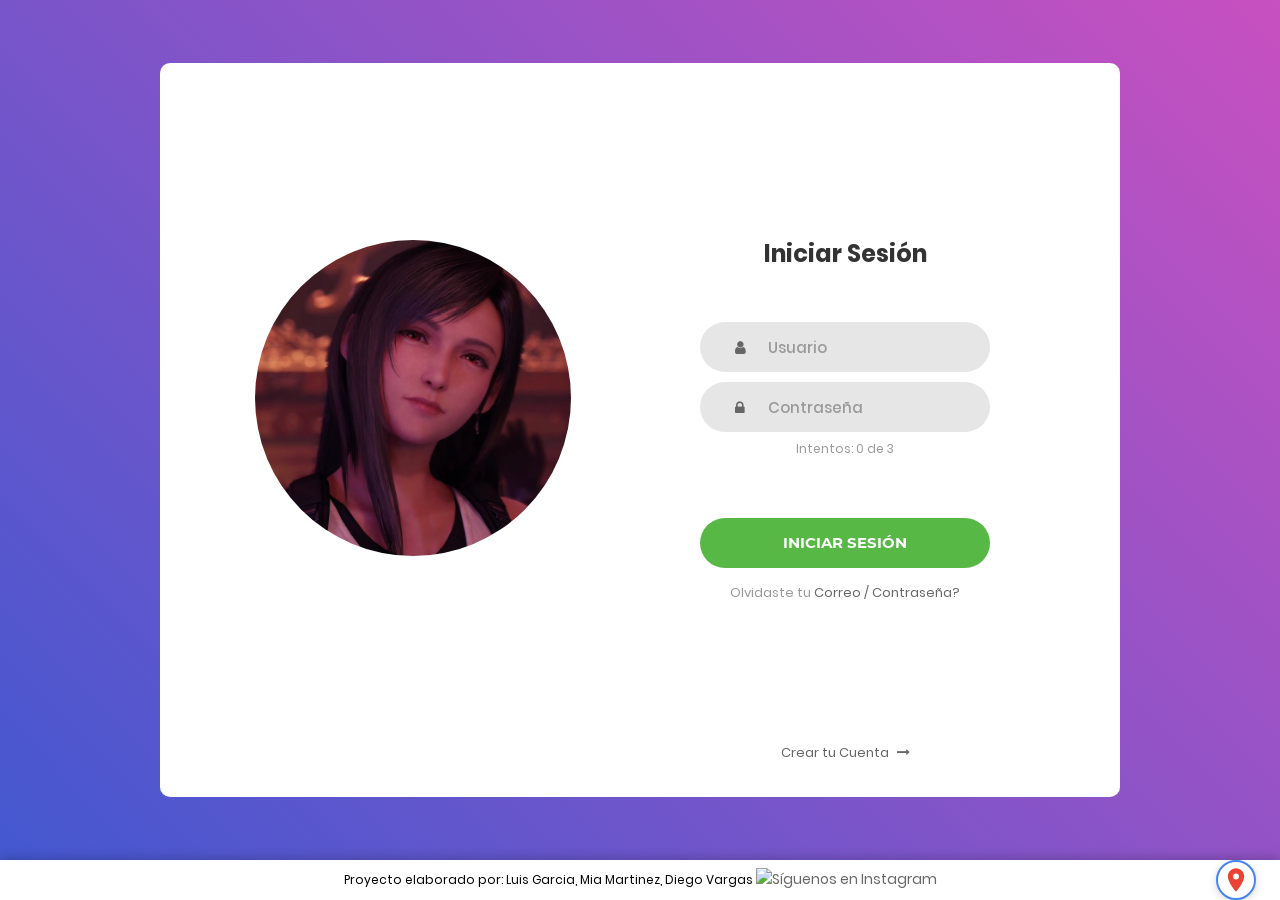
==== index.html @ 7b4193e9 "Cambios -login cambios" ====
<!DOCTYPE html>
<html lang="en">
<head>
	<title>Login</title>
	<meta charset="UTF-8">
	<meta name="viewport" content="width=device-width, initial-scale=1">
	<link rel="icon" type="image/png" href="images/icons/favicon.ico"/>
	<link rel="stylesheet" type="text/css" href="vendor/bootstrap/css/bootstrap.min.css">
	<link rel="stylesheet" type="text/css" href="fonts/font-awesome-4.7.0/css/font-awesome.min.css">
	<link rel="stylesheet" type="text/css" href="vendor/animate/animate.css">
	<link rel="stylesheet" type="text/css" href="vendor/css-hamburgers/hamburgers.min.css">
	<link rel="stylesheet" type="text/css" href="vendor/select2/select2.min.css">
	<link rel="stylesheet" type="text/css" href="css/util.css">
	<link rel="stylesheet" type="text/css" href="css/main.css">
	<script src="https://www.google.com/recaptcha/api.js" async defer></script>

</head>
<body>
	
	<div class="limiter">
		<div class="container-login100">
			<div class="wrap-login100">
				<div class="login100-pic js-tilt" data-tilt>
					<img src="images/Tifa.jpg" alt="IMG">
				</div>

				<form class="login100-form validate-form">
					<span class="login100-form-title">
						Iniciar Sesión
					</span>

					<div class="wrap-input100 validate-input" data-validate = "Usuario es requerido">
						<input class="input100" type="text" name="usuario" id="inputUsuario" placeholder="Usuario"
						disabled>
						<span class="focus-input100"></span>
						<span class="symbol-input100">
							<i class="fa fa-user" aria-hidden="true"></i>
						</span>
					</div>

					<div class="wrap-input100 validate-input" data-validate = "Contraseña es requerida">
						<input class="input100" type="password" name="contraseña" id="inputContrasena" placeholder="Contraseña"
						disabled>
						<span class="focus-input100"></span>
						<span class="symbol-input100">
							<i class="fa fa-lock" aria-hidden="true"></i>
						</span>
					</div>

					<div id="contadorIntentos" class="login-attempts" aria-live="polite">
						Intentos: 0 de 3
					</div>
					
					<!--Captcha-->
					<div class="text-center p-t-20 p-b-20">
						<div class="g-recaptcha" data-sitekey="6Ld3RaMtAAAAADLZz-tkFy3PLluQ2Q9ANcOoCiR1"
							data-callback="onCaptchaSuccess" data-expired-callback="onCaptchaExpired">
						</div>
					</div>

					<div class="container-login100-form-btn">
						<button id="btnLogin" class="login100-form-btn" type="button" disabled>
							Iniciar Sesión
						</button>
					</div>

					<div class="text-center p-t-12">
						<span class="txt1">
							Olvidaste tu
						</span>
						<a class="txt2" href="#">
							Correo / Contraseña?
						</a>
					</div>

					<div class="text-center p-t-136">
						<a class="txt2" href="registro.html">
							Crear tu Cuenta
							<i class="fa fa-long-arrow-right m-l-5" aria-hidden="true"></i>
						</a>
					</div>
				</form>
			</div>
		</div>
	</div>

	<footer class="project-footer">
        Proyecto elaborado por: Luis Garcia, Mia Martinez, Diego Vargas
        <a href="https://www.instagram.com" target="_blank" rel="noopener noreferrer" class="instagram-btn">
		<img src="images/Instagram-Logo.png" alt="Síguenos en Instagram">
      </a>
		<a class="map-icon" href="https://www.google.com/maps/search/?api=1&query=AIEP%20Rancagua" target="_blank" rel="noopener noreferrer" title="Ver ubicación en Google Maps" aria-label="Ver ubicación en Google Maps">
			<svg viewBox="0 0 24 24" fill="#EA4335" aria-hidden="true">
				<path d="M12 2C8.13 2 5 5.13 5 9c0 5.25 7 13 7 13s7-7.75 7-13c0-3.87-3.13-7-7-7zm0 9.5A2.5 2.5 0 1 1 12 6.5a2.5 2.5 0 0 1 0 5z"/>
			</svg>
		</a>
    </footer>
	
	<script src="vendor/jquery/jquery-3.2.1.min.js"></script>
	<script src="vendor/bootstrap/js/popper.js"></script>
	<script src="vendor/bootstrap/js/bootstrap.min.js"></script>
	<script src="vendor/select2/select2.min.js"></script>
	<script src="vendor/tilt/tilt.jquery.min.js"></script>
	<script >
		$('.js-tilt').tilt({
			scale: 1.1
		})
	</script>
	<script src="js/main.js"></script>

</body>
</html>
---- vendor/css-hamburgers/hamburgers.min.css ----
/*!
 * Hamburgers
 * @description Tasty CSS-animated hamburgers
 * @author Jonathan Suh @jonsuh
 * @site https://jonsuh.com/hamburgers
 * @link https://github.com/jonsuh/hamburgers
 */.hamburger{font:inherit;display:inline-block;overflow:visible;margin:0;padding:15px;cursor:pointer;transition-timing-function:linear;transition-duration:.15s;transition-property:opacity,filter;text-transform:none;color:inherit;border:0;background-color:transparent}.hamburger:hover{opacity:.7}.hamburger-box{position:relative;display:inline-block;width:40px;height:24px}.hamburger-inner{top:50%;display:block;margin-top:-2px}.hamburger-inner,.hamburger-inner:after,.hamburger-inner:before{position:absolute;width:40px;height:4px;transition-timing-function:ease;transition-duration:.15s;transition-property:transform;border-radius:4px;background-color:#000}.hamburger-inner:after,.hamburger-inner:before{display:block;content:''}.hamburger-inner:before{top:-10px}.hamburger-inner:after{bottom:-10px}.hamburger--3dx .hamburger-box{perspective:80px}.hamburger--3dx .hamburger-inner{transition:transform .2s cubic-bezier(.645,.045,.355,1),background-color 0s cubic-bezier(.645,.045,.355,1) .1s}.hamburger--3dx .hamburger-inner:after,.hamburger--3dx .hamburger-inner:before{transition:transform 0s cubic-bezier(.645,.045,.355,1) .1s}.hamburger--3dx.is-active .hamburger-inner{transform:rotateY(180deg);background-color:transparent}.hamburger--3dx.is-active .hamburger-inner:before{transform:translate3d(0,10px,0) rotate(45deg)}.hamburger--3dx.is-active .hamburger-inner:after{transform:translate3d(0,-10px,0) rotate(-45deg)}.hamburger--3dx-r .hamburger-box{perspective:80px}.hamburger--3dx-r .hamburger-inner{transition:transform .2s cubic-bezier(.645,.045,.355,1),background-color 0s cubic-bezier(.645,.045,.355,1) .1s}.hamburger--3dx-r .hamburger-inner:after,.hamburger--3dx-r .hamburger-inner:before{transition:transform 0s cubic-bezier(.645,.045,.355,1) .1s}.hamburger--3dx-r.is-active .hamburger-inner{transform:rotateY(-180deg);background-color:transparent}.hamburger--3dx-r.is-active .hamburger-inner:before{transform:translate3d(0,10px,0) rotate(45deg)}.hamburger--3dx-r.is-active .hamburger-inner:after{transform:translate3d(0,-10px,0) rotate(-45deg)}.hamburger--3dy .hamburger-box{perspective:80px}.hamburger--3dy .hamburger-inner{transition:transform .2s cubic-bezier(.645,.045,.355,1),background-color 0s cubic-bezier(.645,.045,.355,1) .1s}.hamburger--3dy .hamburger-inner:after,.hamburger--3dy .hamburger-inner:before{transition:transform 0s cubic-bezier(.645,.045,.355,1) .1s}.hamburger--3dy.is-active .hamburger-inner{transform:rotateX(-180deg);background-color:transparent}.hamburger--3dy.is-active .hamburger-inner:before{transform:translate3d(0,10px,0) rotate(45deg)}.hamburger--3dy.is-active .hamburger-inner:after{transform:translate3d(0,-10px,0) rotate(-45deg)}.hamburger--3dy-r .hamburger-box{perspective:80px}.hamburger--3dy-r .hamburger-inner{transition:transform .2s cubic-bezier(.645,.045,.355,1),background-color 0s cubic-bezier(.645,.045,.355,1) .1s}.hamburger--3dy-r .hamburger-inner:after,.hamburger--3dy-r .hamburger-inner:before{transition:transform 0s cubic-bezier(.645,.045,.355,1) .1s}.hamburger--3dy-r.is-active .hamburger-inner{transform:rotateX(180deg);background-color:transparent}.hamburger--3dy-r.is-active .hamburger-inner:before{transform:translate3d(0,10px,0) rotate(45deg)}.hamburger--3dy-r.is-active .hamburger-inner:after{transform:translate3d(0,-10px,0) rotate(-45deg)}.hamburger--arrow.is-active .hamburger-inner:before{transform:translate3d(-8px,0,0) rotate(-45deg) scaleX(.7)}.hamburger--arrow.is-active .hamburger-inner:after{transform:translate3d(-8px,0,0) rotate(45deg) scaleX(.7)}.hamburger--arrow-r.is-active .hamburger-inner:before{transform:translate3d(8px,0,0) rotate(45deg) scaleX(.7)}.hamburger--arrow-r.is-active .hamburger-inner:after{transform:translate3d(8px,0,0) rotate(-45deg) scaleX(.7)}.hamburger--arrowalt .hamburger-inner:before{transition:top .1s ease .15s,transform .15s cubic-bezier(.165,.84,.44,1)}.hamburger--arrowalt .hamburger-inner:after{transition:bottom .1s ease .15s,transform .15s cubic-bezier(.165,.84,.44,1)}.hamburger--arrowalt.is-active .hamburger-inner:before{top:0;transition:top .1s ease,transform .15s cubic-bezier(.895,.03,.685,.22) .1s;transform:translate3d(-8px,-10px,0) rotate(-45deg) scaleX(.7)}.hamburger--arrowalt.is-active .hamburger-inner:after{bottom:0;transition:bottom .1s ease,transform .15s cubic-bezier(.895,.03,.685,.22) .1s;transform:translate3d(-8px,10px,0) rotate(45deg) scaleX(.7)}.hamburger--arrowalt-r .hamburger-inner:before{transition:top .1s ease .15s,transform .15s cubic-bezier(.165,.84,.44,1)}.hamburger--arrowalt-r .hamburger-inner:after{transition:bottom .1s ease .15s,transform .15s cubic-bezier(.165,.84,.44,1)}.hamburger--arrowalt-r.is-active .hamburger-inner:before{top:0;transition:top .1s ease,transform .15s cubic-bezier(.895,.03,.685,.22) .1s;transform:translate3d(8px,-10px,0) rotate(45deg) scaleX(.7)}.hamburger--arrowalt-r.is-active .hamburger-inner:after{bottom:0;transition:bottom .1s ease,transform .15s cubic-bezier(.895,.03,.685,.22) .1s;transform:translate3d(8px,10px,0) rotate(-45deg) scaleX(.7)}.hamburger--boring .hamburger-inner,.hamburger--boring .hamburger-inner:after,.hamburger--boring .hamburger-inner:before{transition-property:none}.hamburger--boring.is-active .hamburger-inner{transform:rotate(45deg)}.hamburger--boring.is-active .hamburger-inner:before{top:0;opacity:0}.hamburger--boring.is-active .hamburger-inner:after{bottom:0;transform:rotate(-90deg)}.hamburger--collapse .hamburger-inner{top:auto;bottom:0;transition-delay:.15s;transition-timing-function:cubic-bezier(.55,.055,.675,.19);transition-duration:.15s}.hamburger--collapse .hamburger-inner:after{top:-20px;transition:top .3s cubic-bezier(.33333,.66667,.66667,1) .3s,opacity .1s linear}.hamburger--collapse .hamburger-inner:before{transition:top .12s cubic-bezier(.33333,.66667,.66667,1) .3s,transform .15s cubic-bezier(.55,.055,.675,.19)}.hamburger--collapse.is-active .hamburger-inner{transition-delay:.32s;transition-timing-function:cubic-bezier(.215,.61,.355,1);transform:translate3d(0,-10px,0) rotate(-45deg)}.hamburger--collapse.is-active .hamburger-inner:after{top:0;transition:top .3s cubic-bezier(.33333,0,.66667,.33333),opacity .1s linear .27s;opacity:0}.hamburger--collapse.is-active .hamburger-inner:before{top:0;transition:top .12s cubic-bezier(.33333,0,.66667,.33333) .18s,transform .15s cubic-bezier(.215,.61,.355,1) .42s;transform:rotate(-90deg)}.hamburger--collapse-r .hamburger-inner{top:auto;bottom:0;transition-delay:.15s;transition-timing-function:cubic-bezier(.55,.055,.675,.19);transition-duration:.15s}.hamburger--collapse-r .hamburger-inner:after{top:-20px;transition:top .3s cubic-bezier(.33333,.66667,.66667,1) .3s,opacity .1s linear}.hamburger--collapse-r .hamburger-inner:before{transition:top .12s cubic-bezier(.33333,.66667,.66667,1) .3s,transform .15s cubic-bezier(.55,.055,.675,.19)}.hamburger--collapse-r.is-active .hamburger-inner{transition-delay:.32s;transition-timing-function:cubic-bezier(.215,.61,.355,1);transform:translate3d(0,-10px,0) rotate(45deg)}.hamburger--collapse-r.is-active .hamburger-inner:after{top:0;transition:top .3s cubic-bezier(.33333,0,.66667,.33333),opacity .1s linear .27s;opacity:0}.hamburger--collapse-r.is-active .hamburger-inner:before{top:0;transition:top .12s cubic-bezier(.33333,0,.66667,.33333) .18s,transform .15s cubic-bezier(.215,.61,.355,1) .42s;transform:rotate(90deg)}.hamburger--elastic .hamburger-inner{top:2px;transition-timing-function:cubic-bezier(.68,-.55,.265,1.55);transition-duration:.4s}.hamburger--elastic .hamburger-inner:before{top:10px;transition:opacity .15s ease .4s}.hamburger--elastic .hamburger-inner:after{top:20px;transition:transform .4s cubic-bezier(.68,-.55,.265,1.55)}.hamburger--elastic.is-active .hamburger-inner{transition-delay:.1s;transform:translate3d(0,10px,0) rotate(135deg)}.hamburger--elastic.is-active .hamburger-inner:before{transition-delay:0s;opacity:0}.hamburger--elastic.is-active .hamburger-inner:after{transition-delay:.1s;transform:translate3d(0,-20px,0) rotate(-270deg)}.hamburger--elastic-r .hamburger-inner{top:2px;transition-timing-function:cubic-bezier(.68,-.55,.265,1.55);transition-duration:.4s}.hamburger--elastic-r .hamburger-inner:before{top:10px;transition:opacity .15s ease .4s}.hamburger--elastic-r .hamburger-inner:after{top:20px;transition:transform .4s cubic-bezier(.68,-.55,.265,1.55)}.hamburger--elastic-r.is-active .hamburger-inner{transition-delay:.1s;transform:translate3d(0,10px,0) rotate(-135deg)}.hamburger--elastic-r.is-active .hamburger-inner:before{transition-delay:0s;opacity:0}.hamburger--elastic-r.is-active .hamburger-inner:after{transition-delay:.1s;transform:translate3d(0,-20px,0) rotate(270deg)}.hamburger--emphatic{overflow:hidden}.hamburger--emphatic .hamburger-inner{transition:background-color .2s ease-in .25s}.hamburger--emphatic .hamburger-inner:before{left:0;transition:transform .2s cubic-bezier(.6,.04,.98,.335),top .05s linear .2s,left .2s ease-in .25s}.hamburger--emphatic .hamburger-inner:after{top:10px;right:0;transition:transform .2s cubic-bezier(.6,.04,.98,.335),top .05s linear .2s,right .2s ease-in .25s}.hamburger--emphatic.is-active .hamburger-inner{transition-delay:0s;transition-timing-function:ease-out;background-color:transparent}.hamburger--emphatic.is-active .hamburger-inner:before{top:-80px;left:-80px;transition:left .2s ease-out,top .05s linear .2s,transform .2s cubic-bezier(.075,.82,.165,1) .25s;transform:translate3d(80px,80px,0) rotate(45deg)}.hamburger--emphatic.is-active .hamburger-inner:after{top:-80px;right:-80px;transition:right .2s ease-out,top .05s linear .2s,transform .2s cubic-bezier(.075,.82,.165,1) .25s;transform:translate3d(-80px,80px,0) rotate(-45deg)}.hamburger--emphatic-r{overflow:hidden}.hamburger--emphatic-r .hamburger-inner{transition:background-color .2s ease-in .25s}.hamburger--emphatic-r .hamburger-inner:before{left:0;transition:transform .2s cubic-bezier(.6,.04,.98,.335),top .05s linear .2s,left .2s ease-in .25s}.hamburger--emphatic-r .hamburger-inner:after{top:10px;right:0;transition:transform .2s cubic-bezier(.6,.04,.98,.335),top .05s linear .2s,right .2s ease-in .25s}.hamburger--emphatic-r.is-active .hamburger-inner{transition-delay:0s;transition-timing-function:ease-out;background-color:transparent}.hamburger--emphatic-r.is-active .hamburger-inner:before{top:80px;left:-80px;transition:left .2s ease-out,top .05s linear .2s,transform .2s cubic-bezier(.075,.82,.165,1) .25s;transform:translate3d(80px,-80px,0) rotate(-45deg)}.hamburger--emphatic-r.is-active .hamburger-inner:after{top:80px;right:-80px;transition:right .2s ease-out,top .05s linear .2s,transform .2s cubic-bezier(.075,.82,.165,1) .25s;transform:translate3d(-80px,-80px,0) rotate(45deg)}.hamburger--slider .hamburger-inner{top:2px}.hamburger--slider .hamburger-inner:before{top:10px;transition-timing-function:ease;transition-duration:.2s;transition-property:transform,opacity}.hamburger--slider .hamburger-inner:after{top:20px}.hamburger--slider.is-active .hamburger-inner{transform:translate3d(0,10px,0) rotate(45deg)}.hamburger--slider.is-active .hamburger-inner:before{transform:rotate(-45deg) translate3d(-5.71429px,-6px,0);opacity:0}.hamburger--slider.is-active .hamburger-inner:after{transform:translate3d(0,-20px,0) rotate(-90deg)}.hamburger--slider-r .hamburger-inner{top:2px}.hamburger--slider-r .hamburger-inner:before{top:10px;transition-timing-function:ease;transition-duration:.2s;transition-property:transform,opacity}.hamburger--slider-r .hamburger-inner:after{top:20px}.hamburger--slider-r.is-active .hamburger-inner{transform:translate3d(0,10px,0) rotate(-45deg)}.hamburger--slider-r.is-active .hamburger-inner:before{transform:rotate(45deg) translate3d(5.71429px,-6px,0);opacity:0}.hamburger--slider-r.is-active .hamburger-inner:after{transform:translate3d(0,-20px,0) rotate(90deg)}.hamburger--spring .hamburger-inner{top:2px;transition:background-color 0s linear .15s}.hamburger--spring .hamburger-inner:before{top:10px;transition:top .12s cubic-bezier(.33333,.66667,.66667,1) .3s,transform .15s cubic-bezier(.55,.055,.675,.19)}.hamburger--spring .hamburger-inner:after{top:20px;transition:top .3s cubic-bezier(.33333,.66667,.66667,1) .3s,transform .15s cubic-bezier(.55,.055,.675,.19)}.hamburger--spring.is-active .hamburger-inner{transition-delay:.32s;background-color:transparent}.hamburger--spring.is-active .hamburger-inner:before{top:0;transition:top .12s cubic-bezier(.33333,0,.66667,.33333) .18s,transform .15s cubic-bezier(.215,.61,.355,1) .32s;transform:translate3d(0,10px,0) rotate(45deg)}.hamburger--spring.is-active .hamburger-inner:after{top:0;transition:top .3s cubic-bezier(.33333,0,.66667,.33333),transform .15s cubic-bezier(.215,.61,.355,1) .32s;transform:translate3d(0,10px,0) rotate(-45deg)}.hamburger--spring-r .hamburger-inner{top:auto;bottom:0;transition-delay:0s;transition-timing-function:cubic-bezier(.55,.055,.675,.19);transition-duration:.15s}.hamburger--spring-r .hamburger-inner:after{top:-20px;transition:top .3s cubic-bezier(.33333,.66667,.66667,1) .3s,opacity 0s linear}.hamburger--spring-r .hamburger-inner:before{transition:top .12s cubic-bezier(.33333,.66667,.66667,1) .3s,transform .15s cubic-bezier(.55,.055,.675,.19)}.hamburger--spring-r.is-active .hamburger-inner{transition-delay:.32s;transition-timing-function:cubic-bezier(.215,.61,.355,1);transform:translate3d(0,-10px,0) rotate(-45deg)}.hamburger--spring-r.is-active .hamburger-inner:after{top:0;transition:top .3s cubic-bezier(.33333,0,.66667,.33333),opacity 0s linear .32s;opacity:0}.hamburger--spring-r.is-active .hamburger-inner:before{top:0;transition:top .12s cubic-bezier(.33333,0,.66667,.33333) .18s,transform .15s cubic-bezier(.215,.61,.355,1) .32s;transform:rotate(90deg)}.hamburger--stand .hamburger-inner{transition:transform .1s cubic-bezier(.55,.055,.675,.19) .22s,background-color 0s linear .1s}.hamburger--stand .hamburger-inner:before{transition:top .1s ease-in .1s,transform .1s cubic-bezier(.55,.055,.675,.19) 0s}.hamburger--stand .hamburger-inner:after{transition:bottom .1s ease-in .1s,transform .1s cubic-bezier(.55,.055,.675,.19) 0s}.hamburger--stand.is-active .hamburger-inner{transition:transform .1s cubic-bezier(.215,.61,.355,1) 0s,background-color 0s linear .22s;transform:rotate(90deg);background-color:transparent}.hamburger--stand.is-active .hamburger-inner:before{top:0;transition:top .1s ease-out .12s,transform .1s cubic-bezier(.215,.61,.355,1) .22s;transform:rotate(-45deg)}.hamburger--stand.is-active .hamburger-inner:after{bottom:0;transition:bottom .1s ease-out .12s,transform .1s cubic-bezier(.215,.61,.355,1) .22s;transform:rotate(45deg)}.hamburger--stand-r .hamburger-inner{transition:transform .1s cubic-bezier(.55,.055,.675,.19) .22s,background-color 0s linear .1s}.hamburger--stand-r .hamburger-inner:before{transition:top .1s ease-in .1s,transform .1s cubic-bezier(.55,.055,.675,.19) 0s}.hamburger--stand-r .hamburger-inner:after{transition:bottom .1s ease-in .1s,transform .1s cubic-bezier(.55,.055,.675,.19) 0s}.hamburger--stand-r.is-active .hamburger-inner{transition:transform .1s cubic-bezier(.215,.61,.355,1) 0s,background-color 0s linear .22s;transform:rotate(-90deg);background-color:transparent}.hamburger--stand-r.is-active .hamburger-inner:before{top:0;transition:top .1s ease-out .12s,transform .1s cubic-bezier(.215,.61,.355,1) .22s;transform:rotate(-45deg)}.hamburger--stand-r.is-active .hamburger-inner:after{bottom:0;transition:bottom .1s ease-out .12s,transform .1s cubic-bezier(.215,.61,.355,1) .22s;transform:rotate(45deg)}.hamburger--spin .hamburger-inner{transition-timing-function:cubic-bezier(.55,.055,.675,.19);transition-duration:.3s}.hamburger--spin .hamburger-inner:before{transition:top .1s ease-in .34s,opacity .1s ease-in}.hamburger--spin .hamburger-inner:after{transition:bottom .1s ease-in .34s,transform .3s cubic-bezier(.55,.055,.675,.19)}.hamburger--spin.is-active .hamburger-inner{transition-delay:.14s;transition-timing-function:cubic-bezier(.215,.61,.355,1);transform:rotate(225deg)}.hamburger--spin.is-active .hamburger-inner:before{top:0;transition:top .1s ease-out,opacity .1s ease-out .14s;opacity:0}.hamburger--spin.is-active .hamburger-inner:after{bottom:0;transition:bottom .1s ease-out,transform .3s cubic-bezier(.215,.61,.355,1) .14s;transform:rotate(-90deg)}.hamburger--spin-r .hamburger-inner{transition-timing-function:cubic-bezier(.55,.055,.675,.19);transition-duration:.3s}.hamburger--spin-r .hamburger-inner:before{transition:top .1s ease-in .34s,opacity .1s ease-in}.hamburger--spin-r .hamburger-inner:after{transition:bottom .1s ease-in .34s,transform .3s cubic-bezier(.55,.055,.675,.19)}.hamburger--spin-r.is-active .hamburger-inner{transition-delay:.14s;transition-timing-function:cubic-bezier(.215,.61,.355,1);transform:rotate(-225deg)}.hamburger--spin-r.is-active .hamburger-inner:before{top:0;transition:top .1s ease-out,opacity .1s ease-out .14s;opacity:0}.hamburger--spin-r.is-active .hamburger-inner:after{bottom:0;transition:bottom .1s ease-out,transform .3s cubic-bezier(.215,.61,.355,1) .14s;transform:rotate(90deg)}.hamburger--squeeze .hamburger-inner{transition-timing-function:cubic-bezier(.55,.055,.675,.19);transition-duration:.1s}.hamburger--squeeze .hamburger-inner:before{transition:top .1s ease .14s,opacity .1s ease}.hamburger--squeeze .hamburger-inner:after{transition:bottom .1s ease .14s,transform .1s cubic-bezier(.55,.055,.675,.19)}.hamburger--squeeze.is-active .hamburger-inner{transition-delay:.14s;transition-timing-function:cubic-bezier(.215,.61,.355,1);transform:rotate(45deg)}.hamburger--squeeze.is-active .hamburger-inner:before{top:0;transition:top .1s ease,opacity .1s ease .14s;opacity:0}.hamburger--squeeze.is-active .hamburger-inner:after{bottom:0;transition:bottom .1s ease,transform .1s cubic-bezier(.215,.61,.355,1) .14s;transform:rotate(-90deg)}.hamburger--vortex .hamburger-inner{transition-timing-function:cubic-bezier(.19,1,.22,1);transition-duration:.3s}.hamburger--vortex .hamburger-inner:after,.hamburger--vortex .hamburger-inner:before{transition-delay:.1s;transition-timing-function:linear;transition-duration:0s}.hamburger--vortex .hamburger-inner:before{transition-property:top,opacity}.hamburger--vortex .hamburger-inner:after{transition-property:bottom,transform}.hamburger--vortex.is-active .hamburger-inner{transition-timing-function:cubic-bezier(.19,1,.22,1);transform:rotate(765deg)}.hamburger--vortex.is-active .hamburger-inner:after,.hamburger--vortex.is-active .hamburger-inner:before{transition-delay:0s}.hamburger--vortex.is-active .hamburger-inner:before{top:0;opacity:0}.hamburger--vortex.is-active .hamburger-inner:after{bottom:0;transform:rotate(90deg)}.hamburger--vortex-r .hamburger-inner{transition-timing-function:cubic-bezier(.19,1,.22,1);transition-duration:.3s}.hamburger--vortex-r .hamburger-inner:after,.hamburger--vortex-r .hamburger-inner:before{transition-delay:.1s;transition-timing-function:linear;transition-duration:0s}.hamburger--vortex-r .hamburger-inner:before{transition-property:top,opacity}.hamburger--vortex-r .hamburger-inner:after{transition-property:bottom,transform}.hamburger--vortex-r.is-active .hamburger-inner{transition-timing-function:cubic-bezier(.19,1,.22,1);transform:rotate(-765deg)}.hamburger--vortex-r.is-active .hamburger-inner:after,.hamburger--vortex-r.is-active .hamburger-inner:before{transition-delay:0s}.hamburger--vortex-r.is-active .hamburger-inner:before{top:0;opacity:0}.hamburger--vortex-r.is-active .hamburger-inner:after{bottom:0;transform:rotate(-90deg)}
---- css/util.css ----
/*[ FONT SIZE ]
///////////////////////////////////////////////////////////
*/
.fs-1 {font-size: 1px;}
.fs-2 {font-size: 2px;}
.fs-3 {font-size: 3px;}
.fs-4 {font-size: 4px;}
.fs-5 {font-size: 5px;}
.fs-6 {font-size: 6px;}
.fs-7 {font-size: 7px;}
.fs-8 {font-size: 8px;}
.fs-9 {font-size: 9px;}
.fs-10 {font-size: 10px;}
.fs-11 {font-size: 11px;}
.fs-12 {font-size: 12px;}
.fs-13 {font-size: 13px;}
.fs-14 {font-size: 14px;}
.fs-15 {font-size: 15px;}
.fs-16 {font-size: 16px;}
.fs-17 {font-size: 17px;}
.fs-18 {font-size: 18px;}
.fs-19 {font-size: 19px;}
.fs-20 {font-size: 20px;}
.fs-21 {font-size: 21px;}
.fs-22 {font-size: 22px;}
.fs-23 {font-size: 23px;}
.fs-24 {font-size: 24px;}
.fs-25 {font-size: 25px;}
.fs-26 {font-size: 26px;}
.fs-27 {font-size: 27px;}
.fs-28 {font-size: 28px;}
.fs-29 {font-size: 29px;}
.fs-30 {font-size: 30px;}
.fs-31 {font-size: 31px;}
.fs-32 {font-size: 32px;}
.fs-33 {font-size: 33px;}
.fs-34 {font-size: 34px;}
.fs-35 {font-size: 35px;}
.fs-36 {font-size: 36px;}
.fs-37 {font-size: 37px;}
.fs-38 {font-size: 38px;}
.fs-39 {font-size: 39px;}
.fs-40 {font-size: 40px;}
.fs-41 {font-size: 41px;}
.fs-42 {font-size: 42px;}
.fs-43 {font-size: 43px;}
.fs-44 {font-size: 44px;}
.fs-45 {font-size: 45px;}
.fs-46 {font-size: 46px;}
.fs-47 {font-size: 47px;}
.fs-48 {font-size: 48px;}
.fs-49 {font-size: 49px;}
.fs-50 {font-size: 50px;}
.fs-51 {font-size: 51px;}
.fs-52 {font-size: 52px;}
.fs-53 {font-size: 53px;}
.fs-54 {font-size: 54px;}
.fs-55 {font-size: 55px;}
.fs-56 {font-size: 56px;}
.fs-57 {font-size: 57px;}
.fs-58 {font-size: 58px;}
.fs-59 {font-size: 59px;}
.fs-60 {font-size: 60px;}
.fs-61 {font-size: 61px;}
.fs-62 {font-size: 62px;}
.fs-63 {font-size: 63px;}
.fs-64 {font-size: 64px;}
.fs-65 {font-size: 65px;}
.fs-66 {font-size: 66px;}
.fs-67 {font-size: 67px;}
.fs-68 {font-size: 68px;}
.fs-69 {font-size: 69px;}
.fs-70 {font-size: 70px;}
.fs-71 {font-size: 71px;}
.fs-72 {font-size: 72px;}
.fs-73 {font-size: 73px;}
.fs-74 {font-size: 74px;}
.fs-75 {font-size: 75px;}
.fs-76 {font-size: 76px;}
.fs-77 {font-size: 77px;}
.fs-78 {font-size: 78px;}
.fs-79 {font-size: 79px;}
.fs-80 {font-size: 80px;}
.fs-81 {font-size: 81px;}
.fs-82 {font-size: 82px;}
.fs-83 {font-size: 83px;}
.fs-84 {font-size: 84px;}
.fs-85 {font-size: 85px;}
.fs-86 {font-size: 86px;}
.fs-87 {font-size: 87px;}
.fs-88 {font-size: 88px;}
.fs-89 {font-size: 89px;}
.fs-90 {font-size: 90px;}
.fs-91 {font-size: 91px;}
.fs-92 {font-size: 92px;}
.fs-93 {font-size: 93px;}
.fs-94 {font-size: 94px;}
.fs-95 {font-size: 95px;}
.fs-96 {font-size: 96px;}
.fs-97 {font-size: 97px;}
.fs-98 {font-size: 98px;}
.fs-99 {font-size: 99px;}
.fs-100 {font-size: 100px;}
.fs-101 {font-size: 101px;}
.fs-102 {font-size: 102px;}
.fs-103 {font-size: 103px;}
.fs-104 {font-size: 104px;}
.fs-105 {font-size: 105px;}
.fs-106 {font-size: 106px;}
.fs-107 {font-size: 107px;}
.fs-108 {font-size: 108px;}
.fs-109 {font-size: 109px;}
.fs-110 {font-size: 110px;}
.fs-111 {font-size: 111px;}
.fs-112 {font-size: 112px;}
.fs-113 {font-size: 113px;}
.fs-114 {font-size: 114px;}
.fs-115 {font-size: 115px;}
.fs-116 {font-size: 116px;}
.fs-117 {font-size: 117px;}
.fs-118 {font-size: 118px;}
.fs-119 {font-size: 119px;}
.fs-120 {font-size: 120px;}
.fs-121 {font-size: 121px;}
.fs-122 {font-size: 122px;}
.fs-123 {font-size: 123px;}
.fs-124 {font-size: 124px;}
.fs-125 {font-size: 125px;}
.fs-126 {font-size: 126px;}
.fs-127 {font-size: 127px;}
.fs-128 {font-size: 128px;}
.fs-129 {font-size: 129px;}
.fs-130 {font-size: 130px;}
.fs-131 {font-size: 131px;}
.fs-132 {font-size: 132px;}
.fs-133 {font-size: 133px;}
.fs-134 {font-size: 134px;}
.fs-135 {font-size: 135px;}
.fs-136 {font-size: 136px;}
.fs-137 {font-size: 137px;}
.fs-138 {font-size: 138px;}
.fs-139 {font-size: 139px;}
.fs-140 {font-size: 140px;}
.fs-141 {font-size: 141px;}
.fs-142 {font-size: 142px;}
.fs-143 {font-size: 143px;}
.fs-144 {font-size: 144px;}
.fs-145 {font-size: 145px;}
.fs-146 {font-size: 146px;}
.fs-147 {font-size: 147px;}
.fs-148 {font-size: 148px;}
.fs-149 {font-size: 149px;}
.fs-150 {font-size: 150px;}
.fs-151 {font-size: 151px;}
.fs-152 {font-size: 152px;}
.fs-153 {font-size: 153px;}
.fs-154 {font-size: 154px;}
.fs-155 {font-size: 155px;}
.fs-156 {font-size: 156px;}
.fs-157 {font-size: 157px;}
.fs-158 {font-size: 158px;}
.fs-159 {font-size: 159px;}
.fs-160 {font-size: 160px;}
.fs-161 {font-size: 161px;}
.fs-162 {font-size: 162px;}
.fs-163 {font-size: 163px;}
.fs-164 {font-size: 164px;}
.fs-165 {font-size: 165px;}
.fs-166 {font-size: 166px;}
.fs-167 {font-size: 167px;}
.fs-168 {font-size: 168px;}
.fs-169 {font-size: 169px;}
.fs-170 {font-size: 170px;}
.fs-171 {font-size: 171px;}
.fs-172 {font-size: 172px;}
.fs-173 {font-size: 173px;}
.fs-174 {font-size: 174px;}
.fs-175 {font-size: 175px;}
.fs-176 {font-size: 176px;}
.fs-177 {font-size: 177px;}
.fs-178 {font-size: 178px;}
.fs-179 {font-size: 179px;}
.fs-180 {font-size: 180px;}
.fs-181 {font-size: 181px;}
.fs-182 {font-size: 182px;}
.fs-183 {font-size: 183px;}
.fs-184 {font-size: 184px;}
.fs-185 {font-size: 185px;}
.fs-186 {font-size: 186px;}
.fs-187 {font-size: 187px;}
.fs-188 {font-size: 188px;}
.fs-189 {font-size: 189px;}
.fs-190 {font-size: 190px;}
.fs-191 {font-size: 191px;}
.fs-192 {font-size: 192px;}
.fs-193 {font-size: 193px;}
.fs-194 {font-size: 194px;}
.fs-195 {font-size: 195px;}
.fs-196 {font-size: 196px;}
.fs-197 {font-size: 197px;}
.fs-198 {font-size: 198px;}
.fs-199 {font-size: 199px;}
.fs-200 {font-size: 200px;}

/*[ PADDING ]
///////////////////////////////////////////////////////////
*/
.p-t-0 {padding-top: 0px;}
.p-t-1 {padding-top: 1px;}
.p-t-2 {padding-top: 2px;}
.p-t-3 {padding-top: 3px;}
.p-t-4 {padding-top: 4px;}
.p-t-5 {padding-top: 5px;}
.p-t-6 {padding-top: 6px;}
.p-t-7 {padding-top: 7px;}
.p-t-8 {padding-top: 8px;}
.p-t-9 {padding-top: 9px;}
.p-t-10 {padding-top: 10px;}
.p-t-11 {padding-top: 11px;}
.p-t-12 {padding-top: 12px;}
.p-t-13 {padding-top: 13px;}
.p-t-14 {padding-top: 14px;}
.p-t-15 {padding-top: 15px;}
.p-t-16 {padding-top: 16px;}
.p-t-17 {padding-top: 17px;}
.p-t-18 {padding-top: 18px;}
.p-t-19 {padding-top: 19px;}
.p-t-20 {padding-top: 20px;}
.p-t-21 {padding-top: 21px;}
.p-t-22 {padding-top: 22px;}
.p-t-23 {padding-top: 23px;}
.p-t-24 {padding-top: 24px;}
.p-t-25 {padding-top: 25px;}
.p-t-26 {padding-top: 26px;}
.p-t-27 {padding-top: 27px;}
.p-t-28 {padding-top: 28px;}
.p-t-29 {padding-top: 29px;}
.p-t-30 {padding-top: 30px;}
.p-t-31 {padding-top: 31px;}
.p-t-32 {padding-top: 32px;}
.p-t-33 {padding-top: 33px;}
.p-t-34 {padding-top: 34px;}
.p-t-35 {padding-top: 35px;}
.p-t-36 {padding-top: 36px;}
.p-t-37 {padding-top: 37px;}
.p-t-38 {padding-top: 38px;}
.p-t-39 {padding-top: 39px;}
.p-t-40 {padding-top: 40px;}
.p-t-41 {padding-top: 41px;}
.p-t-42 {padding-top: 42px;}
.p-t-43 {padding-top: 43px;}
.p-t-44 {padding-top: 44px;}
.p-t-45 {padding-top: 45px;}
.p-t-46 {padding-top: 46px;}
.p-t-47 {padding-top: 47px;}
.p-t-48 {padding-top: 48px;}
.p-t-49 {padding-top: 49px;}
.p-t-50 {padding-top: 50px;}
.p-t-51 {padding-top: 51px;}
.p-t-52 {padding-top: 52px;}
.p-t-53 {padding-top: 53px;}
.p-t-54 {padding-top: 54px;}
.p-t-55 {padding-top: 55px;}
.p-t-56 {padding-top: 56px;}
.p-t-57 {padding-top: 57px;}
.p-t-58 {padding-top: 58px;}
.p-t-59 {padding-top: 59px;}
.p-t-60 {padding-top: 60px;}
.p-t-61 {padding-top: 61px;}
.p-t-62 {padding-top: 62px;}
.p-t-63 {padding-top: 63px;}
.p-t-64 {padding-top: 64px;}
.p-t-65 {padding-top: 65px;}
.p-t-66 {padding-top: 66px;}
.p-t-67 {padding-top: 67px;}
.p-t-68 {padding-top: 68px;}
.p-t-69 {padding-top: 69px;}
.p-t-70 {padding-top: 70px;}
.p-t-71 {padding-top: 71px;}
.p-t-72 {padding-top: 72px;}
.p-t-73 {padding-top: 73px;}
.p-t-74 {padding-top: 74px;}
.p-t-75 {padding-top: 75px;}
.p-t-76 {padding-top: 76px;}
.p-t-77 {padding-top: 77px;}
.p-t-78 {padding-top: 78px;}
.p-t-79 {padding-top: 79px;}
.p-t-80 {padding-top: 80px;}
.p-t-81 {padding-top: 81px;}
.p-t-82 {padding-top: 82px;}
.p-t-83 {padding-top: 83px;}
.p-t-84 {padding-top: 84px;}
.p-t-85 {padding-top: 85px;}
.p-t-86 {padding-top: 86px;}
.p-t-87 {padding-top: 87px;}
.p-t-88 {padding-top: 88px;}
.p-t-89 {padding-top: 89px;}
.p-t-90 {padding-top: 90px;}
.p-t-91 {padding-top: 91px;}
.p-t-92 {padding-top: 92px;}
.p-t-93 {padding-top: 93px;}
.p-t-94 {padding-top: 94px;}
.p-t-95 {padding-top: 95px;}
.p-t-96 {padding-top: 96px;}
.p-t-97 {padding-top: 97px;}
.p-t-98 {padding-top: 98px;}
.p-t-99 {padding-top: 99px;}
.p-t-100 {padding-top: 100px;}
.p-t-101 {padding-top: 101px;}
.p-t-102 {padding-top: 102px;}
.p-t-103 {padding-top: 103px;}
.p-t-104 {padding-top: 104px;}
.p-t-105 {padding-top: 105px;}
.p-t-106 {padding-top: 106px;}
.p-t-107 {padding-top: 107px;}
.p-t-108 {padding-top: 108px;}
.p-t-109 {padding-top: 109px;}
.p-t-110 {padding-top: 110px;}
.p-t-111 {padding-top: 111px;}
.p-t-112 {padding-top: 112px;}
.p-t-113 {padding-top: 113px;}
.p-t-114 {padding-top: 114px;}
.p-t-115 {padding-top: 115px;}
.p-t-116 {padding-top: 116px;}
.p-t-117 {padding-top: 117px;}
.p-t-118 {padding-top: 118px;}
.p-t-119 {padding-top: 119px;}
.p-t-120 {padding-top: 120px;}
.p-t-121 {padding-top: 121px;}
.p-t-122 {padding-top: 122px;}
.p-t-123 {padding-top: 123px;}
.p-t-124 {padding-top: 124px;}
.p-t-125 {padding-top: 125px;}
.p-t-126 {padding-top: 126px;}
.p-t-127 {padding-top: 127px;}
.p-t-128 {padding-top: 128px;}
.p-t-129 {padding-top: 129px;}
.p-t-130 {padding-top: 130px;}
.p-t-131 {padding-top: 131px;}
.p-t-132 {padding-top: 132px;}
.p-t-133 {padding-top: 133px;}
.p-t-134 {padding-top: 134px;}
.p-t-135 {padding-top: 135px;}
.p-t-136 {padding-top: 136px;}
.p-t-137 {padding-top: 137px;}
.p-t-138 {padding-top: 138px;}
.p-t-139 {padding-top: 139px;}
.p-t-140 {padding-top: 140px;}
.p-t-141 {padding-top: 141px;}
.p-t-142 {padding-top: 142px;}
.p-t-143 {padding-top: 143px;}
.p-t-144 {padding-top: 144px;}
.p-t-145 {padding-top: 145px;}
.p-t-146 {padding-top: 146px;}
.p-t-147 {padding-top: 147px;}
.p-t-148 {padding-top: 148px;}
.p-t-149 {padding-top: 149px;}
.p-t-150 {padding-top: 150px;}
.p-t-151 {padding-top: 151px;}
.p-t-152 {padding-top: 152px;}
.p-t-153 {padding-top: 153px;}
.p-t-154 {padding-top: 154px;}
.p-t-155 {padding-top: 155px;}
.p-t-156 {padding-top: 156px;}
.p-t-157 {padding-top: 157px;}
.p-t-158 {padding-top: 158px;}
.p-t-159 {padding-top: 159px;}
.p-t-160 {padding-top: 160px;}
.p-t-161 {padding-top: 161px;}
.p-t-162 {padding-top: 162px;}
.p-t-163 {padding-top: 163px;}
.p-t-164 {padding-top: 164px;}
.p-t-165 {padding-top: 165px;}
.p-t-166 {padding-top: 166px;}
.p-t-167 {padding-top: 167px;}
.p-t-168 {padding-top: 168px;}
.p-t-169 {padding-top: 169px;}
.p-t-170 {padding-top: 170px;}
.p-t-171 {padding-top: 171px;}
.p-t-172 {padding-top: 172px;}
.p-t-173 {padding-top: 173px;}
.p-t-174 {padding-top: 174px;}
.p-t-175 {padding-top: 175px;}
.p-t-176 {padding-top: 176px;}
.p-t-177 {padding-top: 177px;}
.p-t-178 {padding-top: 178px;}
.p-t-179 {padding-top: 179px;}
.p-t-180 {padding-top: 180px;}
.p-t-181 {padding-top: 181px;}
.p-t-182 {padding-top: 182px;}
.p-t-183 {padding-top: 183px;}
.p-t-184 {padding-top: 184px;}
.p-t-185 {padding-top: 185px;}
.p-t-186 {padding-top: 186px;}
.p-t-187 {padding-top: 187px;}
.p-t-188 {padding-top: 188px;}
.p-t-189 {padding-top: 189px;}
.p-t-190 {padding-top: 190px;}
.p-t-191 {padding-top: 191px;}
.p-t-192 {padding-top: 192px;}
.p-t-193 {padding-top: 193px;}
.p-t-194 {padding-top: 194px;}
.p-t-195 {padding-top: 195px;}
.p-t-196 {padding-top: 196px;}
.p-t-197 {padding-top: 197px;}
.p-t-198 {padding-top: 198px;}
.p-t-199 {padding-top: 199px;}
.p-t-200 {padding-top: 200px;}
.p-t-201 {padding-top: 201px;}
.p-t-202 {padding-top: 202px;}
.p-t-203 {padding-top: 203px;}
.p-t-204 {padding-top: 204px;}
.p-t-205 {padding-top: 205px;}
.p-t-206 {padding-top: 206px;}
.p-t-207 {padding-top: 207px;}
.p-t-208 {padding-top: 208px;}
.p-t-209 {padding-top: 209px;}
.p-t-210 {padding-top: 210px;}
.p-t-211 {padding-top: 211px;}
.p-t-212 {padding-top: 212px;}
.p-t-213 {padding-top: 213px;}
.p-t-214 {padding-top: 214px;}
.p-t-215 {padding-top: 215px;}
.p-t-216 {padding-top: 216px;}
.p-t-217 {padding-top: 217px;}
.p-t-218 {padding-top: 218px;}
.p-t-219 {padding-top: 219px;}
.p-t-220 {padding-top: 220px;}
.p-t-221 {padding-top: 221px;}
.p-t-222 {padding-top: 222px;}
.p-t-223 {padding-top: 223px;}
.p-t-224 {padding-top: 224px;}
.p-t-225 {padding-top: 225px;}
.p-t-226 {padding-top: 226px;}
.p-t-227 {padding-top: 227px;}
.p-t-228 {padding-top: 228px;}
.p-t-229 {padding-top: 229px;}
.p-t-230 {padding-top: 230px;}
.p-t-231 {padding-top: 231px;}
.p-t-232 {padding-top: 232px;}
.p-t-233 {padding-top: 233px;}
.p-t-234 {padding-top: 234px;}
.p-t-235 {padding-top: 235px;}
.p-t-236 {padding-top: 236px;}
.p-t-237 {padding-top: 237px;}
.p-t-238 {padding-top: 238px;}
.p-t-239 {padding-top: 239px;}
.p-t-240 {padding-top: 240px;}
.p-t-241 {padding-top: 241px;}
.p-t-242 {padding-top: 242px;}
.p-t-243 {padding-top: 243px;}
.p-t-244 {padding-top: 244px;}
.p-t-245 {padding-top: 245px;}
.p-t-246 {padding-top: 246px;}
.p-t-247 {padding-top: 247px;}
.p-t-248 {padding-top: 248px;}
.p-t-249 {padding-top: 249px;}
.p-t-250 {padding-top: 250px;}
.p-b-0 {padding-bottom: 0px;}
.p-b-1 {padding-bottom: 1px;}
.p-b-2 {padding-bottom: 2px;}
.p-b-3 {padding-bottom: 3px;}
.p-b-4 {padding-bottom: 4px;}
.p-b-5 {padding-bottom: 5px;}
.p-b-6 {padding-bottom: 6px;}
.p-b-7 {padding-bottom: 7px;}
.p-b-8 {padding-bottom: 8px;}
.p-b-9 {padding-bottom: 9px;}
.p-b-10 {padding-bottom: 10px;}
.p-b-11 {padding-bottom: 11px;}
.p-b-12 {padding-bottom: 12px;}
.p-b-13 {padding-bottom: 13px;}
.p-b-14 {padding-bottom: 14px;}
.p-b-15 {padding-bottom: 15px;}
.p-b-16 {padding-bottom: 16px;}
.p-b-17 {padding-bottom: 17px;}
.p-b-18 {padding-bottom: 18px;}
.p-b-19 {padding-bottom: 19px;}
.p-b-20 {padding-bottom: 20px;}
.p-b-21 {padding-bottom: 21px;}
.p-b-22 {padding-bottom: 22px;}
.p-b-23 {padding-bottom: 23px;}
.p-b-24 {padding-bottom: 24px;}
.p-b-25 {padding-bottom: 25px;}
.p-b-26 {padding-bottom: 26px;}
.p-b-27 {padding-bottom: 27px;}
.p-b-28 {padding-bottom: 28px;}
.p-b-29 {padding-bottom: 29px;}
.p-b-30 {padding-bottom: 30px;}
.p-b-31 {padding-bottom: 31px;}
.p-b-32 {padding-bottom: 32px;}
.p-b-33 {padding-bottom: 33px;}
.p-b-34 {padding-bottom: 34px;}
.p-b-35 {padding-bottom: 35px;}
.p-b-36 {padding-bottom: 36px;}
.p-b-37 {padding-bottom: 37px;}
.p-b-38 {padding-bottom: 38px;}
.p-b-39 {padding-bottom: 39px;}
.p-b-40 {padding-bottom: 40px;}
.p-b-41 {padding-bottom: 41px;}
.p-b-42 {padding-bottom: 42px;}
.p-b-43 {padding-bottom: 43px;}
.p-b-44 {padding-bottom: 44px;}
.p-b-45 {padding-bottom: 45px;}
.p-b-46 {padding-bottom: 46px;}
.p-b-47 {padding-bottom: 47px;}
.p-b-48 {padding-bottom: 48px;}
.p-b-49 {padding-bottom: 49px;}
.p-b-50 {padding-bottom: 50px;}
.p-b-51 {padding-bottom: 51px;}
.p-b-52 {padding-bottom: 52px;}
.p-b-53 {padding-bottom: 53px;}
.p-b-54 {padding-bottom: 54px;}
.p-b-55 {padding-bottom: 55px;}
.p-b-56 {padding-bottom: 56px;}
.p-b-57 {padding-bottom: 57px;}
.p-b-58 {padding-bottom: 58px;}
.p-b-59 {padding-bottom: 59px;}
.p-b-60 {padding-bottom: 60px;}
.p-b-61 {padding-bottom: 61px;}
.p-b-62 {padding-bottom: 62px;}
.p-b-63 {padding-bottom: 63px;}
.p-b-64 {padding-bottom: 64px;}
.p-b-65 {padding-bottom: 65px;}
.p-b-66 {padding-bottom: 66px;}
.p-b-67 {padding-bottom: 67px;}
.p-b-68 {padding-bottom: 68px;}
.p-b-69 {padding-bottom: 69px;}
.p-b-70 {padding-bottom: 70px;}
.p-b-71 {padding-bottom: 71px;}
.p-b-72 {padding-bottom: 72px;}
.p-b-73 {padding-bottom: 73px;}
.p-b-74 {padding-bottom: 74px;}
.p-b-75 {padding-bottom: 75px;}
.p-b-76 {padding-bottom: 76px;}
.p-b-77 {padding-bottom: 77px;}
.p-b-78 {padding-bottom: 78px;}
.p-b-79 {padding-bottom: 79px;}
.p-b-80 {padding-bottom: 80px;}
.p-b-81 {padding-bottom: 81px;}
.p-b-82 {padding-bottom: 82px;}
.p-b-83 {padding-bottom: 83px;}
.p-b-84 {padding-bottom: 84px;}
.p-b-85 {padding-bottom: 85px;}
.p-b-86 {padding-bottom: 86px;}
.p-b-87 {padding-bottom: 87px;}
.p-b-88 {padding-bottom: 88px;}
.p-b-89 {padding-bottom: 89px;}
.p-b-90 {padding-bottom: 90px;}
.p-b-91 {padding-bottom: 91px;}
.p-b-92 {padding-bottom: 92px;}
.p-b-93 {padding-bottom: 93px;}
.p-b-94 {padding-bottom: 94px;}
.p-b-95 {padding-bottom: 95px;}
.p-b-96 {padding-bottom: 96px;}
.p-b-97 {padding-bottom: 97px;}
.p-b-98 {padding-bottom: 98px;}
.p-b-99 {padding-bottom: 99px;}
.p-b-100 {padding-bottom: 100px;}
.p-b-101 {padding-bottom: 101px;}
.p-b-102 {padding-bottom: 102px;}
.p-b-103 {padding-bottom: 103px;}
.p-b-104 {padding-bottom: 104px;}
.p-b-105 {padding-bottom: 105px;}
.p-b-106 {padding-bottom: 106px;}
.p-b-107 {padding-bottom: 107px;}
.p-b-108 {padding-bottom: 108px;}
.p-b-109 {padding-bottom: 109px;}
.p-b-110 {padding-bottom: 110px;}
.p-b-111 {padding-bottom: 111px;}
.p-b-112 {padding-bottom: 112px;}
.p-b-113 {padding-bottom: 113px;}
.p-b-114 {padding-bottom: 114px;}
.p-b-115 {padding-bottom: 115px;}
.p-b-116 {padding-bottom: 116px;}
.p-b-117 {padding-bottom: 117px;}
.p-b-118 {padding-bottom: 118px;}
.p-b-119 {padding-bottom: 119px;}
.p-b-120 {padding-bottom: 120px;}
.p-b-121 {padding-bottom: 121px;}
.p-b-122 {padding-bottom: 122px;}
.p-b-123 {padding-bottom: 123px;}
.p-b-124 {padding-bottom: 124px;}
.p-b-125 {padding-bottom: 125px;}
.p-b-126 {padding-bottom: 126px;}
.p-b-127 {padding-bottom: 127px;}
.p-b-128 {padding-bottom: 128px;}
.p-b-129 {padding-bottom: 129px;}
.p-b-130 {padding-bottom: 130px;}
.p-b-131 {padding-bottom: 131px;}
.p-b-132 {padding-bottom: 132px;}
.p-b-133 {padding-bottom: 133px;}
.p-b-134 {padding-bottom: 134px;}
.p-b-135 {padding-bottom: 135px;}
.p-b-136 {padding-bottom: 136px;}
.p-b-137 {padding-bottom: 137px;}
.p-b-138 {padding-bottom: 138px;}
.p-b-139 {padding-bottom: 139px;}
.p-b-140 {padding-bottom: 140px;}
.p-b-141 {padding-bottom: 141px;}
.p-b-142 {padding-bottom: 142px;}
.p-b-143 {padding-bottom: 143px;}
.p-b-144 {padding-bottom: 144px;}
.p-b-145 {padding-bottom: 145px;}
.p-b-146 {padding-bottom: 146px;}
.p-b-147 {padding-bottom: 147px;}
.p-b-148 {padding-bottom: 148px;}
.p-b-149 {padding-bottom: 149px;}
.p-b-150 {padding-bottom: 150px;}
.p-b-151 {padding-bottom: 151px;}
.p-b-152 {padding-bottom: 152px;}
.p-b-153 {padding-bottom: 153px;}
.p-b-154 {padding-bottom: 154px;}
.p-b-155 {padding-bottom: 155px;}
.p-b-156 {padding-bottom: 156px;}
.p-b-157 {padding-bottom: 157px;}
.p-b-158 {padding-bottom: 158px;}
.p-b-159 {padding-bottom: 159px;}
.p-b-160 {padding-bottom: 160px;}
.p-b-161 {padding-bottom: 161px;}
.p-b-162 {padding-bottom: 162px;}
.p-b-163 {padding-bottom: 163px;}
.p-b-164 {padding-bottom: 164px;}
.p-b-165 {padding-bottom: 165px;}
.p-b-166 {padding-bottom: 166px;}
.p-b-167 {padding-bottom: 167px;}
.p-b-168 {padding-bottom: 168px;}
.p-b-169 {padding-bottom: 169px;}
.p-b-170 {padding-bottom: 170px;}
.p-b-171 {padding-bottom: 171px;}
.p-b-172 {padding-bottom: 172px;}
.p-b-173 {padding-bottom: 173px;}
.p-b-174 {padding-bottom: 174px;}
.p-b-175 {padding-bottom: 175px;}
.p-b-176 {padding-bottom: 176px;}
.p-b-177 {padding-bottom: 177px;}
.p-b-178 {padding-bottom: 178px;}
.p-b-179 {padding-bottom: 179px;}
.p-b-180 {padding-bottom: 180px;}
.p-b-181 {padding-bottom: 181px;}
.p-b-182 {padding-bottom: 182px;}
.p-b-183 {padding-bottom: 183px;}
.p-b-184 {padding-bottom: 184px;}
.p-b-185 {padding-bottom: 185px;}
.p-b-186 {padding-bottom: 186px;}
.p-b-187 {padding-bottom: 187px;}
.p-b-188 {padding-bottom: 188px;}
.p-b-189 {padding-bottom: 189px;}
.p-b-190 {padding-bottom: 190px;}
.p-b-191 {padding-bottom: 191px;}
.p-b-192 {padding-bottom: 192px;}
.p-b-193 {padding-bottom: 193px;}
.p-b-194 {padding-bottom: 194px;}
.p-b-195 {padding-bottom: 195px;}
.p-b-196 {padding-bottom: 196px;}
.p-b-197 {padding-bottom: 197px;}
.p-b-198 {padding-bottom: 198px;}
.p-b-199 {padding-bottom: 199px;}
.p-b-200 {padding-bottom: 200px;}
.p-b-201 {padding-bottom: 201px;}
.p-b-202 {padding-bottom: 202px;}
.p-b-203 {padding-bottom: 203px;}
.p-b-204 {padding-bottom: 204px;}
.p-b-205 {padding-bottom: 205px;}
.p-b-206 {padding-bottom: 206px;}
.p-b-207 {padding-bottom: 207px;}
.p-b-208 {padding-bottom: 208px;}
.p-b-209 {padding-bottom: 209px;}
.p-b-210 {padding-bottom: 210px;}
.p-b-211 {padding-bottom: 211px;}
.p-b-212 {padding-bottom: 212px;}
.p-b-213 {padding-bottom: 213px;}
.p-b-214 {padding-bottom: 214px;}
.p-b-215 {padding-bottom: 215px;}
.p-b-216 {padding-bottom: 216px;}
.p-b-217 {padding-bottom: 217px;}
.p-b-218 {padding-bottom: 218px;}
.p-b-219 {padding-bottom: 219px;}
.p-b-220 {padding-bottom: 220px;}
.p-b-221 {padding-bottom: 221px;}
.p-b-222 {padding-bottom: 222px;}
.p-b-223 {padding-bottom: 223px;}
.p-b-224 {padding-bottom: 224px;}
.p-b-225 {padding-bottom: 225px;}
.p-b-226 {padding-bottom: 226px;}
.p-b-227 {padding-bottom: 227px;}
.p-b-228 {padding-bottom: 228px;}
.p-b-229 {padding-bottom: 229px;}
.p-b-230 {padding-bottom: 230px;}
.p-b-231 {padding-bottom: 231px;}
.p-b-232 {padding-bottom: 232px;}
.p-b-233 {padding-bottom: 233px;}
.p-b-234 {padding-bottom: 234px;}
.p-b-235 {padding-bottom: 235px;}
.p-b-236 {padding-bottom: 236px;}
.p-b-237 {padding-bottom: 237px;}
.p-b-238 {padding-bottom: 238px;}
.p-b-239 {padding-bottom: 239px;}
.p-b-240 {padding-bottom: 240px;}
.p-b-241 {padding-bottom: 241px;}
.p-b-242 {padding-bottom: 242px;}
.p-b-243 {padding-bottom: 243px;}
.p-b-244 {padding-bottom: 244px;}
.p-b-245 {padding-bottom: 245px;}
.p-b-246 {padding-bottom: 246px;}
.p-b-247 {padding-bottom: 247px;}
.p-b-248 {padding-bottom: 248px;}
.p-b-249 {padding-bottom: 249px;}
.p-b-250 {padding-bottom: 250px;}
.p-l-0 {padding-left: 0px;}
.p-l-1 {padding-left: 1px;}
.p-l-2 {padding-left: 2px;}
.p-l-3 {padding-left: 3px;}
.p-l-4 {padding-left: 4px;}
.p-l-5 {padding-left: 5px;}
.p-l-6 {padding-left: 6px;}
.p-l-7 {padding-left: 7px;}
.p-l-8 {padding-left: 8px;}
.p-l-9 {padding-left: 9px;}
.p-l-10 {padding-left: 10px;}
.p-l-11 {padding-left: 11px;}
.p-l-12 {padding-left: 12px;}
.p-l-13 {padding-left: 13px;}
.p-l-14 {padding-left: 14px;}
.p-l-15 {padding-left: 15px;}
.p-l-16 {padding-left: 16px;}
.p-l-17 {padding-left: 17px;}
.p-l-18 {padding-left: 18px;}
.p-l-19 {padding-left: 19px;}
.p-l-20 {padding-left: 20px;}
.p-l-21 {padding-left: 21px;}
.p-l-22 {padding-left: 22px;}
.p-l-23 {padding-left: 23px;}
.p-l-24 {padding-left: 24px;}
.p-l-25 {padding-left: 25px;}
.p-l-26 {padding-left: 26px;}
.p-l-27 {padding-left: 27px;}
.p-l-28 {padding-left: 28px;}
.p-l-29 {padding-left: 29px;}
.p-l-30 {padding-left: 30px;}
.p-l-31 {padding-left: 31px;}
.p-l-32 {padding-left: 32px;}
.p-l-33 {padding-left: 33px;}
.p-l-34 {padding-left: 34px;}
.p-l-35 {padding-left: 35px;}
.p-l-36 {padding-left: 36px;}
.p-l-37 {padding-left: 37px;}
.p-l-38 {padding-left: 38px;}
.p-l-39 {padding-left: 39px;}
.p-l-40 {padding-left: 40px;}
.p-l-41 {padding-left: 41px;}
.p-l-42 {padding-left: 42px;}
.p-l-43 {padding-left: 43px;}
.p-l-44 {padding-left: 44px;}
.p-l-45 {padding-left: 45px;}
.p-l-46 {padding-left: 46px;}
.p-l-47 {padding-left: 47px;}
.p-l-48 {padding-left: 48px;}
.p-l-49 {padding-left: 49px;}
.p-l-50 {padding-left: 50px;}
.p-l-51 {padding-left: 51px;}
.p-l-52 {padding-left: 52px;}
.p-l-53 {padding-left: 53px;}
.p-l-54 {padding-left: 54px;}
.p-l-55 {padding-left: 55px;}
.p-l-56 {padding-left: 56px;}
.p-l-57 {padding-left: 57px;}
.p-l-58 {padding-left: 58px;}
.p-l-59 {padding-left: 59px;}
.p-l-60 {padding-left: 60px;}
.p-l-61 {padding-left: 61px;}
.p-l-62 {padding-left: 62px;}
.p-l-63 {padding-left: 63px;}
.p-l-64 {padding-left: 64px;}
.p-l-65 {padding-left: 65px;}
.p-l-66 {padding-left: 66px;}
.p-l-67 {padding-left: 67px;}
.p-l-68 {padding-left: 68px;}
.p-l-69 {padding-left: 69px;}
.p-l-70 {padding-left: 70px;}
.p-l-71 {padding-left: 71px;}
.p-l-72 {padding-left: 72px;}
.p-l-73 {padding-left: 73px;}
.p-l-74 {padding-left: 74px;}
.p-l-75 {padding-left: 75px;}
.p-l-76 {padding-left: 76px;}
.p-l-77 {padding-left: 77px;}
.p-l-78 {padding-left: 78px;}
.p-l-79 {padding-left: 79px;}
.p-l-80 {padding-left: 80px;}
.p-l-81 {padding-left: 81px;}
.p-l-82 {padding-left: 82px;}
.p-l-83 {padding-left: 83px;}
.p-l-84 {padding-left: 84px;}
.p-l-85 {padding-left: 85px;}
.p-l-86 {padding-left: 86px;}
.p-l-87 {padding-left: 87px;}
.p-l-88 {padding-left: 88px;}
.p-l-89 {padding-left: 89px;}
.p-l-90 {padding-left: 90px;}
.p-l-91 {padding-left: 91px;}
.p-l-92 {padding-left: 92px;}
.p-l-93 {padding-left: 93px;}
.p-l-94 {padding-left: 94px;}
.p-l-95 {padding-left: 95px;}
.p-l-96 {padding-left: 96px;}
.p-l-97 {padding-left: 97px;}
.p-l-98 {padding-left: 98px;}
.p-l-99 {padding-left: 99px;}
.p-l-100 {padding-left: 100px;}
.p-l-101 {padding-left: 101px;}
.p-l-102 {padding-left: 102px;}
.p-l-103 {padding-left: 103px;}
.p-l-104 {padding-left: 104px;}
.p-l-105 {padding-left: 105px;}
.p-l-106 {padding-left: 106px;}
.p-l-107 {padding-left: 107px;}
.p-l-108 {padding-left: 108px;}
.p-l-109 {padding-left: 109px;}
.p-l-110 {padding-left: 110px;}
.p-l-111 {padding-left: 111px;}
.p-l-112 {padding-left: 112px;}
.p-l-113 {padding-left: 113px;}
.p-l-114 {padding-left: 114px;}
.p-l-115 {padding-left: 115px;}
.p-l-116 {padding-left: 116px;}
.p-l-117 {padding-left: 117px;}
.p-l-118 {padding-left: 118px;}
.p-l-119 {padding-left: 119px;}
.p-l-120 {padding-left: 120px;}
.p-l-121 {padding-left: 121px;}
.p-l-122 {padding-left: 122px;}
.p-l-123 {padding-left: 123px;}
.p-l-124 {padding-left: 124px;}
.p-l-125 {padding-left: 125px;}
.p-l-126 {padding-left: 126px;}
.p-l-127 {padding-left: 127px;}
.p-l-128 {padding-left: 128px;}
.p-l-129 {padding-left: 129px;}
.p-l-130 {padding-left: 130px;}
.p-l-131 {padding-left: 131px;}
.p-l-132 {padding-left: 132px;}
.p-l-133 {padding-left: 133px;}
.p-l-134 {padding-left: 134px;}
.p-l-135 {padding-left: 135px;}
.p-l-136 {padding-left: 136px;}
.p-l-137 {padding-left: 137px;}
.p-l-138 {padding-left: 138px;}
.p-l-139 {padding-left: 139px;}
.p-l-140 {padding-left: 140px;}
.p-l-141 {padding-left: 141px;}
.p-l-142 {padding-left: 142px;}
.p-l-143 {padding-left: 143px;}
.p-l-144 {padding-left: 144px;}
.p-l-145 {padding-left: 145px;}
.p-l-146 {padding-left: 146px;}
.p-l-147 {padding-left: 147px;}
.p-l-148 {padding-left: 148px;}
.p-l-149 {padding-left: 149px;}
.p-l-150 {padding-left: 150px;}
.p-l-151 {padding-left: 151px;}
.p-l-152 {padding-left: 152px;}
.p-l-153 {padding-left: 153px;}
.p-l-154 {padding-left: 154px;}
.p-l-155 {padding-left: 155px;}
.p-l-156 {padding-left: 156px;}
.p-l-157 {padding-left: 157px;}
.p-l-158 {padding-left: 158px;}
.p-l-159 {padding-left: 159px;}
.p-l-160 {padding-left: 160px;}
.p-l-161 {padding-left: 161px;}
.p-l-162 {padding-left: 162px;}
.p-l-163 {padding-left: 163px;}
.p-l-164 {padding-left: 164px;}
.p-l-165 {padding-left: 165px;}
.p-l-166 {padding-left: 166px;}
.p-l-167 {padding-left: 167px;}
.p-l-168 {padding-left: 168px;}
.p-l-169 {padding-left: 169px;}
.p-l-170 {padding-left: 170px;}
.p-l-171 {padding-left: 171px;}
.p-l-172 {padding-left: 172px;}
.p-l-173 {padding-left: 173px;}
.p-l-174 {padding-left: 174px;}
.p-l-175 {padding-left: 175px;}
.p-l-176 {padding-left: 176px;}
.p-l-177 {padding-left: 177px;}
.p-l-178 {padding-left: 178px;}
.p-l-179 {padding-left: 179px;}
.p-l-180 {padding-left: 180px;}
.p-l-181 {padding-left: 181px;}
.p-l-182 {padding-left: 182px;}
.p-l-183 {padding-left: 183px;}
.p-l-184 {padding-left: 184px;}
.p-l-185 {padding-left: 185px;}
.p-l-186 {padding-left: 186px;}
.p-l-187 {padding-left: 187px;}
.p-l-188 {padding-left: 188px;}
.p-l-189 {padding-left: 189px;}
.p-l-190 {padding-left: 190px;}
.p-l-191 {padding-left: 191px;}
.p-l-192 {padding-left: 192px;}
.p-l-193 {padding-left: 193px;}
.p-l-194 {padding-left: 194px;}
.p-l-195 {padding-left: 195px;}
.p-l-196 {padding-left: 196px;}
.p-l-197 {padding-left: 197px;}
.p-l-198 {padding-left: 198px;}
.p-l-199 {padding-left: 199px;}
.p-l-200 {padding-left: 200px;}
.p-l-201 {padding-left: 201px;}
.p-l-202 {padding-left: 202px;}
.p-l-203 {padding-left: 203px;}
.p-l-204 {padding-left: 204px;}
.p-l-205 {padding-left: 205px;}
.p-l-206 {padding-left: 206px;}
.p-l-207 {padding-left: 207px;}
.p-l-208 {padding-left: 208px;}
.p-l-209 {padding-left: 209px;}
.p-l-210 {padding-left: 210px;}
.p-l-211 {padding-left: 211px;}
.p-l-212 {padding-left: 212px;}
.p-l-213 {padding-left: 213px;}
.p-l-214 {padding-left: 214px;}
.p-l-215 {padding-left: 215px;}
.p-l-216 {padding-left: 216px;}
.p-l-217 {padding-left: 217px;}
.p-l-218 {padding-left: 218px;}
.p-l-219 {padding-left: 219px;}
.p-l-220 {padding-left: 220px;}
.p-l-221 {padding-left: 221px;}
.p-l-222 {padding-left: 222px;}
.p-l-223 {padding-left: 223px;}
.p-l-224 {padding-left: 224px;}
.p-l-225 {padding-left: 225px;}
.p-l-226 {padding-left: 226px;}
.p-l-227 {padding-left: 227px;}
.p-l-228 {padding-left: 228px;}
.p-l-229 {padding-left: 229px;}
.p-l-230 {padding-left: 230px;}
.p-l-231 {padding-left: 231px;}
.p-l-232 {padding-left: 232px;}
.p-l-233 {padding-left: 233px;}
.p-l-234 {padding-left: 234px;}
.p-l-235 {padding-left: 235px;}
.p-l-236 {padding-left: 236px;}
.p-l-237 {padding-left: 237px;}
.p-l-238 {padding-left: 238px;}
.p-l-239 {padding-left: 239px;}
.p-l-240 {padding-left: 240px;}
.p-l-241 {padding-left: 241px;}
.p-l-242 {padding-left: 242px;}
.p-l-243 {padding-left: 243px;}
.p-l-244 {padding-left: 244px;}
.p-l-245 {padding-left: 245px;}
.p-l-246 {padding-left: 246px;}
.p-l-247 {padding-left: 247px;}
.p-l-248 {padding-left: 248px;}
.p-l-249 {padding-left: 249px;}
.p-l-250 {padding-left: 250px;}
.p-r-0 {padding-right: 0px;}
.p-r-1 {padding-right: 1px;}
.p-r-2 {padding-right: 2px;}
.p-r-3 {padding-right: 3px;}
.p-r-4 {padding-right: 4px;}
.p-r-5 {padding-right: 5px;}
.p-r-6 {padding-right: 6px;}
.p-r-7 {padding-right: 7px;}
.p-r-8 {padding-right: 8px;}
.p-r-9 {padding-right: 9px;}
.p-r-10 {padding-right: 10px;}
.p-r-11 {padding-right: 11px;}
.p-r-12 {padding-right: 12px;}
.p-r-13 {padding-right: 13px;}
.p-r-14 {padding-right: 14px;}
.p-r-15 {padding-right: 15px;}
.p-r-16 {padding-right: 16px;}
.p-r-17 {padding-right: 17px;}
.p-r-18 {padding-right: 18px;}
.p-r-19 {padding-right: 19px;}
.p-r-20 {padding-right: 20px;}
.p-r-21 {padding-right: 21px;}
.p-r-22 {padding-right: 22px;}
.p-r-23 {padding-right: 23px;}
.p-r-24 {padding-right: 24px;}
.p-r-25 {padding-right: 25px;}
.p-r-26 {padding-right: 26px;}
.p-r-27 {padding-right: 27px;}
.p-r-28 {padding-right: 28px;}
.p-r-29 {padding-right: 29px;}
.p-r-30 {padding-right: 30px;}
.p-r-31 {padding-right: 31px;}
.p-r-32 {padding-right: 32px;}
.p-r-33 {padding-right: 33px;}
.p-r-34 {padding-right: 34px;}
.p-r-35 {padding-right: 35px;}
.p-r-36 {padding-right: 36px;}
.p-r-37 {padding-right: 37px;}
.p-r-38 {padding-right: 38px;}
.p-r-39 {padding-right: 39px;}
.p-r-40 {padding-right: 40px;}
.p-r-41 {padding-right: 41px;}
.p-r-42 {padding-right: 42px;}
.p-r-43 {padding-right: 43px;}
.p-r-44 {padding-right: 44px;}
.p-r-45 {padding-right: 45px;}
.p-r-46 {padding-right: 46px;}
.p-r-47 {padding-right: 47px;}
.p-r-48 {padding-right: 48px;}
.p-r-49 {padding-right: 49px;}
.p-r-50 {padding-right: 50px;}
.p-r-51 {padding-right: 51px;}
.p-r-52 {padding-right: 52px;}
.p-r-53 {padding-right: 53px;}
.p-r-54 {padding-right: 54px;}
.p-r-55 {padding-right: 55px;}
.p-r-56 {padding-right: 56px;}
.p-r-57 {padding-right: 57px;}
.p-r-58 {padding-right: 58px;}
.p-r-59 {padding-right: 59px;}
.p-r-60 {padding-right: 60px;}
.p-r-61 {padding-right: 61px;}
.p-r-62 {padding-right: 62px;}
.p-r-63 {padding-right: 63px;}
.p-r-64 {padding-right: 64px;}
.p-r-65 {padding-right: 65px;}
.p-r-66 {padding-right: 66px;}
.p-r-67 {padding-right: 67px;}
.p-r-68 {padding-right: 68px;}
.p-r-69 {padding-right: 69px;}
.p-r-70 {padding-right: 70px;}
.p-r-71 {padding-right: 71px;}
.p-r-72 {padding-right: 72px;}
.p-r-73 {padding-right: 73px;}
.p-r-74 {padding-right: 74px;}
.p-r-75 {padding-right: 75px;}
.p-r-76 {padding-right: 76px;}
.p-r-77 {padding-right: 77px;}
.p-r-78 {padding-right: 78px;}
.p-r-79 {padding-right: 79px;}
.p-r-80 {padding-right: 80px;}
.p-r-81 {padding-right: 81px;}
.p-r-82 {padding-right: 82px;}
.p-r-83 {padding-right: 83px;}
.p-r-84 {padding-right: 84px;}
.p-r-85 {padding-right: 85px;}
.p-r-86 {padding-right: 86px;}
.p-r-87 {padding-right: 87px;}
.p-r-88 {padding-right: 88px;}
.p-r-89 {padding-right: 89px;}
.p-r-90 {padding-right: 90px;}
.p-r-91 {padding-right: 91px;}
.p-r-92 {padding-right: 92px;}
.p-r-93 {padding-right: 93px;}
.p-r-94 {padding-right: 94px;}
.p-r-95 {padding-right: 95px;}
.p-r-96 {padding-right: 96px;}
.p-r-97 {padding-right: 97px;}
.p-r-98 {padding-right: 98px;}
.p-r-99 {padding-right: 99px;}
.p-r-100 {padding-right: 100px;}
.p-r-101 {padding-right: 101px;}
.p-r-102 {padding-right: 102px;}
.p-r-103 {padding-right: 103px;}
.p-r-104 {padding-right: 104px;}
.p-r-105 {padding-right: 105px;}
.p-r-106 {padding-right: 106px;}
.p-r-107 {padding-right: 107px;}
.p-r-108 {padding-right: 108px;}
.p-r-109 {padding-right: 109px;}
.p-r-110 {padding-right: 110px;}
.p-r-111 {padding-right: 111px;}
.p-r-112 {padding-right: 112px;}
.p-r-113 {padding-right: 113px;}
.p-r-114 {padding-right: 114px;}
.p-r-115 {padding-right: 115px;}
.p-r-116 {padding-right: 116px;}
.p-r-117 {padding-right: 117px;}
.p-r-118 {padding-right: 118px;}
.p-r-119 {padding-right: 119px;}
.p-r-120 {padding-right: 120px;}
.p-r-121 {padding-right: 121px;}
.p-r-122 {padding-right: 122px;}
.p-r-123 {padding-right: 123px;}
.p-r-124 {padding-right: 124px;}
.p-r-125 {padding-right: 125px;}
.p-r-126 {padding-right: 126px;}
.p-r-127 {padding-right: 127px;}
.p-r-128 {padding-right: 128px;}
.p-r-129 {padding-right: 129px;}
.p-r-130 {padding-right: 130px;}
.p-r-131 {padding-right: 131px;}
.p-r-132 {padding-right: 132px;}
.p-r-133 {padding-right: 133px;}
.p-r-134 {padding-right: 134px;}
.p-r-135 {padding-right: 135px;}
.p-r-136 {padding-right: 136px;}
.p-r-137 {padding-right: 137px;}
.p-r-138 {padding-right: 138px;}
.p-r-139 {padding-right: 139px;}
.p-r-140 {padding-right: 140px;}
.p-r-141 {padding-right: 141px;}
.p-r-142 {padding-right: 142px;}
.p-r-143 {padding-right: 143px;}
.p-r-144 {padding-right: 144px;}
.p-r-145 {padding-right: 145px;}
.p-r-146 {padding-right: 146px;}
.p-r-147 {padding-right: 147px;}
.p-r-148 {padding-right: 148px;}
.p-r-149 {padding-right: 149px;}
.p-r-150 {padding-right: 150px;}
.p-r-151 {padding-right: 151px;}
.p-r-152 {padding-right: 152px;}
.p-r-153 {padding-right: 153px;}
.p-r-154 {padding-right: 154px;}
.p-r-155 {padding-right: 155px;}
.p-r-156 {padding-right: 156px;}
.p-r-157 {padding-right: 157px;}
.p-r-158 {padding-right: 158px;}
.p-r-159 {padding-right: 159px;}
.p-r-160 {padding-right: 160px;}
.p-r-161 {padding-right: 161px;}
.p-r-162 {padding-right: 162px;}
.p-r-163 {padding-right: 163px;}
.p-r-164 {padding-right: 164px;}
.p-r-165 {padding-right: 165px;}
.p-r-166 {padding-right: 166px;}
.p-r-167 {padding-right: 167px;}
.p-r-168 {padding-right: 168px;}
.p-r-169 {padding-right: 169px;}
.p-r-170 {padding-right: 170px;}
.p-r-171 {padding-right: 171px;}
.p-r-172 {padding-right: 172px;}
.p-r-173 {padding-right: 173px;}
.p-r-174 {padding-right: 174px;}
.p-r-175 {padding-right: 175px;}
.p-r-176 {padding-right: 176px;}
.p-r-177 {padding-right: 177px;}
.p-r-178 {padding-right: 178px;}
.p-r-179 {padding-right: 179px;}
.p-r-180 {padding-right: 180px;}
.p-r-181 {padding-right: 181px;}
.p-r-182 {padding-right: 182px;}
.p-r-183 {padding-right: 183px;}
.p-r-184 {padding-right: 184px;}
.p-r-185 {padding-right: 185px;}
.p-r-186 {padding-right: 186px;}
.p-r-187 {padding-right: 187px;}
.p-r-188 {padding-right: 188px;}
.p-r-189 {padding-right: 189px;}
.p-r-190 {padding-right: 190px;}
.p-r-191 {padding-right: 191px;}
.p-r-192 {padding-right: 192px;}
.p-r-193 {padding-right: 193px;}
.p-r-194 {padding-right: 194px;}
.p-r-195 {padding-right: 195px;}
.p-r-196 {padding-right: 196px;}
.p-r-197 {padding-right: 197px;}
.p-r-198 {padding-right: 198px;}
.p-r-199 {padding-right: 199px;}
.p-r-200 {padding-right: 200px;}
.p-r-201 {padding-right: 201px;}
.p-r-202 {padding-right: 202px;}
.p-r-203 {padding-right: 203px;}
.p-r-204 {padding-right: 204px;}
.p-r-205 {padding-right: 205px;}
.p-r-206 {padding-right: 206px;}
.p-r-207 {padding-right: 207px;}
.p-r-208 {padding-right: 208px;}
.p-r-209 {padding-right: 209px;}
.p-r-210 {padding-right: 210px;}
.p-r-211 {padding-right: 211px;}
.p-r-212 {padding-right: 212px;}
.p-r-213 {padding-right: 213px;}
.p-r-214 {padding-right: 214px;}
.p-r-215 {padding-right: 215px;}
.p-r-216 {padding-right: 216px;}
.p-r-217 {padding-right: 217px;}
.p-r-218 {padding-right: 218px;}
.p-r-219 {padding-right: 219px;}
.p-r-220 {padding-right: 220px;}
.p-r-221 {padding-right: 221px;}
.p-r-222 {padding-right: 222px;}
.p-r-223 {padding-right: 223px;}
.p-r-224 {padding-right: 224px;}
.p-r-225 {padding-right: 225px;}
.p-r-226 {padding-right: 226px;}
.p-r-227 {padding-right: 227px;}
.p-r-228 {padding-right: 228px;}
.p-r-229 {padding-right: 229px;}
.p-r-230 {padding-right: 230px;}
.p-r-231 {padding-right: 231px;}
.p-r-232 {padding-right: 232px;}
.p-r-233 {padding-right: 233px;}
.p-r-234 {padding-right: 234px;}
.p-r-235 {padding-right: 235px;}
.p-r-236 {padding-right: 236px;}
.p-r-237 {padding-right: 237px;}
.p-r-238 {padding-right: 238px;}
.p-r-239 {padding-right: 239px;}
.p-r-240 {padding-right: 240px;}
.p-r-241 {padding-right: 241px;}
.p-r-242 {padding-right: 242px;}
.p-r-243 {padding-right: 243px;}
.p-r-244 {padding-right: 244px;}
.p-r-245 {padding-right: 245px;}
.p-r-246 {padding-right: 246px;}
.p-r-247 {padding-right: 247px;}
.p-r-248 {padding-right: 248px;}
.p-r-249 {padding-right: 249px;}
.p-r-250 {padding-right: 250px;}

/*[ MARGIN ]
///////////////////////////////////////////////////////////
*/
.m-t-0 {margin-top: 0px;}
.m-t-1 {margin-top: 1px;}
.m-t-2 {margin-top: 2px;}
.m-t-3 {margin-top: 3px;}
.m-t-4 {margin-top: 4px;}
.m-t-5 {margin-top: 5px;}
.m-t-6 {margin-top: 6px;}
.m-t-7 {margin-top: 7px;}
.m-t-8 {margin-top: 8px;}
.m-t-9 {margin-top: 9px;}
.m-t-10 {margin-top: 10px;}
.m-t-11 {margin-top: 11px;}
.m-t-12 {margin-top: 12px;}
.m-t-13 {margin-top: 13px;}
.m-t-14 {margin-top: 14px;}
.m-t-15 {margin-top: 15px;}
.m-t-16 {margin-top: 16px;}
.m-t-17 {margin-top: 17px;}
.m-t-18 {margin-top: 18px;}
.m-t-19 {margin-top: 19px;}
.m-t-20 {margin-top: 20px;}
.m-t-21 {margin-top: 21px;}
.m-t-22 {margin-top: 22px;}
.m-t-23 {margin-top: 23px;}
.m-t-24 {margin-top: 24px;}
.m-t-25 {margin-top: 25px;}
.m-t-26 {margin-top: 26px;}
.m-t-27 {margin-top: 27px;}
.m-t-28 {margin-top: 28px;}
.m-t-29 {margin-top: 29px;}
.m-t-30 {margin-top: 30px;}
.m-t-31 {margin-top: 31px;}
.m-t-32 {margin-top: 32px;}
.m-t-33 {margin-top: 33px;}
.m-t-34 {margin-top: 34px;}
.m-t-35 {margin-top: 35px;}
.m-t-36 {margin-top: 36px;}
.m-t-37 {margin-top: 37px;}
.m-t-38 {margin-top: 38px;}
.m-t-39 {margin-top: 39px;}
.m-t-40 {margin-top: 40px;}
.m-t-41 {margin-top: 41px;}
.m-t-42 {margin-top: 42px;}
.m-t-43 {margin-top: 43px;}
.m-t-44 {margin-top: 44px;}
.m-t-45 {margin-top: 45px;}
.m-t-46 {margin-top: 46px;}
.m-t-47 {margin-top: 47px;}
.m-t-48 {margin-top: 48px;}
.m-t-49 {margin-top: 49px;}
.m-t-50 {margin-top: 50px;}
.m-t-51 {margin-top: 51px;}
.m-t-52 {margin-top: 52px;}
.m-t-53 {margin-top: 53px;}
.m-t-54 {margin-top: 54px;}
.m-t-55 {margin-top: 55px;}
.m-t-56 {margin-top: 56px;}
.m-t-57 {margin-top: 57px;}
.m-t-58 {margin-top: 58px;}
.m-t-59 {margin-top: 59px;}
.m-t-60 {margin-top: 60px;}
.m-t-61 {margin-top: 61px;}
.m-t-62 {margin-top: 62px;}
.m-t-63 {margin-top: 63px;}
.m-t-64 {margin-top: 64px;}
.m-t-65 {margin-top: 65px;}
.m-t-66 {margin-top: 66px;}
.m-t-67 {margin-top: 67px;}
.m-t-68 {margin-top: 68px;}
.m-t-69 {margin-top: 69px;}
.m-t-70 {margin-top: 70px;}
.m-t-71 {margin-top: 71px;}
.m-t-72 {margin-top: 72px;}
.m-t-73 {margin-top: 73px;}
.m-t-74 {margin-top: 74px;}
.m-t-75 {margin-top: 75px;}
.m-t-76 {margin-top: 76px;}
.m-t-77 {margin-top: 77px;}
.m-t-78 {margin-top: 78px;}
.m-t-79 {margin-top: 79px;}
.m-t-80 {margin-top: 80px;}
.m-t-81 {margin-top: 81px;}
.m-t-82 {margin-top: 82px;}
.m-t-83 {margin-top: 83px;}
.m-t-84 {margin-top: 84px;}
.m-t-85 {margin-top: 85px;}
.m-t-86 {margin-top: 86px;}
.m-t-87 {margin-top: 87px;}
.m-t-88 {margin-top: 88px;}
.m-t-89 {margin-top: 89px;}
.m-t-90 {margin-top: 90px;}
.m-t-91 {margin-top: 91px;}
.m-t-92 {margin-top: 92px;}
.m-t-93 {margin-top: 93px;}
.m-t-94 {margin-top: 94px;}
.m-t-95 {margin-top: 95px;}
.m-t-96 {margin-top: 96px;}
.m-t-97 {margin-top: 97px;}
.m-t-98 {margin-top: 98px;}
.m-t-99 {margin-top: 99px;}
.m-t-100 {margin-top: 100px;}
.m-t-101 {margin-top: 101px;}
.m-t-102 {margin-top: 102px;}
.m-t-103 {margin-top: 103px;}
.m-t-104 {margin-top: 104px;}
.m-t-105 {margin-top: 105px;}
.m-t-106 {margin-top: 106px;}
.m-t-107 {margin-top: 107px;}
.m-t-108 {margin-top: 108px;}
.m-t-109 {margin-top: 109px;}
.m-t-110 {margin-top: 110px;}
.m-t-111 {margin-top: 111px;}
.m-t-112 {margin-top: 112px;}
.m-t-113 {margin-top: 113px;}
.m-t-114 {margin-top: 114px;}
.m-t-115 {margin-top: 115px;}
.m-t-116 {margin-top: 116px;}
.m-t-117 {margin-top: 117px;}
.m-t-118 {margin-top: 118px;}
.m-t-119 {margin-top: 119px;}
.m-t-120 {margin-top: 120px;}
.m-t-121 {margin-top: 121px;}
.m-t-122 {margin-top: 122px;}
.m-t-123 {margin-top: 123px;}
.m-t-124 {margin-top: 124px;}
.m-t-125 {margin-top: 125px;}
.m-t-126 {margin-top: 126px;}
.m-t-127 {margin-top: 127px;}
.m-t-128 {margin-top: 128px;}
.m-t-129 {margin-top: 129px;}
.m-t-130 {margin-top: 130px;}
.m-t-131 {margin-top: 131px;}
.m-t-132 {margin-top: 132px;}
.m-t-133 {margin-top: 133px;}
.m-t-134 {margin-top: 134px;}
.m-t-135 {margin-top: 135px;}
.m-t-136 {margin-top: 136px;}
.m-t-137 {margin-top: 137px;}
.m-t-138 {margin-top: 138px;}
.m-t-139 {margin-top: 139px;}
.m-t-140 {margin-top: 140px;}
.m-t-141 {margin-top: 141px;}
.m-t-142 {margin-top: 142px;}
.m-t-143 {margin-top: 143px;}
.m-t-144 {margin-top: 144px;}
.m-t-145 {margin-top: 145px;}
.m-t-146 {margin-top: 146px;}
.m-t-147 {margin-top: 147px;}
.m-t-148 {margin-top: 148px;}
.m-t-149 {margin-top: 149px;}
.m-t-150 {margin-top: 150px;}
.m-t-151 {margin-top: 151px;}
.m-t-152 {margin-top: 152px;}
.m-t-153 {margin-top: 153px;}
.m-t-154 {margin-top: 154px;}
.m-t-155 {margin-top: 155px;}
.m-t-156 {margin-top: 156px;}
.m-t-157 {margin-top: 157px;}
.m-t-158 {margin-top: 158px;}
.m-t-159 {margin-top: 159px;}
.m-t-160 {margin-top: 160px;}
.m-t-161 {margin-top: 161px;}
.m-t-162 {margin-top: 162px;}
.m-t-163 {margin-top: 163px;}
.m-t-164 {margin-top: 164px;}
.m-t-165 {margin-top: 165px;}
.m-t-166 {margin-top: 166px;}
.m-t-167 {margin-top: 167px;}
.m-t-168 {margin-top: 168px;}
.m-t-169 {margin-top: 169px;}
.m-t-170 {margin-top: 170px;}
.m-t-171 {margin-top: 171px;}
.m-t-172 {margin-top: 172px;}
.m-t-173 {margin-top: 173px;}
.m-t-174 {margin-top: 174px;}
.m-t-175 {margin-top: 175px;}
.m-t-176 {margin-top: 176px;}
.m-t-177 {margin-top: 177px;}
.m-t-178 {margin-top: 178px;}
.m-t-179 {margin-top: 179px;}
.m-t-180 {margin-top: 180px;}
.m-t-181 {margin-top: 181px;}
.m-t-182 {margin-top: 182px;}
.m-t-183 {margin-top: 183px;}
.m-t-184 {margin-top: 184px;}
.m-t-185 {margin-top: 185px;}
.m-t-186 {margin-top: 186px;}
.m-t-187 {margin-top: 187px;}
.m-t-188 {margin-top: 188px;}
.m-t-189 {margin-top: 189px;}
.m-t-190 {margin-top: 190px;}
.m-t-191 {margin-top: 191px;}
.m-t-192 {margin-top: 192px;}
.m-t-193 {margin-top: 193px;}
.m-t-194 {margin-top: 194px;}
.m-t-195 {margin-top: 195px;}
.m-t-196 {margin-top: 196px;}
.m-t-197 {margin-top: 197px;}
.m-t-198 {margin-top: 198px;}
.m-t-199 {margin-top: 199px;}
.m-t-200 {margin-top: 200px;}
.m-t-201 {margin-top: 201px;}
.m-t-202 {margin-top: 202px;}
.m-t-203 {margin-top: 203px;}
.m-t-204 {margin-top: 204px;}
.m-t-205 {margin-top: 205px;}
.m-t-206 {margin-top: 206px;}
.m-t-207 {margin-top: 207px;}
.m-t-208 {margin-top: 208px;}
.m-t-209 {margin-top: 209px;}
.m-t-210 {margin-top: 210px;}
.m-t-211 {margin-top: 211px;}
.m-t-212 {margin-top: 212px;}
.m-t-213 {margin-top: 213px;}
.m-t-214 {margin-top: 214px;}
.m-t-215 {margin-top: 215px;}
.m-t-216 {margin-top: 216px;}
.m-t-217 {margin-top: 217px;}
.m-t-218 {margin-top: 218px;}
.m-t-219 {margin-top: 219px;}
.m-t-220 {margin-top: 220px;}
.m-t-221 {margin-top: 221px;}
.m-t-222 {margin-top: 222px;}
.m-t-223 {margin-top: 223px;}
.m-t-224 {margin-top: 224px;}
.m-t-225 {margin-top: 225px;}
.m-t-226 {margin-top: 226px;}
.m-t-227 {margin-top: 227px;}
.m-t-228 {margin-top: 228px;}
.m-t-229 {margin-top: 229px;}
.m-t-230 {margin-top: 230px;}
.m-t-231 {margin-top: 231px;}
.m-t-232 {margin-top: 232px;}
.m-t-233 {margin-top: 233px;}
.m-t-234 {margin-top: 234px;}
.m-t-235 {margin-top: 235px;}
.m-t-236 {margin-top: 236px;}
.m-t-237 {margin-top: 237px;}
.m-t-238 {margin-top: 238px;}
.m-t-239 {margin-top: 239px;}
.m-t-240 {margin-top: 240px;}
.m-t-241 {margin-top: 241px;}
.m-t-242 {margin-top: 242px;}
.m-t-243 {margin-top: 243px;}
.m-t-244 {margin-top: 244px;}
.m-t-245 {margin-top: 245px;}
.m-t-246 {margin-top: 246px;}
.m-t-247 {margin-top: 247px;}
.m-t-248 {margin-top: 248px;}
.m-t-249 {margin-top: 249px;}
.m-t-250 {margin-top: 250px;}
.m-b-0 {margin-bottom: 0px;}
.m-b-1 {margin-bottom: 1px;}
.m-b-2 {margin-bottom: 2px;}
.m-b-3 {margin-bottom: 3px;}
.m-b-4 {margin-bottom: 4px;}
.m-b-5 {margin-bottom: 5px;}
.m-b-6 {margin-bottom: 6px;}
.m-b-7 {margin-bottom: 7px;}
.m-b-8 {margin-bottom: 8px;}
.m-b-9 {margin-bottom: 9px;}
.m-b-10 {margin-bottom: 10px;}
.m-b-11 {margin-bottom: 11px;}
.m-b-12 {margin-bottom: 12px;}
.m-b-13 {margin-bottom: 13px;}
.m-b-14 {margin-bottom: 14px;}
.m-b-15 {margin-bottom: 15px;}
.m-b-16 {margin-bottom: 16px;}
.m-b-17 {margin-bottom: 17px;}
.m-b-18 {margin-bottom: 18px;}
.m-b-19 {margin-bottom: 19px;}
.m-b-20 {margin-bottom: 20px;}
.m-b-21 {margin-bottom: 21px;}
.m-b-22 {margin-bottom: 22px;}
.m-b-23 {margin-bottom: 23px;}
.m-b-24 {margin-bottom: 24px;}
.m-b-25 {margin-bottom: 25px;}
.m-b-26 {margin-bottom: 26px;}
.m-b-27 {margin-bottom: 27px;}
.m-b-28 {margin-bottom: 28px;}
.m-b-29 {margin-bottom: 29px;}
.m-b-30 {margin-bottom: 30px;}
.m-b-31 {margin-bottom: 31px;}
.m-b-32 {margin-bottom: 32px;}
.m-b-33 {margin-bottom: 33px;}
.m-b-34 {margin-bottom: 34px;}
.m-b-35 {margin-bottom: 35px;}
.m-b-36 {margin-bottom: 36px;}
.m-b-37 {margin-bottom: 37px;}
.m-b-38 {margin-bottom: 38px;}
.m-b-39 {margin-bottom: 39px;}
.m-b-40 {margin-bottom: 40px;}
.m-b-41 {margin-bottom: 41px;}
.m-b-42 {margin-bottom: 42px;}
.m-b-43 {margin-bottom: 43px;}
.m-b-44 {margin-bottom: 44px;}
.m-b-45 {margin-bottom: 45px;}
.m-b-46 {margin-bottom: 46px;}
.m-b-47 {margin-bottom: 47px;}
.m-b-48 {margin-bottom: 48px;}
.m-b-49 {margin-bottom: 49px;}
.m-b-50 {margin-bottom: 50px;}
.m-b-51 {margin-bottom: 51px;}
.m-b-52 {margin-bottom: 52px;}
.m-b-53 {margin-bottom: 53px;}
.m-b-54 {margin-bottom: 54px;}
.m-b-55 {margin-bottom: 55px;}
.m-b-56 {margin-bottom: 56px;}
.m-b-57 {margin-bottom: 57px;}
.m-b-58 {margin-bottom: 58px;}
.m-b-59 {margin-bottom: 59px;}
.m-b-60 {margin-bottom: 60px;}
.m-b-61 {margin-bottom: 61px;}
.m-b-62 {margin-bottom: 62px;}
.m-b-63 {margin-bottom: 63px;}
.m-b-64 {margin-bottom: 64px;}
.m-b-65 {margin-bottom: 65px;}
.m-b-66 {margin-bottom: 66px;}
.m-b-67 {margin-bottom: 67px;}
.m-b-68 {margin-bottom: 68px;}
.m-b-69 {margin-bottom: 69px;}
.m-b-70 {margin-bottom: 70px;}
.m-b-71 {margin-bottom: 71px;}
.m-b-72 {margin-bottom: 72px;}
.m-b-73 {margin-bottom: 73px;}
.m-b-74 {margin-bottom: 74px;}
.m-b-75 {margin-bottom: 75px;}
.m-b-76 {margin-bottom: 76px;}
.m-b-77 {margin-bottom: 77px;}
.m-b-78 {margin-bottom: 78px;}
.m-b-79 {margin-bottom: 79px;}
.m-b-80 {margin-bottom: 80px;}
.m-b-81 {margin-bottom: 81px;}
.m-b-82 {margin-bottom: 82px;}
.m-b-83 {margin-bottom: 83px;}
.m-b-84 {margin-bottom: 84px;}
.m-b-85 {margin-bottom: 85px;}
.m-b-86 {margin-bottom: 86px;}
.m-b-87 {margin-bottom: 87px;}
.m-b-88 {margin-bottom: 88px;}
.m-b-89 {margin-bottom: 89px;}
.m-b-90 {margin-bottom: 90px;}
.m-b-91 {margin-bottom: 91px;}
.m-b-92 {margin-bottom: 92px;}
.m-b-93 {margin-bottom: 93px;}
.m-b-94 {margin-bottom: 94px;}
.m-b-95 {margin-bottom: 95px;}
.m-b-96 {margin-bottom: 96px;}
.m-b-97 {margin-bottom: 97px;}
.m-b-98 {margin-bottom: 98px;}
.m-b-99 {margin-bottom: 99px;}
.m-b-100 {margin-bottom: 100px;}
.m-b-101 {margin-bottom: 101px;}
.m-b-102 {margin-bottom: 102px;}
.m-b-103 {margin-bottom: 103px;}
.m-b-104 {margin-bottom: 104px;}
.m-b-105 {margin-bottom: 105px;}
.m-b-106 {margin-bottom: 106px;}
.m-b-107 {margin-bottom: 107px;}
.m-b-108 {margin-bottom: 108px;}
.m-b-109 {margin-bottom: 109px;}
.m-b-110 {margin-bottom: 110px;}
.m-b-111 {margin-bottom: 111px;}
.m-b-112 {margin-bottom: 112px;}
.m-b-113 {margin-bottom: 113px;}
.m-b-114 {margin-bottom: 114px;}
.m-b-115 {margin-bottom: 115px;}
.m-b-116 {margin-bottom: 116px;}
.m-b-117 {margin-bottom: 117px;}
.m-b-118 {margin-bottom: 118px;}
.m-b-119 {margin-bottom: 119px;}
.m-b-120 {margin-bottom: 120px;}
.m-b-121 {margin-bottom: 121px;}
.m-b-122 {margin-bottom: 122px;}
.m-b-123 {margin-bottom: 123px;}
.m-b-124 {margin-bottom: 124px;}
.m-b-125 {margin-bottom: 125px;}
.m-b-126 {margin-bottom: 126px;}
.m-b-127 {margin-bottom: 127px;}
.m-b-128 {margin-bottom: 128px;}
.m-b-129 {margin-bottom: 129px;}
.m-b-130 {margin-bottom: 130px;}
.m-b-131 {margin-bottom: 131px;}
.m-b-132 {margin-bottom: 132px;}
.m-b-133 {margin-bottom: 133px;}
.m-b-134 {margin-bottom: 134px;}
.m-b-135 {margin-bottom: 135px;}
.m-b-136 {margin-bottom: 136px;}
.m-b-137 {margin-bottom: 137px;}
.m-b-138 {margin-bottom: 138px;}
.m-b-139 {margin-bottom: 139px;}
.m-b-140 {margin-bottom: 140px;}
.m-b-141 {margin-bottom: 141px;}
.m-b-142 {margin-bottom: 142px;}
.m-b-143 {margin-bottom: 143px;}
.m-b-144 {margin-bottom: 144px;}
.m-b-145 {margin-bottom: 145px;}
.m-b-146 {margin-bottom: 146px;}
.m-b-147 {margin-bottom: 147px;}
.m-b-148 {margin-bottom: 148px;}
.m-b-149 {margin-bottom: 149px;}
.m-b-150 {margin-bottom: 150px;}
.m-b-151 {margin-bottom: 151px;}
.m-b-152 {margin-bottom: 152px;}
.m-b-153 {margin-bottom: 153px;}
.m-b-154 {margin-bottom: 154px;}
.m-b-155 {margin-bottom: 155px;}
.m-b-156 {margin-bottom: 156px;}
.m-b-157 {margin-bottom: 157px;}
.m-b-158 {margin-bottom: 158px;}
.m-b-159 {margin-bottom: 159px;}
.m-b-160 {margin-bottom: 160px;}
.m-b-161 {margin-bottom: 161px;}
.m-b-162 {margin-bottom: 162px;}
.m-b-163 {margin-bottom: 163px;}
.m-b-164 {margin-bottom: 164px;}
.m-b-165 {margin-bottom: 165px;}
.m-b-166 {margin-bottom: 166px;}
.m-b-167 {margin-bottom: 167px;}
.m-b-168 {margin-bottom: 168px;}
.m-b-169 {margin-bottom: 169px;}
.m-b-170 {margin-bottom: 170px;}
.m-b-171 {margin-bottom: 171px;}
.m-b-172 {margin-bottom: 172px;}
.m-b-173 {margin-bottom: 173px;}
.m-b-174 {margin-bottom: 174px;}
.m-b-175 {margin-bottom: 175px;}
.m-b-176 {margin-bottom: 176px;}
.m-b-177 {margin-bottom: 177px;}
.m-b-178 {margin-bottom: 178px;}
.m-b-179 {margin-bottom: 179px;}
.m-b-180 {margin-bottom: 180px;}
.m-b-181 {margin-bottom: 181px;}
.m-b-182 {margin-bottom: 182px;}
.m-b-183 {margin-bottom: 183px;}
.m-b-184 {margin-bottom: 184px;}
.m-b-185 {margin-bottom: 185px;}
.m-b-186 {margin-bottom: 186px;}
.m-b-187 {margin-bottom: 187px;}
.m-b-188 {margin-bottom: 188px;}
.m-b-189 {margin-bottom: 189px;}
.m-b-190 {margin-bottom: 190px;}
.m-b-191 {margin-bottom: 191px;}
.m-b-192 {margin-bottom: 192px;}
.m-b-193 {margin-bottom: 193px;}
.m-b-194 {margin-bottom: 194px;}
.m-b-195 {margin-bottom: 195px;}
.m-b-196 {margin-bottom: 196px;}
.m-b-197 {margin-bottom: 197px;}
.m-b-198 {margin-bottom: 198px;}
.m-b-199 {margin-bottom: 199px;}
.m-b-200 {margin-bottom: 200px;}
.m-b-201 {margin-bottom: 201px;}
.m-b-202 {margin-bottom: 202px;}
.m-b-203 {margin-bottom: 203px;}
.m-b-204 {margin-bottom: 204px;}
.m-b-205 {margin-bottom: 205px;}
.m-b-206 {margin-bottom: 206px;}
.m-b-207 {margin-bottom: 207px;}
.m-b-208 {margin-bottom: 208px;}
.m-b-209 {margin-bottom: 209px;}
.m-b-210 {margin-bottom: 210px;}
.m-b-211 {margin-bottom: 211px;}
.m-b-212 {margin-bottom: 212px;}
.m-b-213 {margin-bottom: 213px;}
.m-b-214 {margin-bottom: 214px;}
.m-b-215 {margin-bottom: 215px;}
.m-b-216 {margin-bottom: 216px;}
.m-b-217 {margin-bottom: 217px;}
.m-b-218 {margin-bottom: 218px;}
.m-b-219 {margin-bottom: 219px;}
.m-b-220 {margin-bottom: 220px;}
.m-b-221 {margin-bottom: 221px;}
.m-b-222 {margin-bottom: 222px;}
.m-b-223 {margin-bottom: 223px;}
.m-b-224 {margin-bottom: 224px;}
.m-b-225 {margin-bottom: 225px;}
.m-b-226 {margin-bottom: 226px;}
.m-b-227 {margin-bottom: 227px;}
.m-b-228 {margin-bottom: 228px;}
.m-b-229 {margin-bottom: 229px;}
.m-b-230 {margin-bottom: 230px;}
.m-b-231 {margin-bottom: 231px;}
.m-b-232 {margin-bottom: 232px;}
.m-b-233 {margin-bottom: 233px;}
.m-b-234 {margin-bottom: 234px;}
.m-b-235 {margin-bottom: 235px;}
.m-b-236 {margin-bottom: 236px;}
.m-b-237 {margin-bottom: 237px;}
.m-b-238 {margin-bottom: 238px;}
.m-b-239 {margin-bottom: 239px;}
.m-b-240 {margin-bottom: 240px;}
.m-b-241 {margin-bottom: 241px;}
.m-b-242 {margin-bottom: 242px;}
.m-b-243 {margin-bottom: 243px;}
.m-b-244 {margin-bottom: 244px;}
.m-b-245 {margin-bottom: 245px;}
.m-b-246 {margin-bottom: 246px;}
.m-b-247 {margin-bottom: 247px;}
.m-b-248 {margin-bottom: 248px;}
.m-b-249 {margin-bottom: 249px;}
.m-b-250 {margin-bottom: 250px;}
.m-l-0 {margin-left: 0px;}
.m-l-1 {margin-left: 1px;}
.m-l-2 {margin-left: 2px;}
.m-l-3 {margin-left: 3px;}
.m-l-4 {margin-left: 4px;}
.m-l-5 {margin-left: 5px;}
.m-l-6 {margin-left: 6px;}
.m-l-7 {margin-left: 7px;}
.m-l-8 {margin-left: 8px;}
.m-l-9 {margin-left: 9px;}
.m-l-10 {margin-left: 10px;}
.m-l-11 {margin-left: 11px;}
.m-l-12 {margin-left: 12px;}
.m-l-13 {margin-left: 13px;}
.m-l-14 {margin-left: 14px;}
.m-l-15 {margin-left: 15px;}
.m-l-16 {margin-left: 16px;}
.m-l-17 {margin-left: 17px;}
.m-l-18 {margin-left: 18px;}
.m-l-19 {margin-left: 19px;}
.m-l-20 {margin-left: 20px;}
.m-l-21 {margin-left: 21px;}
.m-l-22 {margin-left: 22px;}
.m-l-23 {margin-left: 23px;}
.m-l-24 {margin-left: 24px;}
.m-l-25 {margin-left: 25px;}
.m-l-26 {margin-left: 26px;}
.m-l-27 {margin-left: 27px;}
.m-l-28 {margin-left: 28px;}
.m-l-29 {margin-left: 29px;}
.m-l-30 {margin-left: 30px;}
.m-l-31 {margin-left: 31px;}
.m-l-32 {margin-left: 32px;}
.m-l-33 {margin-left: 33px;}
.m-l-34 {margin-left: 34px;}
.m-l-35 {margin-left: 35px;}
.m-l-36 {margin-left: 36px;}
.m-l-37 {margin-left: 37px;}
.m-l-38 {margin-left: 38px;}
.m-l-39 {margin-left: 39px;}
.m-l-40 {margin-left: 40px;}
.m-l-41 {margin-left: 41px;}
.m-l-42 {margin-left: 42px;}
.m-l-43 {margin-left: 43px;}
.m-l-44 {margin-left: 44px;}
.m-l-45 {margin-left: 45px;}
.m-l-46 {margin-left: 46px;}
.m-l-47 {margin-left: 47px;}
.m-l-48 {margin-left: 48px;}
.m-l-49 {margin-left: 49px;}
.m-l-50 {margin-left: 50px;}
.m-l-51 {margin-left: 51px;}
.m-l-52 {margin-left: 52px;}
.m-l-53 {margin-left: 53px;}
.m-l-54 {margin-left: 54px;}
.m-l-55 {margin-left: 55px;}
.m-l-56 {margin-left: 56px;}
.m-l-57 {margin-left: 57px;}
.m-l-58 {margin-left: 58px;}
.m-l-59 {margin-left: 59px;}
.m-l-60 {margin-left: 60px;}
.m-l-61 {margin-left: 61px;}
.m-l-62 {margin-left: 62px;}
.m-l-63 {margin-left: 63px;}
.m-l-64 {margin-left: 64px;}
.m-l-65 {margin-left: 65px;}
.m-l-66 {margin-left: 66px;}
.m-l-67 {margin-left: 67px;}
.m-l-68 {margin-left: 68px;}
.m-l-69 {margin-left: 69px;}
.m-l-70 {margin-left: 70px;}
.m-l-71 {margin-left: 71px;}
.m-l-72 {margin-left: 72px;}
.m-l-73 {margin-left: 73px;}
.m-l-74 {margin-left: 74px;}
.m-l-75 {margin-left: 75px;}
.m-l-76 {margin-left: 76px;}
.m-l-77 {margin-left: 77px;}
.m-l-78 {margin-left: 78px;}
.m-l-79 {margin-left: 79px;}
.m-l-80 {margin-left: 80px;}
.m-l-81 {margin-left: 81px;}
.m-l-82 {margin-left: 82px;}
.m-l-83 {margin-left: 83px;}
.m-l-84 {margin-left: 84px;}
.m-l-85 {margin-left: 85px;}
.m-l-86 {margin-left: 86px;}
.m-l-87 {margin-left: 87px;}
.m-l-88 {margin-left: 88px;}
.m-l-89 {margin-left: 89px;}
.m-l-90 {margin-left: 90px;}
.m-l-91 {margin-left: 91px;}
.m-l-92 {margin-left: 92px;}
.m-l-93 {margin-left: 93px;}
.m-l-94 {margin-left: 94px;}
.m-l-95 {margin-left: 95px;}
.m-l-96 {margin-left: 96px;}
.m-l-97 {margin-left: 97px;}
.m-l-98 {margin-left: 98px;}
.m-l-99 {margin-left: 99px;}
.m-l-100 {margin-left: 100px;}
.m-l-101 {margin-left: 101px;}
.m-l-102 {margin-left: 102px;}
.m-l-103 {margin-left: 103px;}
.m-l-104 {margin-left: 104px;}
.m-l-105 {margin-left: 105px;}
.m-l-106 {margin-left: 106px;}
.m-l-107 {margin-left: 107px;}
.m-l-108 {margin-left: 108px;}
.m-l-109 {margin-left: 109px;}
.m-l-110 {margin-left: 110px;}
.m-l-111 {margin-left: 111px;}
.m-l-112 {margin-left: 112px;}
.m-l-113 {margin-left: 113px;}
.m-l-114 {margin-left: 114px;}
.m-l-115 {margin-left: 115px;}
.m-l-116 {margin-left: 116px;}
.m-l-117 {margin-left: 117px;}
.m-l-118 {margin-left: 118px;}
.m-l-119 {margin-left: 119px;}
.m-l-120 {margin-left: 120px;}
.m-l-121 {margin-left: 121px;}
.m-l-122 {margin-left: 122px;}
.m-l-123 {margin-left: 123px;}
.m-l-124 {margin-left: 124px;}
.m-l-125 {margin-left: 125px;}
.m-l-126 {margin-left: 126px;}
.m-l-127 {margin-left: 127px;}
.m-l-128 {margin-left: 128px;}
.m-l-129 {margin-left: 129px;}
.m-l-130 {margin-left: 130px;}
.m-l-131 {margin-left: 131px;}
.m-l-132 {margin-left: 132px;}
.m-l-133 {margin-left: 133px;}
.m-l-134 {margin-left: 134px;}
.m-l-135 {margin-left: 135px;}
.m-l-136 {margin-left: 136px;}
.m-l-137 {margin-left: 137px;}
.m-l-138 {margin-left: 138px;}
.m-l-139 {margin-left: 139px;}
.m-l-140 {margin-left: 140px;}
.m-l-141 {margin-left: 141px;}
.m-l-142 {margin-left: 142px;}
.m-l-143 {margin-left: 143px;}
.m-l-144 {margin-left: 144px;}
.m-l-145 {margin-left: 145px;}
.m-l-146 {margin-left: 146px;}
.m-l-147 {margin-left: 147px;}
.m-l-148 {margin-left: 148px;}
.m-l-149 {margin-left: 149px;}
.m-l-150 {margin-left: 150px;}
.m-l-151 {margin-left: 151px;}
.m-l-152 {margin-left: 152px;}
.m-l-153 {margin-left: 153px;}
.m-l-154 {margin-left: 154px;}
.m-l-155 {margin-left: 155px;}
.m-l-156 {margin-left: 156px;}
.m-l-157 {margin-left: 157px;}
.m-l-158 {margin-left: 158px;}
.m-l-159 {margin-left: 159px;}
.m-l-160 {margin-left: 160px;}
.m-l-161 {margin-left: 161px;}
.m-l-162 {margin-left: 162px;}
.m-l-163 {margin-left: 163px;}
.m-l-164 {margin-left: 164px;}
.m-l-165 {margin-left: 165px;}
.m-l-166 {margin-left: 166px;}
.m-l-167 {margin-left: 167px;}
.m-l-168 {margin-left: 168px;}
.m-l-169 {margin-left: 169px;}
.m-l-170 {margin-left: 170px;}
.m-l-171 {margin-left: 171px;}
.m-l-172 {margin-left: 172px;}
.m-l-173 {margin-left: 173px;}
.m-l-174 {margin-left: 174px;}
.m-l-175 {margin-left: 175px;}
.m-l-176 {margin-left: 176px;}
.m-l-177 {margin-left: 177px;}
.m-l-178 {margin-left: 178px;}
.m-l-179 {margin-left: 179px;}
.m-l-180 {margin-left: 180px;}
.m-l-181 {margin-left: 181px;}
.m-l-182 {margin-left: 182px;}
.m-l-183 {margin-left: 183px;}
.m-l-184 {margin-left: 184px;}
.m-l-185 {margin-left: 185px;}
.m-l-186 {margin-left: 186px;}
.m-l-187 {margin-left: 187px;}
.m-l-188 {margin-left: 188px;}
.m-l-189 {margin-left: 189px;}
.m-l-190 {margin-left: 190px;}
.m-l-191 {margin-left: 191px;}
.m-l-192 {margin-left: 192px;}
.m-l-193 {margin-left: 193px;}
.m-l-194 {margin-left: 194px;}
.m-l-195 {margin-left: 195px;}
.m-l-196 {margin-left: 196px;}
.m-l-197 {margin-left: 197px;}
.m-l-198 {margin-left: 198px;}
.m-l-199 {margin-left: 199px;}
.m-l-200 {margin-left: 200px;}
.m-l-201 {margin-left: 201px;}
.m-l-202 {margin-left: 202px;}
.m-l-203 {margin-left: 203px;}
.m-l-204 {margin-left: 204px;}
.m-l-205 {margin-left: 205px;}
.m-l-206 {margin-left: 206px;}
.m-l-207 {margin-left: 207px;}
.m-l-208 {margin-left: 208px;}
.m-l-209 {margin-left: 209px;}
.m-l-210 {margin-left: 210px;}
.m-l-211 {margin-left: 211px;}
.m-l-212 {margin-left: 212px;}
.m-l-213 {margin-left: 213px;}
.m-l-214 {margin-left: 214px;}
.m-l-215 {margin-left: 215px;}
.m-l-216 {margin-left: 216px;}
.m-l-217 {margin-left: 217px;}
.m-l-218 {margin-left: 218px;}
.m-l-219 {margin-left: 219px;}
.m-l-220 {margin-left: 220px;}
.m-l-221 {margin-left: 221px;}
.m-l-222 {margin-left: 222px;}
.m-l-223 {margin-left: 223px;}
.m-l-224 {margin-left: 224px;}
.m-l-225 {margin-left: 225px;}
.m-l-226 {margin-left: 226px;}
.m-l-227 {margin-left: 227px;}
.m-l-228 {margin-left: 228px;}
.m-l-229 {margin-left: 229px;}
.m-l-230 {margin-left: 230px;}
.m-l-231 {margin-left: 231px;}
.m-l-232 {margin-left: 232px;}
.m-l-233 {margin-left: 233px;}
.m-l-234 {margin-left: 234px;}
.m-l-235 {margin-left: 235px;}
.m-l-236 {margin-left: 236px;}
.m-l-237 {margin-left: 237px;}
.m-l-238 {margin-left: 238px;}
.m-l-239 {margin-left: 239px;}
.m-l-240 {margin-left: 240px;}
.m-l-241 {margin-left: 241px;}
.m-l-242 {margin-left: 242px;}
.m-l-243 {margin-left: 243px;}
.m-l-244 {margin-left: 244px;}
.m-l-245 {margin-left: 245px;}
.m-l-246 {margin-left: 246px;}
.m-l-247 {margin-left: 247px;}
.m-l-248 {margin-left: 248px;}
.m-l-249 {margin-left: 249px;}
.m-l-250 {margin-left: 250px;}
.m-r-0 {margin-right: 0px;}
.m-r-1 {margin-right: 1px;}
.m-r-2 {margin-right: 2px;}
.m-r-3 {margin-right: 3px;}
.m-r-4 {margin-right: 4px;}
.m-r-5 {margin-right: 5px;}
.m-r-6 {margin-right: 6px;}
.m-r-7 {margin-right: 7px;}
.m-r-8 {margin-right: 8px;}
.m-r-9 {margin-right: 9px;}
.m-r-10 {margin-right: 10px;}
.m-r-11 {margin-right: 11px;}
.m-r-12 {margin-right: 12px;}
.m-r-13 {margin-right: 13px;}
.m-r-14 {margin-right: 14px;}
.m-r-15 {margin-right: 15px;}
.m-r-16 {margin-right: 16px;}
.m-r-17 {margin-right: 17px;}
.m-r-18 {margin-right: 18px;}
.m-r-19 {margin-right: 19px;}
.m-r-20 {margin-right: 20px;}
.m-r-21 {margin-right: 21px;}
.m-r-22 {margin-right: 22px;}
.m-r-23 {margin-right: 23px;}
.m-r-24 {margin-right: 24px;}
.m-r-25 {margin-right: 25px;}
.m-r-26 {margin-right: 26px;}
.m-r-27 {margin-right: 27px;}
.m-r-28 {margin-right: 28px;}
.m-r-29 {margin-right: 29px;}
.m-r-30 {margin-right: 30px;}
.m-r-31 {margin-right: 31px;}
.m-r-32 {margin-right: 32px;}
.m-r-33 {margin-right: 33px;}
.m-r-34 {margin-right: 34px;}
.m-r-35 {margin-right: 35px;}
.m-r-36 {margin-right: 36px;}
.m-r-37 {margin-right: 37px;}
.m-r-38 {margin-right: 38px;}
.m-r-39 {margin-right: 39px;}
.m-r-40 {margin-right: 40px;}
.m-r-41 {margin-right: 41px;}
.m-r-42 {margin-right: 42px;}
.m-r-43 {margin-right: 43px;}
.m-r-44 {margin-right: 44px;}
.m-r-45 {margin-right: 45px;}
.m-r-46 {margin-right: 46px;}
.m-r-47 {margin-right: 47px;}
.m-r-48 {margin-right: 48px;}
.m-r-49 {margin-right: 49px;}
.m-r-50 {margin-right: 50px;}
.m-r-51 {margin-right: 51px;}
.m-r-52 {margin-right: 52px;}
.m-r-53 {margin-right: 53px;}
.m-r-54 {margin-right: 54px;}
.m-r-55 {margin-right: 55px;}
.m-r-56 {margin-right: 56px;}
.m-r-57 {margin-right: 57px;}
.m-r-58 {margin-right: 58px;}
.m-r-59 {margin-right: 59px;}
.m-r-60 {margin-right: 60px;}
.m-r-61 {margin-right: 61px;}
.m-r-62 {margin-right: 62px;}
.m-r-63 {margin-right: 63px;}
.m-r-64 {margin-right: 64px;}
.m-r-65 {margin-right: 65px;}
.m-r-66 {margin-right: 66px;}
.m-r-67 {margin-right: 67px;}
.m-r-68 {margin-right: 68px;}
.m-r-69 {margin-right: 69px;}
.m-r-70 {margin-right: 70px;}
.m-r-71 {margin-right: 71px;}
.m-r-72 {margin-right: 72px;}
.m-r-73 {margin-right: 73px;}
.m-r-74 {margin-right: 74px;}
.m-r-75 {margin-right: 75px;}
.m-r-76 {margin-right: 76px;}
.m-r-77 {margin-right: 77px;}
.m-r-78 {margin-right: 78px;}
.m-r-79 {margin-right: 79px;}
.m-r-80 {margin-right: 80px;}
.m-r-81 {margin-right: 81px;}
.m-r-82 {margin-right: 82px;}
.m-r-83 {margin-right: 83px;}
.m-r-84 {margin-right: 84px;}
.m-r-85 {margin-right: 85px;}
.m-r-86 {margin-right: 86px;}
.m-r-87 {margin-right: 87px;}
.m-r-88 {margin-right: 88px;}
.m-r-89 {margin-right: 89px;}
.m-r-90 {margin-right: 90px;}
.m-r-91 {margin-right: 91px;}
.m-r-92 {margin-right: 92px;}
.m-r-93 {margin-right: 93px;}
.m-r-94 {margin-right: 94px;}
.m-r-95 {margin-right: 95px;}
.m-r-96 {margin-right: 96px;}
.m-r-97 {margin-right: 97px;}
.m-r-98 {margin-right: 98px;}
.m-r-99 {margin-right: 99px;}
.m-r-100 {margin-right: 100px;}
.m-r-101 {margin-right: 101px;}
.m-r-102 {margin-right: 102px;}
.m-r-103 {margin-right: 103px;}
.m-r-104 {margin-right: 104px;}
.m-r-105 {margin-right: 105px;}
.m-r-106 {margin-right: 106px;}
.m-r-107 {margin-right: 107px;}
.m-r-108 {margin-right: 108px;}
.m-r-109 {margin-right: 109px;}
.m-r-110 {margin-right: 110px;}
.m-r-111 {margin-right: 111px;}
.m-r-112 {margin-right: 112px;}
.m-r-113 {margin-right: 113px;}
.m-r-114 {margin-right: 114px;}
.m-r-115 {margin-right: 115px;}
.m-r-116 {margin-right: 116px;}
.m-r-117 {margin-right: 117px;}
.m-r-118 {margin-right: 118px;}
.m-r-119 {margin-right: 119px;}
.m-r-120 {margin-right: 120px;}
.m-r-121 {margin-right: 121px;}
.m-r-122 {margin-right: 122px;}
.m-r-123 {margin-right: 123px;}
.m-r-124 {margin-right: 124px;}
.m-r-125 {margin-right: 125px;}
.m-r-126 {margin-right: 126px;}
.m-r-127 {margin-right: 127px;}
.m-r-128 {margin-right: 128px;}
.m-r-129 {margin-right: 129px;}
.m-r-130 {margin-right: 130px;}
.m-r-131 {margin-right: 131px;}
.m-r-132 {margin-right: 132px;}
.m-r-133 {margin-right: 133px;}
.m-r-134 {margin-right: 134px;}
.m-r-135 {margin-right: 135px;}
.m-r-136 {margin-right: 136px;}
.m-r-137 {margin-right: 137px;}
.m-r-138 {margin-right: 138px;}
.m-r-139 {margin-right: 139px;}
.m-r-140 {margin-right: 140px;}
.m-r-141 {margin-right: 141px;}
.m-r-142 {margin-right: 142px;}
.m-r-143 {margin-right: 143px;}
.m-r-144 {margin-right: 144px;}
.m-r-145 {margin-right: 145px;}
.m-r-146 {margin-right: 146px;}
.m-r-147 {margin-right: 147px;}
.m-r-148 {margin-right: 148px;}
.m-r-149 {margin-right: 149px;}
.m-r-150 {margin-right: 150px;}
.m-r-151 {margin-right: 151px;}
.m-r-152 {margin-right: 152px;}
.m-r-153 {margin-right: 153px;}
.m-r-154 {margin-right: 154px;}
.m-r-155 {margin-right: 155px;}
.m-r-156 {margin-right: 156px;}
.m-r-157 {margin-right: 157px;}
.m-r-158 {margin-right: 158px;}
.m-r-159 {margin-right: 159px;}
.m-r-160 {margin-right: 160px;}
.m-r-161 {margin-right: 161px;}
.m-r-162 {margin-right: 162px;}
.m-r-163 {margin-right: 163px;}
.m-r-164 {margin-right: 164px;}
.m-r-165 {margin-right: 165px;}
.m-r-166 {margin-right: 166px;}
.m-r-167 {margin-right: 167px;}
.m-r-168 {margin-right: 168px;}
.m-r-169 {margin-right: 169px;}
.m-r-170 {margin-right: 170px;}
.m-r-171 {margin-right: 171px;}
.m-r-172 {margin-right: 172px;}
.m-r-173 {margin-right: 173px;}
.m-r-174 {margin-right: 174px;}
.m-r-175 {margin-right: 175px;}
.m-r-176 {margin-right: 176px;}
.m-r-177 {margin-right: 177px;}
.m-r-178 {margin-right: 178px;}
.m-r-179 {margin-right: 179px;}
.m-r-180 {margin-right: 180px;}
.m-r-181 {margin-right: 181px;}
.m-r-182 {margin-right: 182px;}
.m-r-183 {margin-right: 183px;}
.m-r-184 {margin-right: 184px;}
.m-r-185 {margin-right: 185px;}
.m-r-186 {margin-right: 186px;}
.m-r-187 {margin-right: 187px;}
.m-r-188 {margin-right: 188px;}
.m-r-189 {margin-right: 189px;}
.m-r-190 {margin-right: 190px;}
.m-r-191 {margin-right: 191px;}
.m-r-192 {margin-right: 192px;}
.m-r-193 {margin-right: 193px;}
.m-r-194 {margin-right: 194px;}
.m-r-195 {margin-right: 195px;}
.m-r-196 {margin-right: 196px;}
.m-r-197 {margin-right: 197px;}
.m-r-198 {margin-right: 198px;}
.m-r-199 {margin-right: 199px;}
.m-r-200 {margin-right: 200px;}
.m-r-201 {margin-right: 201px;}
.m-r-202 {margin-right: 202px;}
.m-r-203 {margin-right: 203px;}
.m-r-204 {margin-right: 204px;}
.m-r-205 {margin-right: 205px;}
.m-r-206 {margin-right: 206px;}
.m-r-207 {margin-right: 207px;}
.m-r-208 {margin-right: 208px;}
.m-r-209 {margin-right: 209px;}
.m-r-210 {margin-right: 210px;}
.m-r-211 {margin-right: 211px;}
.m-r-212 {margin-right: 212px;}
.m-r-213 {margin-right: 213px;}
.m-r-214 {margin-right: 214px;}
.m-r-215 {margin-right: 215px;}
.m-r-216 {margin-right: 216px;}
.m-r-217 {margin-right: 217px;}
.m-r-218 {margin-right: 218px;}
.m-r-219 {margin-right: 219px;}
.m-r-220 {margin-right: 220px;}
.m-r-221 {margin-right: 221px;}
.m-r-222 {margin-right: 222px;}
.m-r-223 {margin-right: 223px;}
.m-r-224 {margin-right: 224px;}
.m-r-225 {margin-right: 225px;}
.m-r-226 {margin-right: 226px;}
.m-r-227 {margin-right: 227px;}
.m-r-228 {margin-right: 228px;}
.m-r-229 {margin-right: 229px;}
.m-r-230 {margin-right: 230px;}
.m-r-231 {margin-right: 231px;}
.m-r-232 {margin-right: 232px;}
.m-r-233 {margin-right: 233px;}
.m-r-234 {margin-right: 234px;}
.m-r-235 {margin-right: 235px;}
.m-r-236 {margin-right: 236px;}
.m-r-237 {margin-right: 237px;}
.m-r-238 {margin-right: 238px;}
.m-r-239 {margin-right: 239px;}
.m-r-240 {margin-right: 240px;}
.m-r-241 {margin-right: 241px;}
.m-r-242 {margin-right: 242px;}
.m-r-243 {margin-right: 243px;}
.m-r-244 {margin-right: 244px;}
.m-r-245 {margin-right: 245px;}
.m-r-246 {margin-right: 246px;}
.m-r-247 {margin-right: 247px;}
.m-r-248 {margin-right: 248px;}
.m-r-249 {margin-right: 249px;}
.m-r-250 {margin-right: 250px;}
.m-l-r-auto {margin-left: auto;	margin-right: auto;}
.m-l-auto {margin-left: auto;}
.m-r-auto {margin-right: auto;}



/*[ TEXT ]
///////////////////////////////////////////////////////////
*/
/* ------------------------------------ */
.text-white {color: white;}
.text-black {color: black;}

.text-hov-white:hover {color: white;}

/* ------------------------------------ */
.text-up {text-transform: uppercase;}

/* ------------------------------------ */
.text-center {text-align: center;}
.text-left {text-align: left;}
.text-right {text-align: right;}
.text-middle {vertical-align: middle;}

/* ------------------------------------ */
.lh-1-0 {line-height: 1.0;}
.lh-1-1 {line-height: 1.1;}
.lh-1-2 {line-height: 1.2;}
.lh-1-3 {line-height: 1.3;}
.lh-1-4 {line-height: 1.4;}
.lh-1-5 {line-height: 1.5;}
.lh-1-6 {line-height: 1.6;}
.lh-1-7 {line-height: 1.7;}
.lh-1-8 {line-height: 1.8;}
.lh-1-9 {line-height: 1.9;}
.lh-2-0 {line-height: 2.0;}
.lh-2-1 {line-height: 2.1;}
.lh-2-2 {line-height: 2.2;}
.lh-2-3 {line-height: 2.3;}
.lh-2-4 {line-height: 2.4;}
.lh-2-5 {line-height: 2.5;}
.lh-2-6 {line-height: 2.6;}
.lh-2-7 {line-height: 2.7;}
.lh-2-8 {line-height: 2.8;}
.lh-2-9 {line-height: 2.9;}





/*[ SHAPE ]
///////////////////////////////////////////////////////////
*/

/*[ Display ]
-----------------------------------------------------------
*/
.dis-none {display: none;}
.dis-block {display: block;}
.dis-inline {display: inline;}
.dis-inline-block {display: inline-block;}
.dis-flex {
	display: -webkit-box;
	display: -webkit-flex;
	display: -moz-box;
	display: -ms-flexbox;
	display: flex;
}

/*[ Position ]
-----------------------------------------------------------
*/
.pos-relative {position: relative;}
.pos-absolute {position: absolute;}
.pos-fixed {position: fixed;}

/*[ float ]
-----------------------------------------------------------
*/
.float-l {float: left;}
.float-r {float: right;}


/*[ Width & Height ]
-----------------------------------------------------------
*/
.sizefull {
	width: 100%;
	height: 100%;
}
.w-full {width: 100%;}
.h-full {height: 100%;}
.max-w-full {max-width: 100%;}
.max-h-full {max-height: 100%;}
.min-w-full {min-width: 100%;}
.min-h-full {min-height: 100%;}

/*[ Top Bottom Left Right ]
-----------------------------------------------------------
*/
.top-0 {top: 0;}
.bottom-0 {bottom: 0;}
.left-0 {left: 0;}
.right-0 {right: 0;}

.top-auto {top: auto;}
.bottom-auto {bottom: auto;}
.left-auto {left: auto;}
.right-auto {right: auto;}


/*[ Opacity ]
-----------------------------------------------------------
*/
.op-0-0 {opacity: 0;}
.op-0-1 {opacity: 0.1;}
.op-0-2 {opacity: 0.2;}
.op-0-3 {opacity: 0.3;}
.op-0-4 {opacity: 0.4;}
.op-0-5 {opacity: 0.5;}
.op-0-6 {opacity: 0.6;}
.op-0-7 {opacity: 0.7;}
.op-0-8 {opacity: 0.8;}
.op-0-9 {opacity: 0.9;}
.op-1-0 {opacity: 1;}

/*[ Background ]
-----------------------------------------------------------
*/
.bgwhite {background-color: white;}
.bgblack {background-color: black;}



/*[ Wrap Picture ]
-----------------------------------------------------------
*/
.wrap-pic-w img {width: 100%;}
.wrap-pic-max-w img {max-width: 100%;}

/* ------------------------------------ */
.wrap-pic-h img {height: 100%;}
.wrap-pic-max-h img {max-height: 100%;}

/* ------------------------------------ */
.wrap-pic-cir {
	border-radius: 50%;
	overflow: hidden;
}
.wrap-pic-cir img {
	width: 100%;
}



/*[ Hover ]
-----------------------------------------------------------
*/
.hov-pointer:hover {cursor: pointer;}

/* ------------------------------------ */
.hov-img-zoom {
	display: block;
	overflow: hidden;
}
.hov-img-zoom img{
	width: 100%;
	-webkit-transition: all 0.6s;
    -o-transition: all 0.6s;
    -moz-transition: all 0.6s;
    transition: all 0.6s;
}
.hov-img-zoom:hover img {
	-webkit-transform: scale(1.1);
  	-moz-transform: scale(1.1);
  	-ms-transform: scale(1.1);
  	-o-transform: scale(1.1);
	transform: scale(1.1);
}



/*[  ]
-----------------------------------------------------------
*/
.bo-cir {border-radius: 50%;}

.of-hidden {overflow: hidden;}

.visible-false {visibility: hidden;}
.visible-true {visibility: visible;}




/*[ Transition ]
-----------------------------------------------------------
*/
.trans-0-1 {
	-webkit-transition: all 0.1s;
    -o-transition: all 0.1s;
    -moz-transition: all 0.1s;
    transition: all 0.1s;
}
.trans-0-2 {
	-webkit-transition: all 0.2s;
    -o-transition: all 0.2s;
    -moz-transition: all 0.2s;
    transition: all 0.2s;
}
.trans-0-3 {
	-webkit-transition: all 0.3s;
    -o-transition: all 0.3s;
    -moz-transition: all 0.3s;
    transition: all 0.3s;
}
.trans-0-4 {
	-webkit-transition: all 0.4s;
    -o-transition: all 0.4s;
    -moz-transition: all 0.4s;
    transition: all 0.4s;
}
.trans-0-5 {
	-webkit-transition: all 0.5s;
    -o-transition: all 0.5s;
    -moz-transition: all 0.5s;
    transition: all 0.5s;
}
.trans-0-6 {
	-webkit-transition: all 0.6s;
    -o-transition: all 0.6s;
    -moz-transition: all 0.6s;
    transition: all 0.6s;
}
.trans-0-9 {
	-webkit-transition: all 0.9s;
    -o-transition: all 0.9s;
    -moz-transition: all 0.9s;
    transition: all 0.9s;
}
.trans-1-0 {
	-webkit-transition: all 1s;
    -o-transition: all 1s;
    -moz-transition: all 1s;
    transition: all 1s;
}



/*[ Layout ]
///////////////////////////////////////////////////////////
*/

/*[ Flex ]
-----------------------------------------------------------
*/
/* ------------------------------------ */
.flex-w {
	display: -webkit-box;
	display: -webkit-flex;
	display: -moz-box;
	display: -ms-flexbox;
	display: flex;
	-webkit-flex-wrap: wrap;
	-moz-flex-wrap: wrap;
	-ms-flex-wrap: wrap;
	-o-flex-wrap: wrap;
	flex-wrap: wrap;
}

/* ------------------------------------ */
.flex-l {
	display: -webkit-box;
	display: -webkit-flex;
	display: -moz-box;
	display: -ms-flexbox;
	display: flex;
	justify-content: flex-start;
}

.flex-r {
	display: -webkit-box;
	display: -webkit-flex;
	display: -moz-box;
	display: -ms-flexbox;
	display: flex;
	justify-content: flex-end;
}

.flex-c {
	display: -webkit-box;
	display: -webkit-flex;
	display: -moz-box;
	display: -ms-flexbox;
	display: flex;
	justify-content: center;
}

.flex-sa {
	display: -webkit-box;
	display: -webkit-flex;
	display: -moz-box;
	display: -ms-flexbox;
	display: flex;
	justify-content: space-around;
}

.flex-sb {
	display: -webkit-box;
	display: -webkit-flex;
	display: -moz-box;
	display: -ms-flexbox;
	display: flex;
	justify-content: space-between;
}

/* ------------------------------------ */
.flex-t {
	display: -webkit-box;
	display: -webkit-flex;
	display: -moz-box;
	display: -ms-flexbox;
	display: flex;
	-ms-align-items: flex-start;
	align-items: flex-start;
}

.flex-b {
	display: -webkit-box;
	display: -webkit-flex;
	display: -moz-box;
	display: -ms-flexbox;
	display: flex;
	-ms-align-items: flex-end;
	align-items: flex-end;
}

.flex-m {
	display: -webkit-box;
	display: -webkit-flex;
	display: -moz-box;
	display: -ms-flexbox;
	display: flex;
	-ms-align-items: center;
	align-items: center;
}

.flex-str {
	display: -webkit-box;
	display: -webkit-flex;
	display: -moz-box;
	display: -ms-flexbox;
	display: flex;
	-ms-align-items: stretch;
	align-items: stretch;
}

/* ------------------------------------ */
.flex-row {
	display: -webkit-box;
	display: -webkit-flex;
	display: -moz-box;
	display: -ms-flexbox;
	display: flex;
	-webkit-flex-direction: row;
	-moz-flex-direction: row;
	-ms-flex-direction: row;
	-o-flex-direction: row;
	flex-direction: row;
}

.flex-row-rev {
	display: -webkit-box;
	display: -webkit-flex;
	display: -moz-box;
	display: -ms-flexbox;
	display: flex;
	-webkit-flex-direction: row-reverse;
	-moz-flex-direction: row-reverse;
	-ms-flex-direction: row-reverse;
	-o-flex-direction: row-reverse;
	flex-direction: row-reverse;
}

.flex-col {
	display: -webkit-box;
	display: -webkit-flex;
	display: -moz-box;
	display: -ms-flexbox;
	display: flex;
	-webkit-flex-direction: column;
	-moz-flex-direction: column;
	-ms-flex-direction: column;
	-o-flex-direction: column;
	flex-direction: column;
}

.flex-col-rev {
	display: -webkit-box;
	display: -webkit-flex;
	display: -moz-box;
	display: -ms-flexbox;
	display: flex;
	-webkit-flex-direction: column-reverse;
	-moz-flex-direction: column-reverse;
	-ms-flex-direction: column-reverse;
	-o-flex-direction: column-reverse;
	flex-direction: column-reverse;
}

/* ------------------------------------ */
.flex-c-m {
	display: -webkit-box;
	display: -webkit-flex;
	display: -moz-box;
	display: -ms-flexbox;
	display: flex;
	justify-content: center;
	-ms-align-items: center;
	align-items: center;
}

.flex-c-t {
	display: -webkit-box;
	display: -webkit-flex;
	display: -moz-box;
	display: -ms-flexbox;
	display: flex;
	justify-content: center;
	-ms-align-items: flex-start;
	align-items: flex-start;
}

.flex-c-b {
	display: -webkit-box;
	display: -webkit-flex;
	display: -moz-box;
	display: -ms-flexbox;
	display: flex;
	justify-content: center;
	-ms-align-items: flex-end;
	align-items: flex-end;
}

.flex-c-str {
	display: -webkit-box;
	display: -webkit-flex;
	display: -moz-box;
	display: -ms-flexbox;
	display: flex;
	justify-content: center;
	-ms-align-items: stretch;
	align-items: stretch;
}

.flex-l-m {
	display: -webkit-box;
	display: -webkit-flex;
	display: -moz-box;
	display: -ms-flexbox;
	display: flex;
	justify-content: flex-start;
	-ms-align-items: center;
	align-items: center;
}

.flex-r-m {
	display: -webkit-box;
	display: -webkit-flex;
	display: -moz-box;
	display: -ms-flexbox;
	display: flex;
	justify-content: flex-end;
	-ms-align-items: center;
	align-items: center;
}

.flex-sa-m {
	display: -webkit-box;
	display: -webkit-flex;
	display: -moz-box;
	display: -ms-flexbox;
	display: flex;
	justify-content: space-around;
	-ms-align-items: center;
	align-items: center;
}

.flex-sb-m {
	display: -webkit-box;
	display: -webkit-flex;
	display: -moz-box;
	display: -ms-flexbox;
	display: flex;
	justify-content: space-between;
	-ms-align-items: center;
	align-items: center;
}

/* ------------------------------------ */
.flex-col-l {
	display: -webkit-box;
	display: -webkit-flex;
	display: -moz-box;
	display: -ms-flexbox;
	display: flex;
	-webkit-flex-direction: column;
	-moz-flex-direction: column;
	-ms-flex-direction: column;
	-o-flex-direction: column;
	flex-direction: column;
	-ms-align-items: flex-start;
	align-items: flex-start;
}

.flex-col-r {
	display: -webkit-box;
	display: -webkit-flex;
	display: -moz-box;
	display: -ms-flexbox;
	display: flex;
	-webkit-flex-direction: column;
	-moz-flex-direction: column;
	-ms-flex-direction: column;
	-o-flex-direction: column;
	flex-direction: column;
	-ms-align-items: flex-end;
	align-items: flex-end;
}

.flex-col-c {
	display: -webkit-box;
	display: -webkit-flex;
	display: -moz-box;
	display: -ms-flexbox;
	display: flex;
	-webkit-flex-direction: column;
	-moz-flex-direction: column;
	-ms-flex-direction: column;
	-o-flex-direction: column;
	flex-direction: column;
	-ms-align-items: center;
	align-items: center;
}

.flex-col-l-m {
	display: -webkit-box;
	display: -webkit-flex;
	display: -moz-box;
	display: -ms-flexbox;
	display: flex;
	-webkit-flex-direction: column;
	-moz-flex-direction: column;
	-ms-flex-direction: column;
	-o-flex-direction: column;
	flex-direction: column;
	-ms-align-items: flex-start;
	align-items: flex-start;
	justify-content: center;
}

.flex-col-r-m {
	display: -webkit-box;
	display: -webkit-flex;
	display: -moz-box;
	display: -ms-flexbox;
	display: flex;
	-webkit-flex-direction: column;
	-moz-flex-direction: column;
	-ms-flex-direction: column;
	-o-flex-direction: column;
	flex-direction: column;
	-ms-align-items: flex-end;
	align-items: flex-end;
	justify-content: center;
}

.flex-col-c-m {
	display: -webkit-box;
	display: -webkit-flex;
	display: -moz-box;
	display: -ms-flexbox;
	display: flex;
	-webkit-flex-direction: column;
	-moz-flex-direction: column;
	-ms-flex-direction: column;
	-o-flex-direction: column;
	flex-direction: column;
	-ms-align-items: center;
	align-items: center;
	justify-content: center;
}

.flex-col-str {
	display: -webkit-box;
	display: -webkit-flex;
	display: -moz-box;
	display: -ms-flexbox;
	display: flex;
	-webkit-flex-direction: column;
	-moz-flex-direction: column;
	-ms-flex-direction: column;
	-o-flex-direction: column;
	flex-direction: column;
	-ms-align-items: stretch;
	align-items: stretch;
}

.flex-col-sb {
	display: -webkit-box;
	display: -webkit-flex;
	display: -moz-box;
	display: -ms-flexbox;
	display: flex;
	-webkit-flex-direction: column;
	-moz-flex-direction: column;
	-ms-flex-direction: column;
	-o-flex-direction: column;
	flex-direction: column;
	justify-content: space-between;
}

/* ------------------------------------ */
.flex-col-rev-l {
	display: -webkit-box;
	display: -webkit-flex;
	display: -moz-box;
	display: -ms-flexbox;
	display: flex;
	-webkit-flex-direction: column-reverse;
	-moz-flex-direction: column-reverse;
	-ms-flex-direction: column-reverse;
	-o-flex-direction: column-reverse;
	flex-direction: column-reverse;
	-ms-align-items: flex-start;
	align-items: flex-start;
}

.flex-col-rev-r {
	display: -webkit-box;
	display: -webkit-flex;
	display: -moz-box;
	display: -ms-flexbox;
	display: flex;
	-webkit-flex-direction: column-reverse;
	-moz-flex-direction: column-reverse;
	-ms-flex-direction: column-reverse;
	-o-flex-direction: column-reverse;
	flex-direction: column-reverse;
	-ms-align-items: flex-end;
	align-items: flex-end;
}

.flex-col-rev-c {
	display: -webkit-box;
	display: -webkit-flex;
	display: -moz-box;
	display: -ms-flexbox;
	display: flex;
	-webkit-flex-direction: column-reverse;
	-moz-flex-direction: column-reverse;
	-ms-flex-direction: column-reverse;
	-o-flex-direction: column-reverse;
	flex-direction: column-reverse;
	-ms-align-items: center;
	align-items: center;
}

.flex-col-rev-str {
	display: -webkit-box;
	display: -webkit-flex;
	display: -moz-box;
	display: -ms-flexbox;
	display: flex;
	-webkit-flex-direction: column-reverse;
	-moz-flex-direction: column-reverse;
	-ms-flex-direction: column-reverse;
	-o-flex-direction: column-reverse;
	flex-direction: column-reverse;
	-ms-align-items: stretch;
	align-items: stretch;
}


/*[ Absolute ]
-----------------------------------------------------------
*/
.ab-c-m {
	position: absolute;
	top: 50%;
	left: 50%;
	-webkit-transform: translate(-50%, -50%);
  	-moz-transform: translate(-50%, -50%);
  	-ms-transform: translate(-50%, -50%);
  	-o-transform: translate(-50%, -50%);
	transform: translate(-50%, -50%);
}

.ab-c-t {
	position: absolute;
	top: 0px;
	left: 50%;
	-webkit-transform: translateX(-50%);
  	-moz-transform: translateX(-50%);
  	-ms-transform: translateX(-50%);
  	-o-transform: translateX(-50%);
	transform: translateX(-50%);
}

.ab-c-b {
	position: absolute;
	bottom: 0px;
	left: 50%;
	-webkit-transform: translateX(-50%);
  	-moz-transform: translateX(-50%);
  	-ms-transform: translateX(-50%);
  	-o-transform: translateX(-50%);
	transform: translateX(-50%);
}

.ab-l-m {
	position: absolute;
	left: 0px;
	top: 50%;
	-webkit-transform: translateY(-50%);
  	-moz-transform: translateY(-50%);
  	-ms-transform: translateY(-50%);
  	-o-transform: translateY(-50%);
	transform: translateY(-50%);
}

.ab-r-m {
	position: absolute;
	right: 0px;
	top: 50%;
	-webkit-transform: translateY(-50%);
  	-moz-transform: translateY(-50%);
  	-ms-transform: translateY(-50%);
  	-o-transform: translateY(-50%);
	transform: translateY(-50%);
}

.ab-t-l {
	position: absolute;
	left: 0px;
	top: 0px;
}

.ab-t-r {
	position: absolute;
	right: 0px;
	top: 0px;
}

.ab-b-l {
	position: absolute;
	left: 0px;
	bottom: 0px;
}

.ab-b-r {
	position: absolute;
	right: 0px;
	bottom: 0px;
}
---- css/main.css ----
/*//////////////////////////////////////////////////////////////////
[ FONT ]*/

@font-face {
  font-family: Poppins-Regular;
  src: url('../fonts/poppins/Poppins-Regular.ttf'); 
}

@font-face {
  font-family: Poppins-Bold;
  src: url('../fonts/poppins/Poppins-Bold.ttf'); 
}

@font-face {
  font-family: Poppins-Medium;
  src: url('../fonts/poppins/Poppins-Medium.ttf'); 
}

@font-face {
  font-family: Montserrat-Bold;
  src: url('../fonts/montserrat/Montserrat-Bold.ttf'); 
}

/*//////////////////////////////////////////////////////////////////
[ RESTYLE TAG ]*/

* {
	margin: 0px; 
	padding: 0px; 
	box-sizing: border-box;
}

body, html {
	height: 100%;
	font-family: Poppins-Regular, sans-serif;
}

.project-footer {
  position: fixed;
  left: 0;
  right: 0;
  bottom: 0;
  z-index: 10;
  padding: 8px 15px;
  background: #fff;
  box-shadow: 0 -3px 10px rgba(0, 0, 0, 0.18);
  color: #000;
  font-family: Poppins-Regular, sans-serif;
  font-size: 12px;
  line-height: 1.4;
  text-align: center;
}

.project-footer .map-icon {
  position: absolute;
  top: 50%;
  right: 24px;
  transform: translateY(-50%);
}

.project-footer .map-icon:hover {
  transform: translateY(-50%) scale(1.08);
}

/*---------------------------------------------*/
a {
	font-family: Poppins-Regular;
	font-size: 14px;
	line-height: 1.7;
	color: #666666;
	margin: 0px;
	-webkit-transition: all 0.4s;
  -o-transition: all 0.4s;
  -moz-transition: all 0.4s;
	transition: all 0.4s;
}

a:focus {
	outline: none !important;
}

a:hover {
	text-decoration: none;
  color: #57b846;
}

/*---------------------------------------------*/
h1,h2,h3,h4,h5,h6 {
	margin: 0px;
}

p {
	font-family: Poppins-Regular;
	font-size: 14px;
	line-height: 1.7;
	color: #666666;
	margin: 0px;
}

ul, li {
	margin: 0px;
	list-style-type: none;
}


/*---------------------------------------------*/
input {
	outline: none;
	border: none;
}

textarea {
  outline: none;
  border: none;
}

textarea:focus, input:focus {
  border-color: transparent !important;
}

input:focus::-webkit-input-placeholder { color:transparent; }
input:focus:-moz-placeholder { color:transparent; }
input:focus::-moz-placeholder { color:transparent; }
input:focus:-ms-input-placeholder { color:transparent; }

textarea:focus::-webkit-input-placeholder { color:transparent; }
textarea:focus:-moz-placeholder { color:transparent; }
textarea:focus::-moz-placeholder { color:transparent; }
textarea:focus:-ms-input-placeholder { color:transparent; }

input::-webkit-input-placeholder { color: #999999; }
input:-moz-placeholder { color: #999999; }
input::-moz-placeholder { color: #999999; }
input:-ms-input-placeholder { color: #999999; }

textarea::-webkit-input-placeholder { color: #999999; }
textarea:-moz-placeholder { color: #999999; }
textarea::-moz-placeholder { color: #999999; }
textarea:-ms-input-placeholder { color: #999999; }

/*---------------------------------------------*/
button {
	outline: none !important;
	border: none;
	background: transparent;
}

button:hover {
	cursor: pointer;
}

iframe {
	border: none !important;
}


/*//////////////////////////////////////////////////////////////////
[ Utility ]*/
.txt1 {
  font-family: Poppins-Regular;
  font-size: 13px;
  line-height: 1.5;
  color: #999999;
}

.txt2 {
  font-family: Poppins-Regular;
  font-size: 13px;
  line-height: 1.5;
  color: #666666;
}


/*//////////////////////////////////////////////////////////////////
[ login ]*/

.limiter {
  width: 100%;
  margin: 0 auto;
}

.container-login100 {
  width: 100%;  
  min-height: 100vh;
  display: -webkit-box;
  display: -webkit-flex;
  display: -moz-box;
  display: -ms-flexbox;
  display: flex;
  flex-wrap: wrap;
  justify-content: center;
  align-items: center;
  padding: 15px;
  padding-bottom: 55px;
  background: #9053c7;
  background: -webkit-linear-gradient(-135deg, #c850c0, #4158d0);
  background: -o-linear-gradient(-135deg, #c850c0, #4158d0);
  background: -moz-linear-gradient(-135deg, #c850c0, #4158d0);
  background: linear-gradient(-135deg, #c850c0, #4158d0);
}

.wrap-login100 {
  width: 960px;
  background: #fff;
  border-radius: 10px;
  overflow: hidden;

  display: -webkit-box;
  display: -webkit-flex;
  display: -moz-box;
  display: -ms-flexbox;
  display: flex;
  flex-wrap: wrap;
  justify-content: space-between;
  padding: 177px 130px 33px 95px;
}

/*------------------------------------------------------------------
[  ]*/
.login100-pic {
  width: 316px;
  height: 316px;
  border-radius: 50%;
  overflow: hidden;
  display: block;
}

.login100-pic img {
  width: 100%;
  height: 100%;
  object-fit: cover;
  display: block;
}


/*------------------------------------------------------------------
[  ]*/
.login100-form {
  width: 290px;
}

.login100-form-title {
  font-family: Poppins-Bold;
  font-size: 24px;
  color: #333333;
  line-height: 1.2;
  text-align: center;

  width: 100%;
  display: block;
  padding-bottom: 54px;
}

.wrap-register100 {
  padding: 80px 110px 40px 95px;
  justify-content: center;
}

.calculator-page .container-login100 {
  min-height: 0;
  padding: 40px 15px 55px;
  background: #fff;
}

.calculator-page .calculator-box {
  width: min(100%, 520px);
  min-height: 0;
  padding: 45px 55px 40px;
  justify-content: center;
}

.calculator-page .login100-form {
  position: relative;
  z-index: 10;
  width: 100%;
}

.register100-form {
  width: 100%;
  max-width: 720px;
  margin: 0 auto;
}

.register100-form-title {
  padding-bottom: 30px;
}

.register-form-grid {
  display: grid;
  grid-template-columns: repeat(2, minmax(0, 1fr));
  gap: 15px 20px;
}

.register-form-grid .wrap-input100 {
  margin-bottom: 0;
}

.register100-form .container-login100-form-btn {
  padding-top: 30px;
}

.register-form-actions {
  gap: 15px;
}

.register100-form .login100-form-btn {
  max-width: 260px;
  flex: 1;
}

.register-secondary-btn {
  background: #666666;
}


/*---------------------------------------------*/
.wrap-input100 {
  position: relative;
  width: 100%;
  z-index: 1;
  margin-bottom: 10px;
}

.input100 {
  font-family: Poppins-Medium;
  font-size: 15px;
  line-height: 1.5;
  color: #666666;

  display: block;
  width: 100%;
  background: #e6e6e6;
  height: 50px;
  border-radius: 25px;
  padding: 0 30px 0 68px;
}


/*------------------------------------------------------------------
[ Focus ]*/
.focus-input100 {
  display: block;
  position: absolute;
  border-radius: 25px;
  bottom: 0;
  left: 0;
  z-index: -1;
  width: 100%;
  height: 100%;
  box-shadow: 0px 0px 0px 0px;
  color: rgba(87,184,70, 0.8);
}

.input100:focus + .focus-input100 {
  -webkit-animation: anim-shadow 0.5s ease-in-out forwards;
  animation: anim-shadow 0.5s ease-in-out forwards;
}

@-webkit-keyframes anim-shadow {
  to {
    box-shadow: 0px 0px 70px 25px;
    opacity: 0;
  }
}

@keyframes anim-shadow {
  to {
    box-shadow: 0px 0px 70px 25px;
    opacity: 0;
  }
}

.symbol-input100 {
  font-size: 15px;

  display: -webkit-box;
  display: -webkit-flex;
  display: -moz-box;
  display: -ms-flexbox;
  display: flex;
  align-items: center;
  position: absolute;
  border-radius: 25px;
  bottom: 0;
  left: 0;
  width: 100%;
  height: 100%;
  padding-left: 35px;
  pointer-events: none;
  color: #666666;

  -webkit-transition: all 0.4s;
  -o-transition: all 0.4s;
  -moz-transition: all 0.4s;
  transition: all 0.4s;
}

.login-attempts {
  margin-top: -2px;
  color: #999999;
  font-family: Poppins-Regular, sans-serif;
  font-size: 12px;
  line-height: 1.5;
  text-align: center;
}

.input100:focus + .focus-input100 + .symbol-input100 {
  color: #57b846;
  padding-left: 28px;
}

/*------------------------------------------------------------------
[ Button ]*/
.container-login100-form-btn {
  width: 100%;
  display: -webkit-box;
  display: -webkit-flex;
  display: -moz-box;
  display: -ms-flexbox;
  display: flex;
  flex-wrap: wrap;
  justify-content: center;
  padding-top: 20px;
}

.login100-form-btn {
  font-family: Montserrat-Bold;
  font-size: 15px;
  line-height: 1.5;
  color: #fff;
  text-transform: uppercase;

  width: 100%;
  height: 50px;
  border-radius: 25px;
  background: #57b846;
  display: -webkit-box;
  display: -webkit-flex;
  display: -moz-box;
  display: -ms-flexbox;
  display: flex;
  justify-content: center;
  align-items: center;
  padding: 0 25px;

  -webkit-transition: all 0.4s;
  -o-transition: all 0.4s;
  -moz-transition: all 0.4s;
  transition: all 0.4s;
}

.login100-form-btn:hover {
  background: #333333;
}



/*------------------------------------------------------------------
[ Responsive ]*/



@media (max-width: 992px) {
  .wrap-login100 {
    padding: 177px 90px 33px 85px;
  }

  .wrap-register100 {
    padding: 80px 70px 40px 70px;
  }

  .login100-pic {
    width: 35%;
  }

  .login100-form {
    width: 50%;
  }
}

@media (max-width: 768px) {
  .wrap-login100 {
    padding: 100px 80px 33px 80px;
  }

  .wrap-register100 {
    padding: 80px 40px 35px 40px;
  }

  .register-form-grid {
    grid-template-columns: 1fr;
  }

  .login100-pic {
    display: none;
  }

  .login100-form {
    width: 100%;
  }
}

@media (max-width: 576px) {
  .wrap-login100 {
    padding: 100px 15px 33px 15px;
  }

  .wrap-register100 {
    padding: 60px 15px 30px 15px;
  }

  .register-form-actions {
    flex-direction: column;
  }

  .register100-form .login100-form-btn {
    max-width: none;
  }
}


/*------------------------------------------------------------------
[ Alert validate ]*/

.validate-input {
  position: relative;
}

.alert-validate::before {
  content: attr(data-validate);
  position: absolute;
  max-width: 70%;
  background-color: white;
  border: 1px solid #c80000;
  border-radius: 13px;
  padding: 4px 25px 4px 10px;
  top: 50%;
  -webkit-transform: translateY(-50%);
  -moz-transform: translateY(-50%);
  -ms-transform: translateY(-50%);
  -o-transform: translateY(-50%);
  transform: translateY(-50%);
  right: 8px;
  pointer-events: none;

  font-family: Poppins-Medium;
  color: #c80000;
  font-size: 13px;
  line-height: 1.4;
  text-align: left;

  visibility: hidden;
  opacity: 0;

  -webkit-transition: opacity 0.4s;
  -o-transition: opacity 0.4s;
  -moz-transition: opacity 0.4s;
  transition: opacity 0.4s;
}

.validation-icon {
  display: none;
  position: absolute;
  color: #c80000;
  font-family: FontAwesome;
  font-size: 15px;
  top: 50%;
  right: 13px;
  transform: translateY(-50%);
  cursor: help;
}

.alert-validate::after {
  display: none;
}

.alert-validate .validation-icon {
  display: block;
}

.alert-validate::before {
  z-index: 2;
}

.alert-validate:has(.validation-icon:hover)::before {
  visibility: visible;
  opacity: 1;
}

@media (max-width: 992px) {
  .alert-validate:has(.validation-icon:hover)::before {
    visibility: visible;
    opacity: 1;
  }
}

.instagram-btn img {
  width: 50px;
  height: 50px;
  object-fit: contain;
  vertical-align: middle;
  transition: transform 0.2s ease, opacity 0.2s ease;
}

.instagram-btn:hover img {
    transform: scale(1.1);
    opacity: 0.8;
}

/* Estilos propios de la vista de administrador */
html, body {
  height: 100%;
}

body {
  background: #fff;
  color: #333;
}

.site-header {
  min-height: 76px;
  padding: 0 5%;
  display: grid;
  grid-template-columns: 1fr auto 1fr;
  align-items: center;
  gap: 24px;
  background: linear-gradient(135deg, #4158d0, #c850c0);
  color: #fff;
  box-shadow: 0 3px 12px rgba(65, 88, 208, 0.22);
}

.site-brand,
.site-user,
.site-nav a {
  color: #fff;
  font-family: Poppins-Medium, sans-serif;
}

.site-brand,
.site-nav a,
.opiniones-link {
  text-decoration: none;
}

.site-brand {
  display: inline-flex;
  align-items: center;
  gap: 10px;
  font-size: 18px;
}

.site-brand i {
  font-size: 22px;
}

.site-nav {
  display: flex;
  justify-content: center;
  gap: clamp(24px, 5vw, 64px);
}

.site-nav a {
  position: relative;
  font-size: 15px;
  line-height: 76px;
  transition: opacity 0.2s ease;
}

.site-nav a:hover,
.site-nav a:focus {
  color: #fff;
  opacity: 0.72;
}

.site-user {
  position: relative;
  display: inline-flex;
  justify-content: flex-end;
  align-items: center;
  gap: 9px;
  font-size: 14px;
}

.opiniones-link {
  display: inline-flex;
  align-items: center;
  gap: 5px;
  margin-right: 6px;
  color: #fff;
  font-family: Poppins-Medium, sans-serif;
  font-size: 13px;
  white-space: nowrap;
}

.opiniones-link:hover,
.opiniones-link:focus {
  color: #fff;
  opacity: 0.78;
}

.site-user-toggle {
  display: inline-flex;
  align-items: center;
  gap: 9px;
  padding: 8px 0;
  color: #fff;
  font-family: Poppins-Medium, sans-serif;
  font-size: 14px;
}

.site-user-toggle i:first-child {
  font-size: 24px;
}

.site-user-toggle .fa-chevron-down {
  font-size: 11px;
}

.site-user-toggle:hover,
.site-user-toggle:focus {
  color: #fff;
  opacity: 0.78;
}

.user-menu {
  position: absolute;
  top: calc(100% + 4px);
  right: 0;
  z-index: 20;
  min-width: 165px;
  padding: 6px;
  border-radius: 6px;
  background: #fff;
  box-shadow: 0 8px 20px rgba(0, 0, 0, 0.18);
}

.user-menu[hidden] {
  display: none;
}

.user-menu a {
  display: block;
  padding: 9px 11px;
  border-radius: 4px;
  color: #555;
  font-family: Poppins-Regular, sans-serif;
  font-size: 13px;
}

.user-menu a:hover,
.user-menu a:focus {
  background: #f7eaf6;
  color: #a940a3;
}

.map-container {
  position: relative;
}

.map-icon {
  width: 40px;
  height: 40px;
  display: flex;
  align-items: center;
  justify-content: center;
  border: 2px solid #4285f4;
  border-radius: 50%;
  background: #fff;
  box-shadow: 0 2px 8px rgba(0, 0, 0, 0.15);
  cursor: pointer;
  transition: transform 0.15s ease;
}

.map-icon:hover {
  transform: scale(1.08);
}

.map-icon svg {
  width: 28px;
  height: 28px;
}

.map-popup {
  position: absolute;
  bottom: 65px;
  left: 0;
  z-index: 10;
  display: none;
  width: 320px;
  overflow: hidden;
  border-radius: 10px;
  background: #fff;
  box-shadow: 0 8px 24px rgba(0, 0, 0, 0.2);
}

.map-popup.active {
  display: block;
}

.map-popup-header {
  display: flex;
  align-items: center;
  justify-content: space-between;
  padding: 8px 12px;
  background: #f1f1f1;
  font-size: 14px;
  font-weight: 600;
}

.map-popup-header button {
  font-size: 18px;
  line-height: 1;
}

.map-popup iframe {
  display: block;
  width: 100%;
  height: 220px;
  border: 0;
}

.admin-wrapper {
  width: 100%;
  min-height: calc(100vh - 76px);
  padding-bottom: 78px;
  background: #fff;
}

.admin-nav {
  display: flex;
  width: 100%;
  border-bottom: 1px solid #eee;
}

.admin-nav .nav-tab {
  flex: 1;
  padding: 19px 10px;
  font-size: 15px;
  font-family: Poppins-Medium, sans-serif;
  color: #999;
  border-bottom: 3px solid transparent;
  transition: color 0.25s, border-color 0.25s;
}

.admin-nav .nav-tab:hover,
.admin-nav .nav-tab.active {
  color: #c850c0;
  border-bottom-color: #c850c0;
}

.admin-content {
  max-width: 1180px;
  margin: 0 auto;
  padding: 35px 5% 0;
}

.inicio-content {
  min-height: calc(100vh - 154px);
}

.inicio-panel {
  padding-top: 35px;
  text-align: center;
}

.inicio-carrusel-wrap {
  position: relative;
  display: flex;
  align-items: center;
  justify-content: center;
  max-width: 900px;
  margin: 0 auto;
  padding: 0 54px;
}

.inicio-carrusel {
  width: min(100%, 760px);
  aspect-ratio: 16 / 8;
  overflow: hidden;
  border-radius: 10px;
  background: #f8f8f8;
  box-shadow: 0 8px 24px rgba(65, 88, 208, 0.14);
}

.inicio-carrusel img {
  display: block;
  width: 100%;
  height: 100%;
  object-fit: cover;
}

.carrusel-control {
  position: absolute;
  top: 50%;
  z-index: 1;
  width: 40px;
  height: 40px;
  border-radius: 50%;
  background: #c850c0;
  color: #fff;
  transform: translateY(-50%);
  transition: background 0.2s ease, transform 0.2s ease;
}

.carrusel-control:hover,
.carrusel-control:focus {
  background: #a940a3;
  color: #fff;
  transform: translateY(-50%) scale(1.08);
}

.carrusel-control.anterior {
  left: 5px;
}

.carrusel-control.siguiente {
  right: 5px;
}

.inicio-carrusel.slide-left img {
  animation: carruselDesdeIzquierda 0.35s ease;
}

.inicio-carrusel.slide-right img {
  animation: carruselDesdeDerecha 0.35s ease;
}

@keyframes carruselDesdeIzquierda {
  from { transform: translateX(-12%); opacity: 0.35; }
  to { transform: translateX(0); opacity: 1; }
}

@keyframes carruselDesdeDerecha {
  from { transform: translateX(12%); opacity: 0.35; }
  to { transform: translateX(0); opacity: 1; }
}

.admin-title {
  display: block;
  margin-bottom: 25px;
  font-family: Poppins-Bold, sans-serif;
  font-size: 24px;
  line-height: 1.2;
  color: #333;
  text-align: center;
}

.admin-panel {
  display: none;
}

.admin-panel.active {
  display: block;
}

.admin-toolbar {
  display: flex;
  justify-content: center;
  align-items: center;
  flex-wrap: wrap;
  gap: 15px;
  margin-bottom: 25px;
}

.admin-toolbar .search-wrap {
  position: relative;
  flex: 1;
  min-width: 200px;
  max-width: 420px;
}

.admin-toolbar .search-wrap i {
  position: absolute;
  left: 20px;
  top: 50%;
  color: #999;
  transform: translateY(-50%);
}

.search-input {
  width: 100%;
  padding: 12px 20px 12px 45px;
  border: 1px solid #eee;
  border-radius: 25px;
  background: #f8f8f8;
  font-size: 14px;
  color: #555;
}

.search-input:focus {
  border-color: #c850c0;
  background: #fff;
}

.btn-admin-primary {
  padding: 11px 28px;
  border-radius: 25px;
  background: #c850c0;
  color: #fff;
  font-size: 14px;
  font-family: Poppins-Medium, sans-serif;
  transition: background 0.2s ease;
}

.btn-admin-primary:hover {
  background: #a940a3;
  color: #fff;
}

.table-responsive {
  display: flex;
  flex-direction: column;
  align-items: center;
}

table.table-reservas {
  width: 100%;
  border-collapse: separate;
  border-spacing: 0;
}

table.table-reservas th,
table.table-reservas td {
  text-align: center;
  vertical-align: middle;
}

table.table-reservas thead {
  background: #f8f8f8;
}

table.table-reservas thead th {
  font-size: 13px;
  font-weight: 600;
  color: #666;
  text-transform: uppercase;
  letter-spacing: 0.5px;
  border-bottom: 2px solid #eee;
}

table.table-reservas tbody td {
  font-size: 14px;
  color: #333;
  border-color: #f0f0f0;
}

.badge-estado {
  padding: 6px 14px;
  border-radius: 15px;
  font-size: 12px;
  font-weight: 600;
  color: #fff;
}

.badge-confirmada { background-color: #57b846; }
.badge-pendiente { background-color: #f0ad4e; }
.badge-cancelada { background-color: #e0554f; }

.btn-icon {
  margin: 0 4px;
  font-size: 16px;
}

.btn-icon.edit { color: #4b6cf0; }
.btn-icon.delete { color: #e0554f; }

.empty-state {
  display: none;
  padding: 30px;
  color: #999;
  text-align: center;
}

#modalReserva .modal-content {
  border: none;
  border-radius: 15px;
  overflow: hidden;
}

#modalReserva .modal-header {
  background: #c850c0;
  color: #fff;
  border: none;
}

#modalReserva .modal-header .close {
  color: #fff;
}

#modalReserva .form-control {
  height: auto;
  padding: 10px 18px;
  border: none;
  border-radius: 20px;
  background: #f1f1f1;
}

#modalReserva .form-control:focus {
  background: #eaeaea;
  box-shadow: none;
}

#modalReserva label {
  font-size: 13px;
  font-weight: 600;
  color: #555;
}

#modalReserva .btn-secondary {
  padding: 8px 20px;
  border-radius: 20px;
}

@media (max-width: 640px) {
  .site-header {
    grid-template-columns: 1fr auto;
    padding: 12px 5%;
  }

  .site-nav {
    grid-column: 1 / -1;
    grid-row: 2;
    gap: 28px;
    width: 100%;
  }

  .site-nav a {
    line-height: 32px;
  }

  .site-user {
    font-size: 13px;
  }

  .admin-content {
    padding-top: 25px;
  }

  .inicio-panel {
    padding-top: 10px;
  }

  .inicio-carrusel-wrap {
    padding: 0 42px;
  }

  .table-responsive {
    align-items: stretch;
  }
}
.validation-icon-success,
		.validation-icon {
			font-family: "FontAwesome" !important;
		}

		.validation-icon-success {
			display: none;
			position: absolute;
			right: 20px;
			top: 50%;
			transform: translateY(-50%);
			color: #57b846;
			font-size: 18px;
			pointer-events: none;
		}

		.wrap-input100 {
			position: relative;
		}

		/* Se muestra el check verde solo cuando el campo fue validado como correcto */
		.wrap-input100.confirm-validate .validation-icon-success {
			display: inline-block;
		}

		/* Al mostrar el check, ocultamos el ícono de error por si quedó visible */
		.wrap-input100.confirm-validate .validation-icon {
			display: none;
		}

		/* El ícono de error solo se muestra cuando el campo está marcado inválido */
		.wrap-input100 .validation-icon {
			display: none;
			position: absolute;
			right: 20px;
			top: 50%;
			transform: translateY(-50%);
			color: #e0554f;
			font-size: 18px;
      pointer-events: auto;
		}

		.wrap-input100.alert-validate .validation-icon {
			display: inline-block;
		}

		.wrap-input100.alert-validate .validation-icon-success {
			display: none;
		}

		.wrap-input100.alert-validate input {
			border-bottom: 2px solid #e0554f;
		}

		.wrap-input100.confirm-validate input {
			border-bottom: 2px solid #57b846;
		}

		/* ====== Tooltip "obligatorio" arriba de la casilla, sin recortes ====== */
		

		.wrap-input100::after {
			content: attr(data-validate);
			position: absolute;
			bottom: 100%;
			left: 0;
			margin-bottom: 10px;
			background: #333;
			color: #fff;
			padding: 6px 14px;
			border-radius: 6px;
			font-size: 12px;
			white-space: nowrap;
			z-index: 999;
			opacity: 0;
			visibility: hidden;
			pointer-events: none;
			transition: opacity 0.2s ease;
		}

		

    .wrap-input100:has(.validation-icon:hover)::after,
    .wrap-input100:has(.validation-icon:hover)::before {
			opacity: 1;
			visibility: visible;
		}
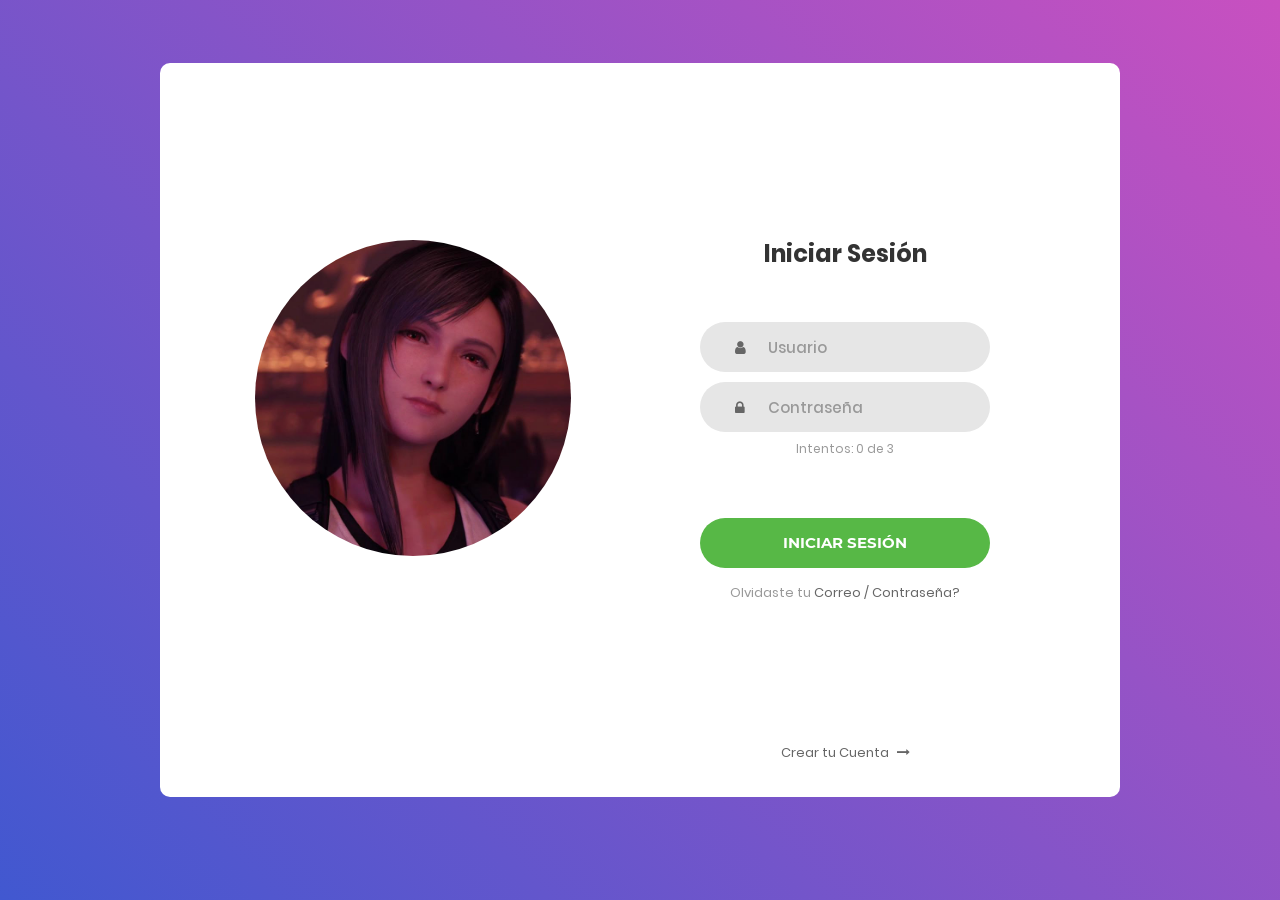
==== commit bc654b03: "agregacion se agregaron 2 logos mas y info de contacto correo y telefono" ====
--- a/index.html
+++ b/index.html
@@ -59,7 +59,7 @@
 					</div>
 
 					<div class="container-login100-form-btn">
-						<button id="btnLogin" class="login100-form-btn" type="button" disabled>
+						<button id="btnLogin" class="login100-form-btn" type="submit" disabled>
 							Iniciar Sesión
 						</button>
 					</div>
@@ -84,18 +84,6 @@
 		</div>
 	</div>
 
-	<footer class="project-footer">
-        Proyecto elaborado por: Luis Garcia, Mia Martinez, Diego Vargas
-        <a href="https://www.instagram.com" target="_blank" rel="noopener noreferrer" class="instagram-btn">
-		<img src="images/Instagram-Logo.png" alt="Síguenos en Instagram">
-      </a>
-		<a class="map-icon" href="https://www.google.com/maps/search/?api=1&query=AIEP%20Rancagua" target="_blank" rel="noopener noreferrer" title="Ver ubicación en Google Maps" aria-label="Ver ubicación en Google Maps">
-			<svg viewBox="0 0 24 24" fill="#EA4335" aria-hidden="true">
-				<path d="M12 2C8.13 2 5 5.13 5 9c0 5.25 7 13 7 13s7-7.75 7-13c0-3.87-3.13-7-7-7zm0 9.5A2.5 2.5 0 1 1 12 6.5a2.5 2.5 0 0 1 0 5z"/>
-			</svg>
-		</a>
-    </footer>
-	
 	<script src="vendor/jquery/jquery-3.2.1.min.js"></script>
 	<script src="vendor/bootstrap/js/popper.js"></script>
 	<script src="vendor/bootstrap/js/bootstrap.min.js"></script>
@@ -106,6 +94,7 @@
 			scale: 1.1
 		})
 	</script>
+	<script src="js/site-header.js"></script>
 	<script src="js/main.js"></script>
 
 </body>
--- a/css/main.css
+++ b/css/main.css
@@ -53,6 +53,51 @@
   font-size: 12px;
   line-height: 1.4;
   text-align: center;
+  transform: translateY(calc(100% - 12px));
+  transition: transform 0.3s ease;
+}
+
+.project-footer.footer-open {
+  transform: translateY(0);
+}
+
+.footer-credit {
+  display: block;
+  text-align: center;
+}
+
+.footer-contacts {
+  display: flex;
+  justify-content: space-around;
+  align-items: center;
+  margin: 3px auto 6px;
+  max-width: 700px;
+}
+
+.footer-contact {
+  flex: 1;
+  color: #555;
+  text-align: center;
+}
+
+.footer-contact:hover {
+  color: #57b846;
+}
+
+.footer-socials {
+  display: flex;
+  justify-content: center;
+  align-items: center;
+  gap: 16px;
+}
+
+.footer-socials .map-icon {
+  position: static;
+  transform: none;
+}
+
+.footer-socials .map-icon:hover {
+  transform: scale(1.08);
 }
 
 .project-footer .map-icon {
@@ -258,25 +303,6 @@
 .wrap-register100 {
   padding: 80px 110px 40px 95px;
   justify-content: center;
-}
-
-.calculator-page .container-login100 {
-  min-height: 0;
-  padding: 40px 15px 55px;
-  background: #fff;
-}
-
-.calculator-page .calculator-box {
-  width: min(100%, 520px);
-  min-height: 0;
-  padding: 45px 55px 40px;
-  justify-content: center;
-}
-
-.calculator-page .login100-form {
-  position: relative;
-  z-index: 10;
-  width: 100%;
 }
 
 .register100-form {
@@ -599,6 +625,19 @@
 }
 
 .instagram-btn img {
+  width: 55px;
+  height: 55px;
+  object-fit: contain;
+  vertical-align: middle;
+  transition: transform 0.2s ease, opacity 0.2s ease;
+}
+
+.instagram-btn:hover img {
+    transform: scale(1.1);
+    opacity: 0.8;
+}
+
+.Facebook-btn img {
   width: 50px;
   height: 50px;
   object-fit: contain;
@@ -606,9 +645,23 @@
   transition: transform 0.2s ease, opacity 0.2s ease;
 }
 
-.instagram-btn:hover img {
-    transform: scale(1.1);
-    opacity: 0.8;
+.twitter-btn img {
+  width: 50px;
+  height: 50px;
+  object-fit: contain;
+  vertical-align: middle;
+  transition: transform 0.2s ease, opacity 0.2s ease;
+}
+
+@media (max-width: 600px) {
+  .footer-contacts {
+    flex-direction: column;
+    gap: 2px;
+  }
+
+  .footer-socials {
+    gap: 8px;
+  }
 }
 
 /* Estilos propios de la vista de administrador */
@@ -638,12 +691,6 @@
 .site-nav a {
   color: #fff;
   font-family: Poppins-Medium, sans-serif;
-}
-
-.site-brand,
-.site-nav a,
-.opiniones-link {
-  text-decoration: none;
 }
 
 .site-brand {
@@ -1191,7 +1238,7 @@
 			transform: translateY(-50%);
 			color: #e0554f;
 			font-size: 18px;
-      pointer-events: auto;
+			pointer-events: none;
 		}
 
 		.wrap-input100.alert-validate .validation-icon {
@@ -1232,10 +1279,8 @@
 			transition: opacity 0.2s ease;
 		}
 
-		
-
-    .wrap-input100:has(.validation-icon:hover)::after,
-    .wrap-input100:has(.validation-icon:hover)::before {
+		.wrap-input100:hover::after,
+		.wrap-input100:hover::before {
 			opacity: 1;
 			visibility: visible;
 		}
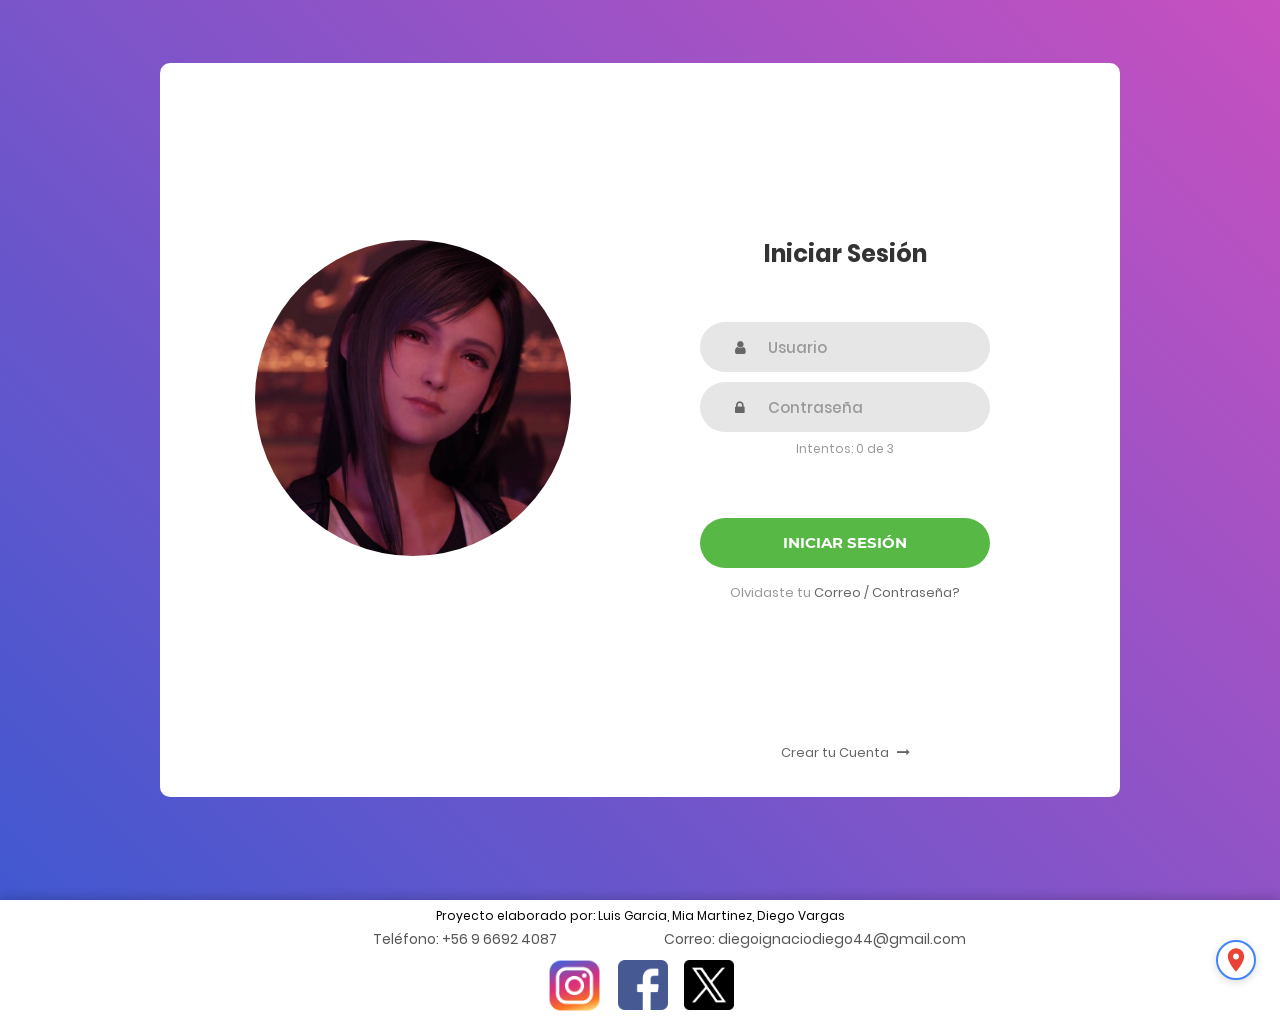
==== commit 739ee34b: "cambio de ultimo momento verificación de casillas frm gestión, redes sociales en todas las paginas, " ====
--- a/index.html
+++ b/index.html
@@ -30,7 +30,7 @@
 					</span>
 
 					<div class="wrap-input100 validate-input" data-validate = "Usuario es requerido">
-						<input class="input100" type="text" name="usuario" id="inputUsuario" placeholder="Usuario"
+						<input class="input100" type="text" name="usuario" id="inputUsuario" placeholder="Usuario" minlength="3" maxlength="10"
 						disabled>
 						<span class="focus-input100"></span>
 						<span class="symbol-input100">
@@ -39,7 +39,7 @@
 					</div>
 
 					<div class="wrap-input100 validate-input" data-validate = "Contraseña es requerida">
-						<input class="input100" type="password" name="contraseña" id="inputContrasena" placeholder="Contraseña"
+						<input class="input100" type="password" name="contraseña" id="inputContrasena" placeholder="Contraseña" minlength="4" maxlength="8"
 						disabled>
 						<span class="focus-input100"></span>
 						<span class="symbol-input100">
@@ -84,6 +84,30 @@
 		</div>
 	</div>
 
+	<footer class="project-footer">
+		<span class="footer-credit">Proyecto elaborado por: Luis Garcia, Mia Martinez, Diego Vargas</span>
+		<div class="footer-contacts">
+			<a class="footer-contact" href="tel:+56966924087">Teléfono: +56 9 6692 4087</a>
+			<a class="footer-contact" href="mailto:diegoignaciodiego44@gmail.com">Correo: diegoignaciodiego44@gmail.com</a>
+		</div>
+		<div class="footer-socials">
+			<a href="https://www.instagram.com/aiep_rancagua/" target="_blank" rel="noopener noreferrer" class="instagram-btn">
+				<img src="images/Instagram-Logo.png" alt="Síguenos en Instagram">
+			</a>
+			<a href="https://www.facebook.com/aiep.rancagua" target="_blank" rel="noopener noreferrer" class="Facebook-btn">
+				<img src="images/Facebook-Logo.png" alt="Contactanos por Facebook">
+			</a>
+			<a href="https://x.com/AIEP" target="_blank" rel="noopener noreferrer" class="twitter-btn">
+				<img src="images/Twitter-Logo.png" alt="Síguenos en Twitter">
+			</a>
+			<a class="map-icon" href="https://www.google.com/maps/search/?api=1&query=AIEP%20Rancagua" target="_blank" rel="noopener noreferrer" title="Ver ubicación en Google Maps" aria-label="Ver ubicación en Google Maps">
+				<svg viewBox="0 0 24 24" fill="#EA4335" aria-hidden="true">
+					<path d="M12 2C8.13 2 5 5.13 5 9c0 5.25 7 13 7 13s7-7.75 7-13c0-3.87-3.13-7-7-7zm0 9.5A2.5 2.5 0 1 1 12 6.5a2.5 2.5 0 0 1 0 5z"/>
+				</svg>
+			</a>
+		</div>
+	</footer>
+
 	<script src="vendor/jquery/jquery-3.2.1.min.js"></script>
 	<script src="vendor/bootstrap/js/popper.js"></script>
 	<script src="vendor/bootstrap/js/bootstrap.min.js"></script>
--- a/css/main.css
+++ b/css/main.css
@@ -40,11 +40,8 @@
 }
 
 .project-footer {
-  position: fixed;
-  left: 0;
-  right: 0;
-  bottom: 0;
-  z-index: 10;
+  position: relative;
+  width: 100%;
   padding: 8px 15px;
   background: #fff;
   box-shadow: 0 -3px 10px rgba(0, 0, 0, 0.18);
@@ -53,12 +50,6 @@
   font-size: 12px;
   line-height: 1.4;
   text-align: center;
-  transform: translateY(calc(100% - 12px));
-  transition: transform 0.3s ease;
-}
-
-.project-footer.footer-open {
-  transform: translateY(0);
 }
 
 .footer-credit {
@@ -118,6 +109,7 @@
 	line-height: 1.7;
 	color: #666666;
 	margin: 0px;
+  text-decoration: none;
 	-webkit-transition: all 0.4s;
   -o-transition: all 0.4s;
   -moz-transition: all 0.4s;
@@ -645,6 +637,11 @@
   transition: transform 0.2s ease, opacity 0.2s ease;
 }
 
+.Facebook-btn:hover img {
+  transform: scale(1.1);
+  opacity: 0.8;
+}
+
 .twitter-btn img {
   width: 50px;
   height: 50px;
@@ -653,6 +650,11 @@
   transition: transform 0.2s ease, opacity 0.2s ease;
 }
 
+.twitter-btn:hover img {
+  transform: scale(1.1);
+  opacity: 0.8;
+}
+
 @media (max-width: 600px) {
   .footer-contacts {
     flex-direction: column;
@@ -672,6 +674,18 @@
 body {
   background: #fff;
   color: #333;
+}
+
+.calculator-page {
+  background: #fff;
+}
+
+.calculator-page .container-login100 {
+  min-height: calc(100vh - 76px);
+  align-items: flex-start;
+  padding-top: 42px;
+  padding-bottom: 40px;
+  background: #fff;
 }
 
 .site-header {
@@ -721,6 +735,10 @@
 .site-nav a:focus {
   color: #fff;
   opacity: 0.72;
+}
+
+.site-nav a.active {
+  font-family: Poppins-Bold, sans-serif;
 }
 
 .site-user {
@@ -877,6 +895,292 @@
   background: #fff;
 }
 
+.dashboard-page {
+  background: #f2f5fa;
+}
+
+.dashboard-wrapper {
+  width: min(100%, 1180px);
+  min-height: calc(100vh - 76px);
+  margin: 0 auto;
+  padding: 28px 28px 70px;
+}
+
+.dashboard-heading {
+  display: flex;
+  align-items: flex-end;
+  justify-content: space-between;
+  gap: 24px;
+  margin: 0 0 20px;
+}
+
+.dashboard-eyebrow {
+  display: block;
+  margin-bottom: 3px;
+  color: #a04b9f;
+  font-family: Poppins-Bold, sans-serif;
+  font-size: 11px;
+  letter-spacing: 1px;
+  text-transform: uppercase;
+}
+
+.dashboard-heading h1 {
+  color: #17233c;
+  font-family: Montserrat-Bold, sans-serif;
+  font-size: clamp(23px, 3vw, 30px);
+  text-transform: uppercase;
+}
+
+.dashboard-primary-button,
+.card-action {
+  display: inline-flex;
+  align-items: center;
+  gap: 7px;
+  border-radius: 22px;
+  background: #c653be;
+  color: #fff;
+  font-family: Poppins-Medium, sans-serif;
+  font-size: 12px;
+  transition: background 0.2s ease, transform 0.2s ease;
+}
+
+.dashboard-primary-button {
+  padding: 10px 18px;
+}
+
+.dashboard-primary-button:hover,
+.card-action:hover {
+  color: #fff;
+  background: #a843a1;
+  transform: translateY(-1px);
+}
+
+.dashboard-grid {
+  display: grid;
+  grid-template-columns: repeat(3, minmax(0, 1fr));
+  gap: 14px;
+}
+
+.dashboard-card {
+  min-height: 174px;
+  padding: 14px 15px;
+  overflow: hidden;
+  border: 1px solid #e5e8ee;
+  border-radius: 9px;
+  background: #fff;
+  box-shadow: 0 5px 15px rgba(48, 63, 96, 0.08);
+}
+
+.next-class-card {
+  background: #def3ff;
+}
+
+.membership-card {
+  position: relative;
+  border: 1px solid #d9dff0;
+  border-left: 3px solid #405cc9;
+  background: linear-gradient(145deg, #fff 0%, #f4f6ff 100%);
+}
+
+.card-heading {
+  display: flex;
+  align-items: flex-start;
+  justify-content: space-between;
+  gap: 10px;
+  margin-bottom: 13px;
+}
+
+.card-heading h2 {
+  color: #344056;
+  font-family: Poppins-Regular, sans-serif;
+  font-size: 14px;
+  font-weight: 400;
+}
+
+.card-heading > i {
+  color: #334159;
+  font-size: 17px;
+}
+
+.card-heading a,
+.card-link {
+  color: #49536a;
+  font-size: 11px;
+  font-weight: 600;
+  text-decoration: underline;
+}
+
+.card-empty,
+.dashboard-card p {
+  color: #8b94a5;
+  font-size: 11px;
+  line-height: 1.7;
+}
+
+.class-list {
+  margin: -3px -15px 0;
+}
+
+.class-list li {
+  display: flex;
+  align-items: center;
+  justify-content: space-between;
+  gap: 8px;
+  padding: 5px 15px;
+  border-top: 1px solid #edf0f4;
+  color: #49536a;
+  font-size: 11px;
+}
+
+.class-list .class-time {
+  font-family: Poppins-Bold, sans-serif;
+  color: #344056;
+}
+
+.class-list button {
+  padding: 4px 8px;
+  border-radius: 4px;
+  background: #18233c;
+  color: #fff;
+  font-size: 9px;
+}
+
+.dashboard-card strong {
+  display: block;
+  margin-bottom: 5px;
+  color: #344056;
+  font-size: 13px;
+}
+
+.membership-status {
+  display: inline-flex;
+  align-items: center;
+  gap: 5px;
+  margin-bottom: 13px;
+  padding: 4px 8px;
+  border-radius: 12px;
+  background: #e7ebff;
+  color: #405cc9;
+  font-family: Poppins-Medium, sans-serif;
+  font-size: 9px;
+  letter-spacing: 0.2px;
+  text-transform: uppercase;
+}
+
+.membership-card p {
+  max-width: 230px;
+}
+
+.card-action {
+  margin-top: 8px;
+  padding: 6px 10px;
+  border-radius: 4px;
+  background: #18233c;
+  font-size: 10px;
+}
+
+.card-danger {
+  display: block;
+  margin-top: 10px;
+  color: #dc827c;
+  font-size: 10px;
+}
+
+.progress-layout {
+  display: flex;
+  align-items: center;
+  gap: 15px;
+}
+
+.progress-ring {
+  display: grid;
+  flex: 0 0 62px;
+  width: 62px;
+  height: 62px;
+  place-items: center;
+  border-radius: 50%;
+  background: radial-gradient(circle at center, #fff 57%, transparent 59%), conic-gradient(#405cc9 78%, #e7ebf2 0);
+  color: #344056;
+  font-family: Poppins-Bold, sans-serif;
+  font-size: 12px;
+}
+
+.progress-layout dl {
+  margin: 0;
+}
+
+.progress-layout dl div {
+  margin-bottom: 4px;
+}
+
+.progress-layout dt {
+  color: #8b94a5;
+  font-size: 9px;
+}
+
+.progress-layout dd {
+  margin: 0;
+  color: #344056;
+  font-size: 10px;
+  font-weight: 600;
+}
+
+.card-link {
+  display: inline-block;
+  margin-top: 12px;
+  font-size: 10px;
+}
+
+@media (max-width: 850px) {
+  .site-header {
+    grid-template-columns: 1fr auto;
+    padding: 10px 5%;
+  }
+
+  .site-nav {
+    grid-column: 1 / -1;
+    grid-row: 2;
+    justify-content: space-between;
+    gap: 12px;
+  }
+
+  .site-nav a {
+    line-height: 28px;
+    font-size: 12px;
+  }
+
+  .site-user {
+    grid-column: 2;
+    grid-row: 1;
+  }
+
+  .opiniones-link {
+    display: none;
+  }
+
+  .dashboard-wrapper {
+    padding: 24px 18px 50px;
+  }
+
+  .dashboard-grid {
+    grid-template-columns: repeat(2, minmax(0, 1fr));
+  }
+}
+
+@media (max-width: 520px) {
+  .dashboard-heading {
+    display: block;
+  }
+
+  .dashboard-primary-button {
+    margin-top: 14px;
+  }
+
+  .dashboard-grid {
+    grid-template-columns: 1fr;
+  }
+}
+
 .admin-nav {
   display: flex;
   width: 100%;
@@ -925,6 +1229,7 @@
 }
 
 .inicio-carrusel {
+  position: relative;
   width: min(100%, 760px);
   aspect-ratio: 16 / 8;
   overflow: hidden;
@@ -938,6 +1243,34 @@
   width: 100%;
   height: 100%;
   object-fit: cover;
+}
+
+.carrusel-indicadores {
+  position: absolute;
+  bottom: 14px;
+  left: 50%;
+  display: flex;
+  gap: 8px;
+  transform: translateX(-50%);
+}
+
+.carrusel-indicador {
+  width: 12px;
+  height: 12px;
+  padding: 0;
+  border: 2px solid #fff;
+  border-radius: 50%;
+  background: rgba(255, 255, 255, 0.55);
+  box-shadow: 0 1px 4px rgba(0, 0, 0, 0.45);
+  cursor: pointer;
+  transition: background 0.2s ease, transform 0.2s ease;
+}
+
+.carrusel-indicador:hover,
+.carrusel-indicador:focus-visible,
+.carrusel-indicador.activo {
+  background: #c850c0;
+  transform: scale(1.2);
 }
 
 .carrusel-control {
@@ -1257,29 +1590,6 @@
 			border-bottom: 2px solid #57b846;
 		}
 
-		/* ====== Tooltip "obligatorio" arriba de la casilla, sin recortes ====== */
-		
-
-		.wrap-input100::after {
-			content: attr(data-validate);
-			position: absolute;
-			bottom: 100%;
-			left: 0;
-			margin-bottom: 10px;
-			background: #333;
-			color: #fff;
-			padding: 6px 14px;
-			border-radius: 6px;
-			font-size: 12px;
-			white-space: nowrap;
-			z-index: 999;
-			opacity: 0;
-			visibility: hidden;
-			pointer-events: none;
-			transition: opacity 0.2s ease;
-		}
-
-		.wrap-input100:hover::after,
 		.wrap-input100:hover::before {
 			opacity: 1;
 			visibility: visible;
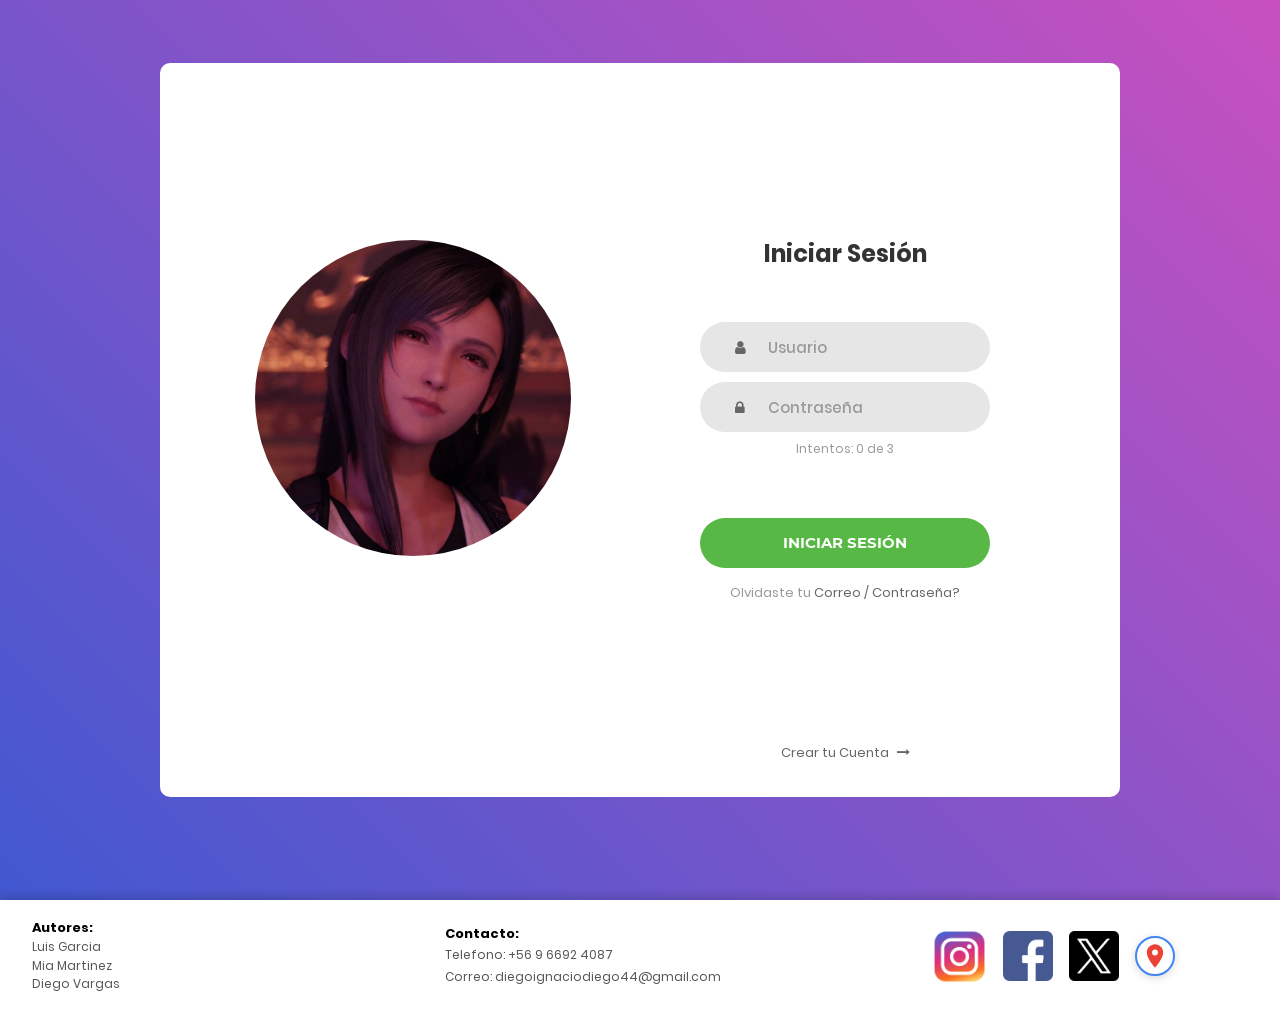
==== commit 11520950: "Cambios Footer se ordeno un poco el footer y su informacion" ====
--- a/index.html
+++ b/index.html
@@ -85,9 +85,15 @@
 	</div>
 
 	<footer class="project-footer">
-		<span class="footer-credit">Proyecto elaborado por: Luis Garcia, Mia Martinez, Diego Vargas</span>
+		<div class="footer-credit">
+			<strong>Autores:</strong>
+			<span>Luis Garcia</span>
+			<span>Mia Martinez</span>
+			<span>Diego Vargas</span>
+		</div>
 		<div class="footer-contacts">
-			<a class="footer-contact" href="tel:+56966924087">Teléfono: +56 9 6692 4087</a>
+			<strong>Contacto:</strong>
+			<a class="footer-contact" href="tel:+56966924087">Telefono: +56 9 6692 4087</a>
 			<a class="footer-contact" href="mailto:diegoignaciodiego44@gmail.com">Correo: diegoignaciodiego44@gmail.com</a>
 		</div>
 		<div class="footer-socials">
--- a/css/main.css
+++ b/css/main.css
@@ -42,33 +42,46 @@
 .project-footer {
   position: relative;
   width: 100%;
-  padding: 8px 15px;
+  display: grid;
+  grid-template-columns: minmax(180px, 1fr) minmax(250px, 1fr) minmax(220px, 1fr);
+  align-items: center;
+  gap: 24px;
+  padding: 14px 32px;
+  min-height: 112px;
   background: #fff;
   box-shadow: 0 -3px 10px rgba(0, 0, 0, 0.18);
   color: #000;
   font-family: Poppins-Regular, sans-serif;
   font-size: 12px;
   line-height: 1.4;
-  text-align: center;
+  text-align: left;
 }
 
 .footer-credit {
-  display: block;
-  text-align: center;
+  display: flex;
+  flex-direction: column;
+  gap: 2px;
+  color: #555;
+}
+
+.footer-credit strong,
+.footer-contacts strong {
+  color: #000;
+  font-family: Poppins-Bold, sans-serif;
+  font-size: 13px;
 }
 
 .footer-contacts {
   display: flex;
-  justify-content: space-around;
-  align-items: center;
-  margin: 3px auto 6px;
-  max-width: 700px;
+  flex-direction: column;
+  align-items: flex-start;
+  gap: 2px;
 }
 
 .footer-contact {
-  flex: 1;
   color: #555;
-  text-align: center;
+  font-size: 12px;
+  text-align: left;
 }
 
 .footer-contact:hover {
@@ -80,6 +93,7 @@
   justify-content: center;
   align-items: center;
   gap: 16px;
+  min-height: 76px;
 }
 
 .footer-socials .map-icon {
@@ -89,17 +103,6 @@
 
 .footer-socials .map-icon:hover {
   transform: scale(1.08);
-}
-
-.project-footer .map-icon {
-  position: absolute;
-  top: 50%;
-  right: 24px;
-  transform: translateY(-50%);
-}
-
-.project-footer .map-icon:hover {
-  transform: translateY(-50%) scale(1.08);
 }
 
 /*---------------------------------------------*/
@@ -656,9 +659,20 @@
 }
 
 @media (max-width: 600px) {
+  .project-footer {
+    grid-template-columns: 1fr;
+    gap: 12px;
+    padding: 16px 20px;
+    text-align: center;
+  }
+
+  .footer-credit,
   .footer-contacts {
-    flex-direction: column;
-    gap: 2px;
+    align-items: center;
+  }
+
+  .footer-contact {
+    text-align: center;
   }
 
   .footer-socials {
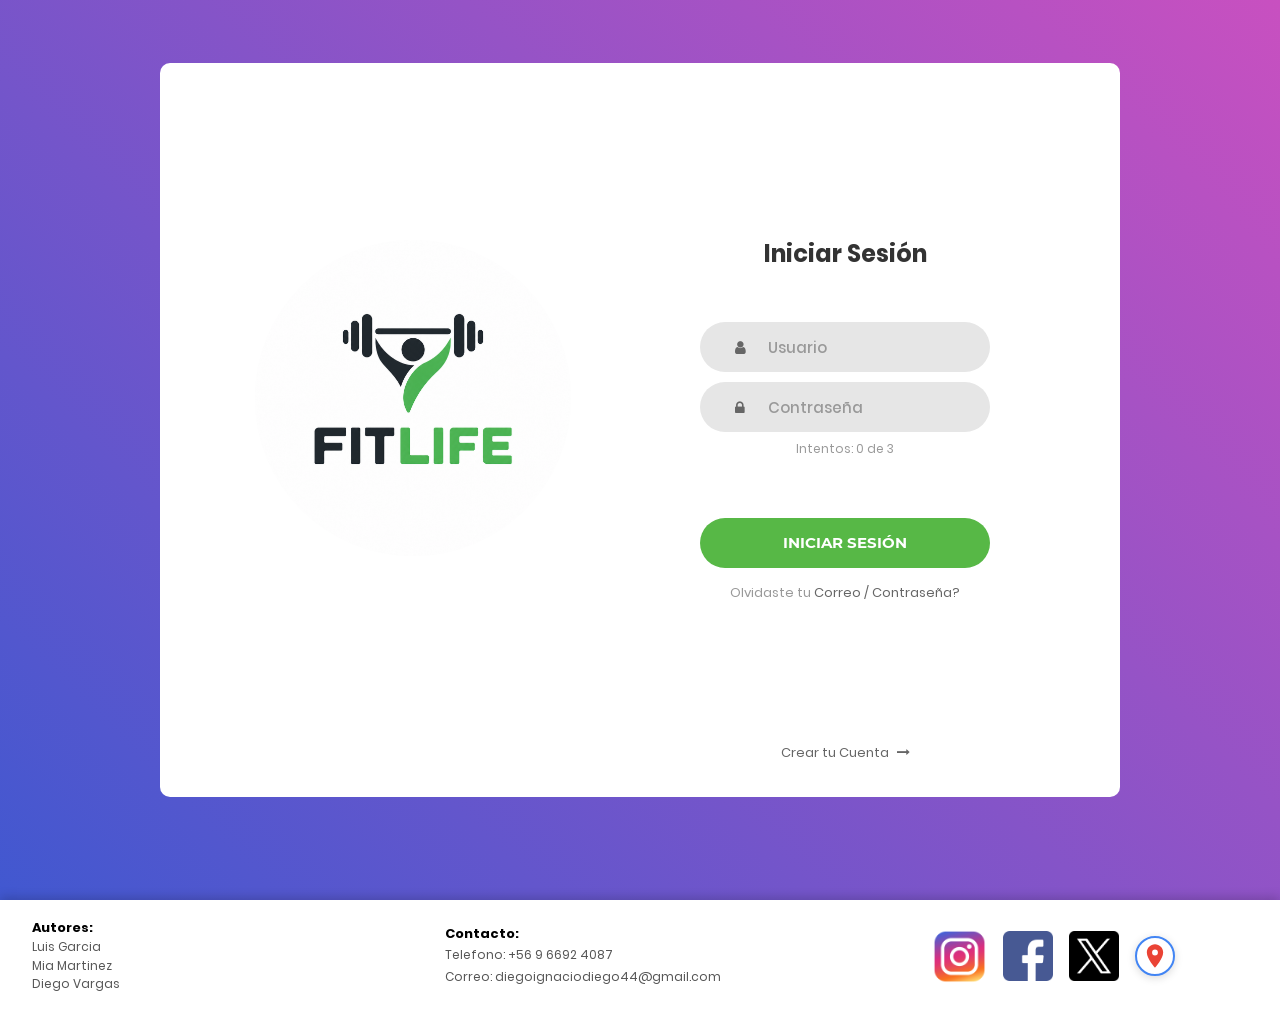
==== commit 27efe2ba: "Arreglos varios -correccion header -funcionalidades para admin ocultas para usuarios clientes -cambi" ====
--- a/index.html
+++ b/index.html
@@ -4,7 +4,7 @@
 	<title>Login</title>
 	<meta charset="UTF-8">
 	<meta name="viewport" content="width=device-width, initial-scale=1">
-	<link rel="icon" type="image/png" href="images/icons/favicon.ico"/>
+	<link rel="icon" type="image/png" href="images/fitlifefavicon.png">
 	<link rel="stylesheet" type="text/css" href="vendor/bootstrap/css/bootstrap.min.css">
 	<link rel="stylesheet" type="text/css" href="fonts/font-awesome-4.7.0/css/font-awesome.min.css">
 	<link rel="stylesheet" type="text/css" href="vendor/animate/animate.css">
@@ -21,7 +21,7 @@
 		<div class="container-login100">
 			<div class="wrap-login100">
 				<div class="login100-pic js-tilt" data-tilt>
-					<img src="images/Tifa.jpg" alt="IMG">
+					<img src="images/fitlife.png" alt="IMG">
 				</div>
 
 				<form class="login100-form validate-form">
